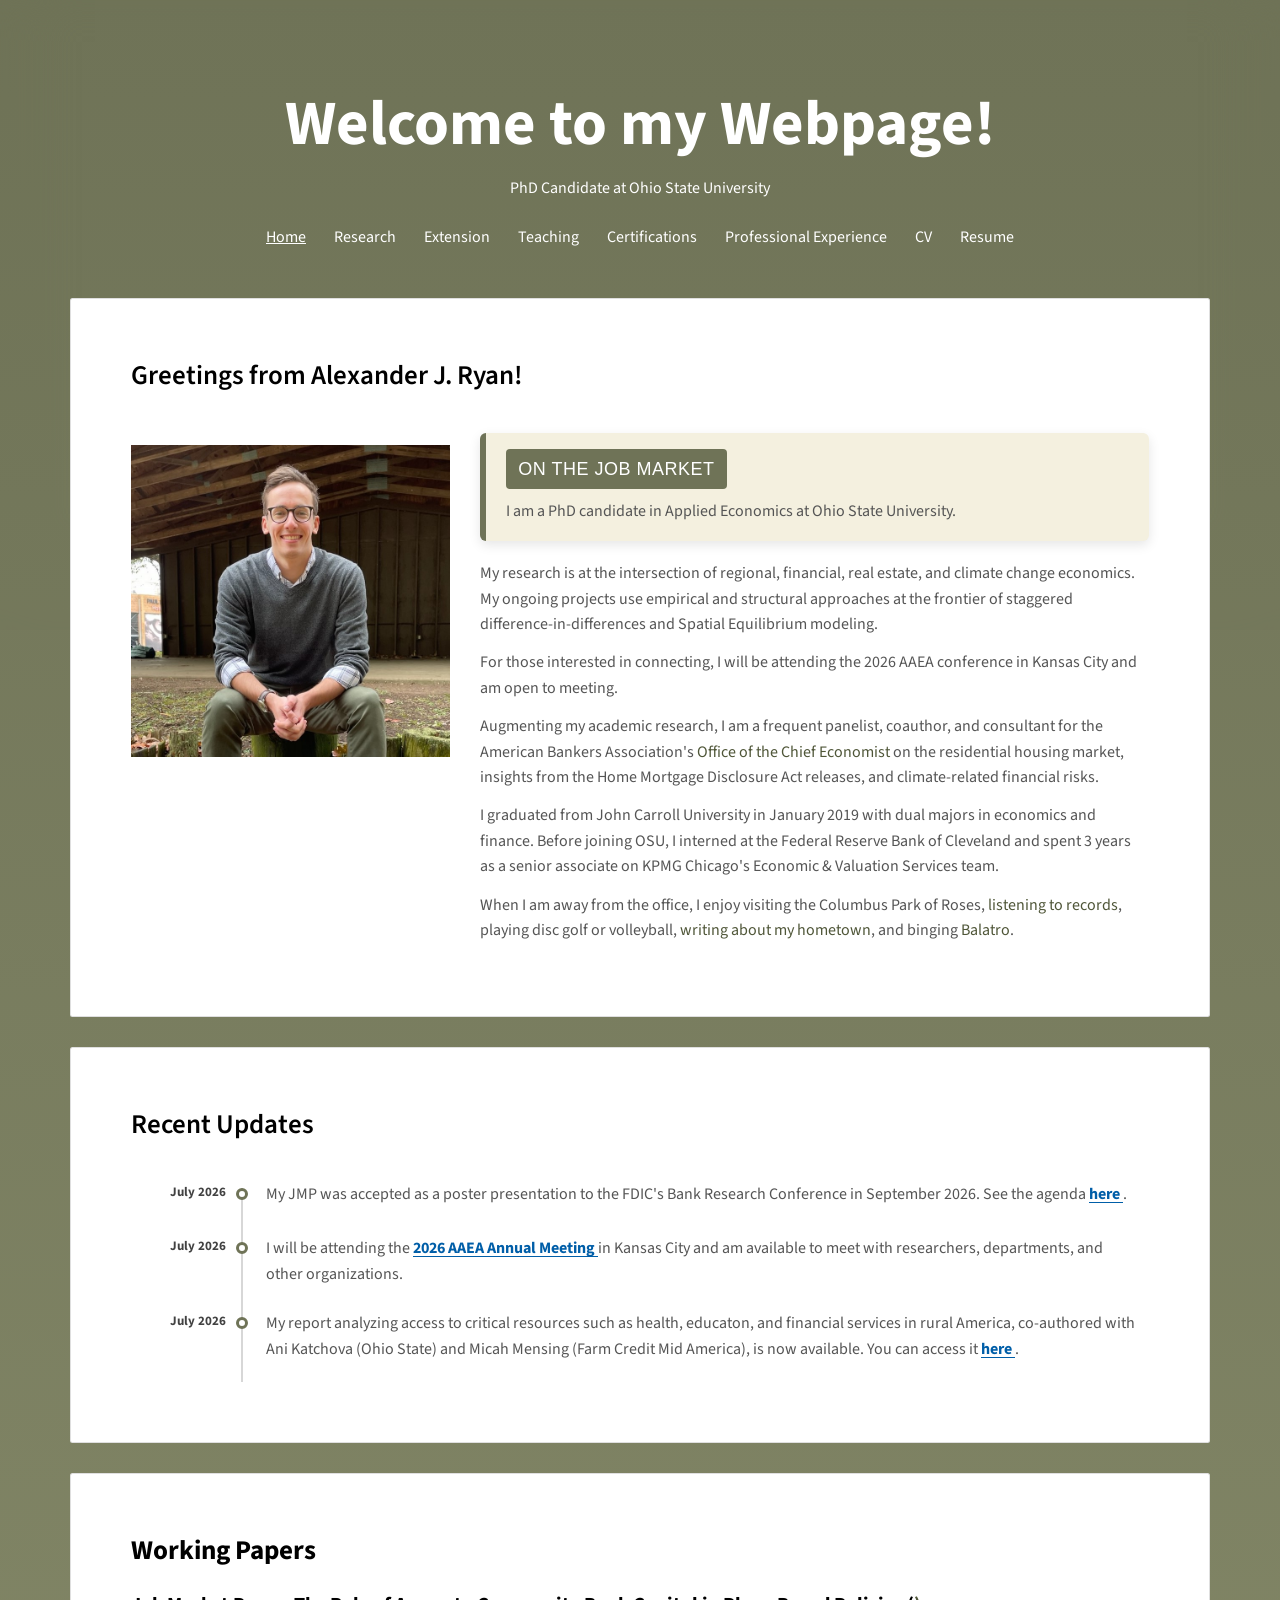
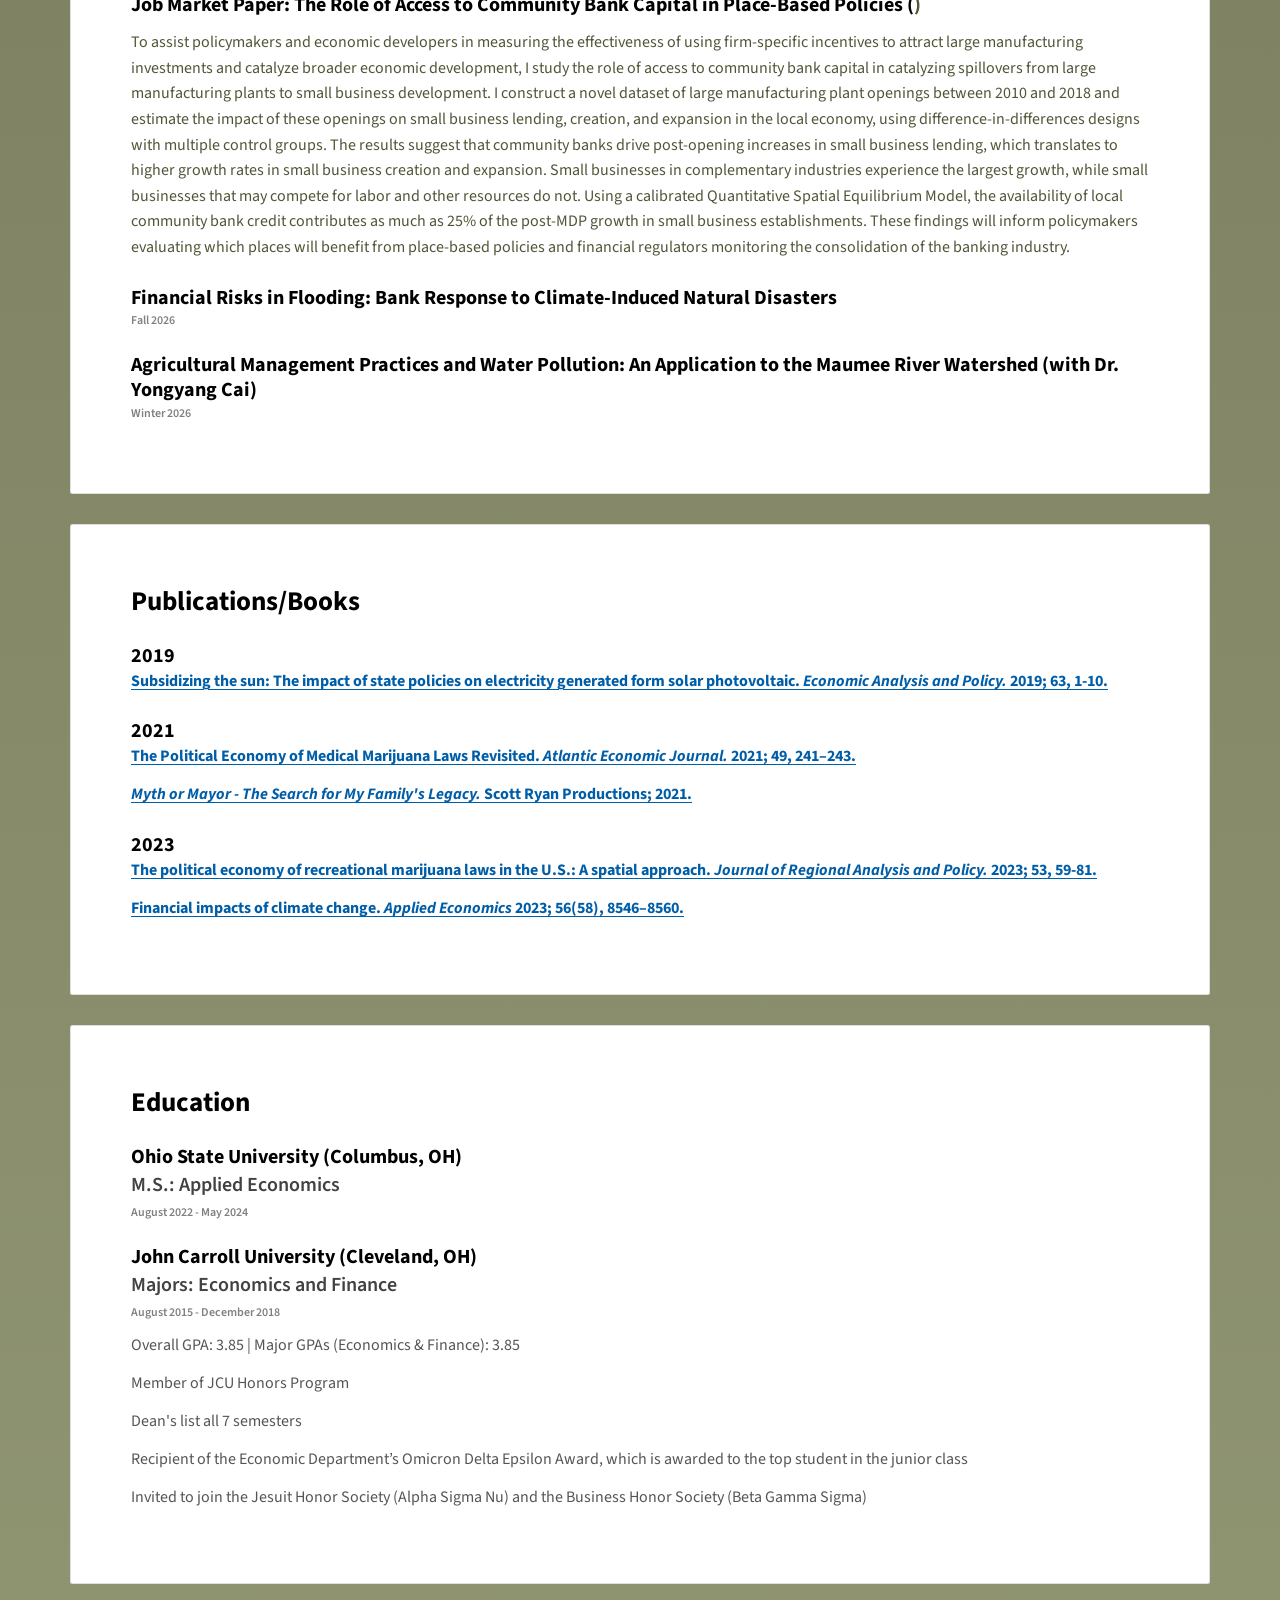
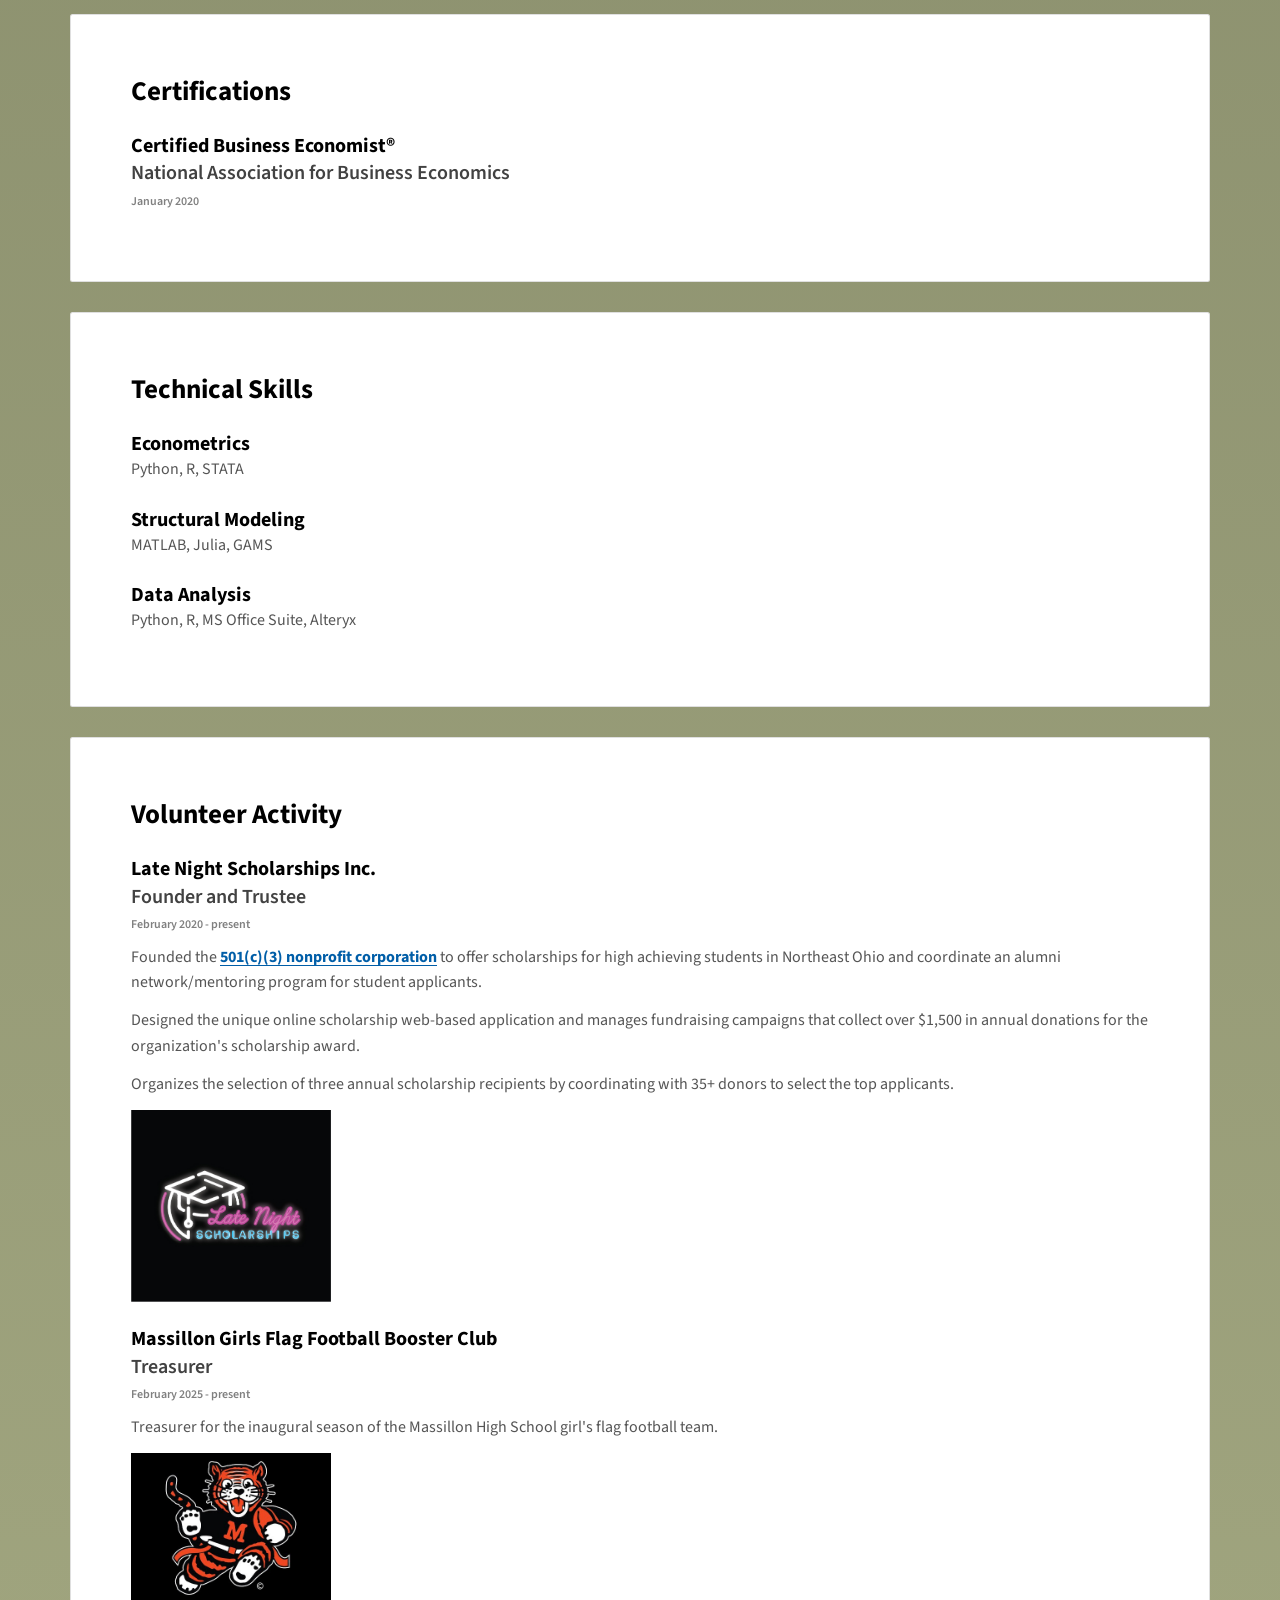
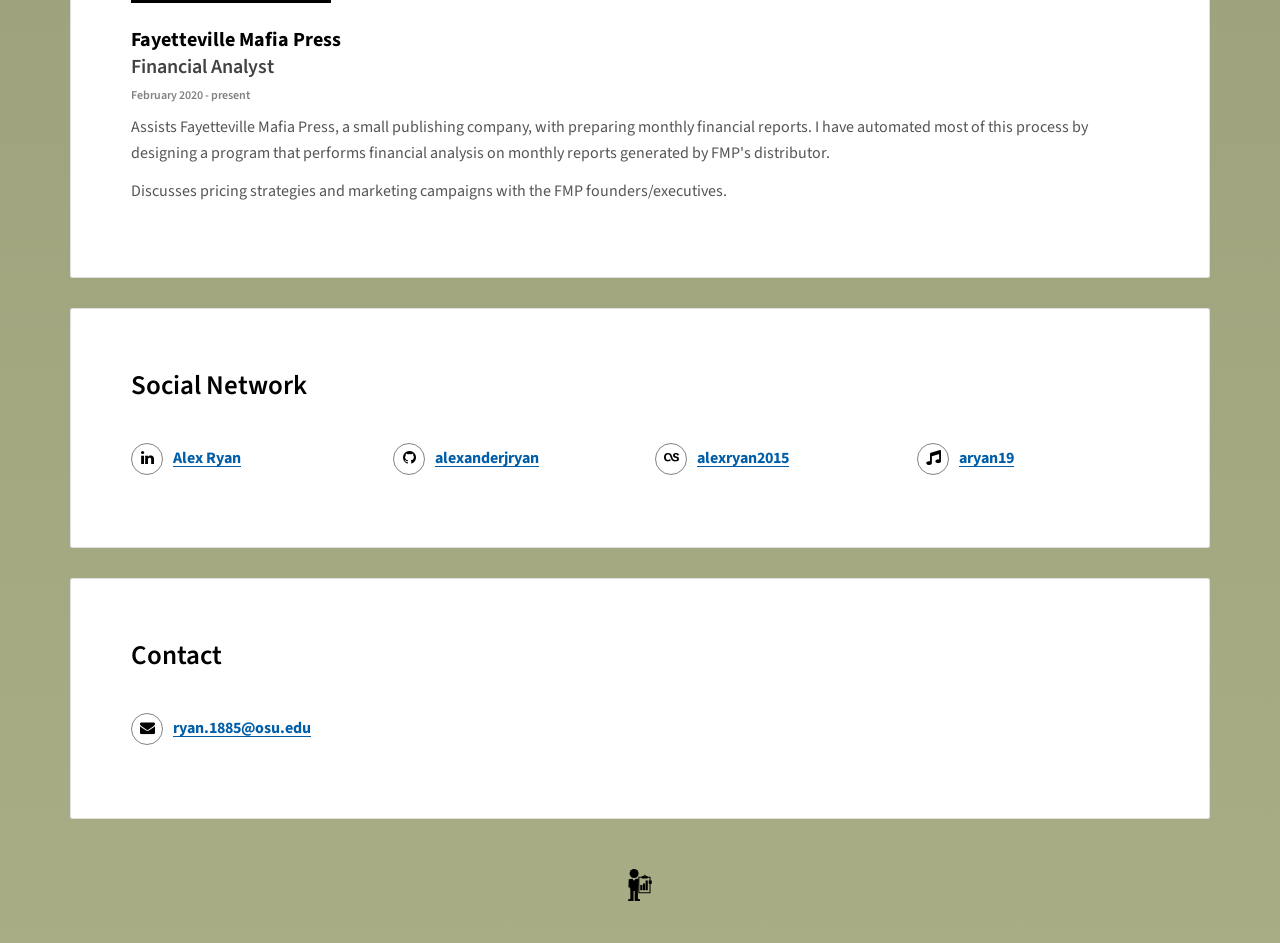
==== index.html @ 2cd75204 "Update index.html add html to JMP" ====
<!DOCTYPE html>
<html lang="en">

<head>
  <meta charset="UTF-8">
  <meta content="IE=edge" http-equiv="X-UA-Compatible">
  <meta content="width=device-width,initial-scale=1" name="viewport">

  <meta name="google" content="notranslate" />
  <meta property="og:title" content="Alexander J. Ryan Website - Homepage"/>
  <meta property="og:type" content="website" />
  <meta property="og:url" content="https://alexanderryan.site/index.html/" />
  <meta property="og:description" content="Learn more about Alexander Ryan's education and professional history, current research projects, and past publications/certifications."/>
  <meta property="og:image" content="https://latenightscholarships.com/assets/images/alexryan.jpg"/>
  <meta property="og:image:secure_url" content="https://latenightscholarships.com/assets/images/alexryan.jpg" />
  <meta property="og:image:type" content="image/jpg"/>
  <meta property="og:image:width" content="900"/>
  <meta property="og:image:height" content="1277"/>
  
  <!-- Disable tap highlight on IE -->
  <meta name="msapplication-tap-highlight" content="no">
  
  <link rel="me-icon" sizes="180x180" href="./assets/images/me_icon.svg">
  <link href="./assets/favicon.ico" rel="icon">
  <link href="https://cdnjs.cloudflare.com/ajax/libs/font-awesome/5.15.4/css/all.min.css" rel="stylesheet">

  <title>Alexander Ryan's Webpage</title>  

  <link href="./main.d8e0d294.css" rel="stylesheet">

  <style>
    /* Responsive site navigation */
    .site-navbar {
      position: relative;
      margin-top: 15px;
    }

    .navbar-menu {
      display: block;
    }

    .navbar-center {
      display: flex;
      justify-content: center;
      flex-wrap: wrap;
      float: none;
      margin: 0;
      padding: 0;
      list-style: none;
    }

    .navbar-center > li {
      float: none;
      margin: 0 10px;
    }

    .navbar-center > li > a {
      display: block;
      padding: 8px 4px;
      color: #ffffff;
    }

    .navbar-center > li > a:hover,
    .navbar-center > li > a:focus,
    .navbar-center > li > a.active {
      color: #ffffff;
      background: transparent;
      text-decoration: underline;
    }

    .site-menu-toggle {
      display: none;
      width: 48px;
      min-height: 42px;
      margin: 12px auto 0;
      padding: 9px 11px;
      color: #ffffff;
      background: transparent;
      border: 1px solid rgba(255, 255, 255, 0.8);
      border-radius: 4px;
      cursor: pointer;
    }

    .site-menu-toggle:focus {
      outline: 2px solid #ffffff;
      outline-offset: 3px;
    }

    .site-menu-toggle .icon-bar {
      display: block;
      width: 24px;
      height: 2px;
      margin: 4px auto;
      background-color: #ffffff;
      border-radius: 1px;
    }

    @media (max-width: 767px) {
      .site-menu-toggle {
        display: block;
      }

      .navbar-menu {
        display: none;
        width: 100%;
        margin-top: 10px;
      }

      .navbar-menu.is-open {
        display: block;
      }

      .navbar-center {
        flex-direction: column;
        align-items: stretch;
        width: 100%;
      }

      .navbar-center > li {
        width: 100%;
        margin: 0;
      }

      .navbar-center > li > a {
        width: 100%;
        padding: 11px 12px;
        border-top: 1px solid rgba(255, 255, 255, 0.25);
        text-align: center;
      }

      .navbar-center > li:last-child > a {
        border-bottom: 1px solid rgba(255, 255, 255, 0.25);
      }
    }
  </style>

</head>
<body class="">
  <!-- Add your content of header -->
  <div class="background-color-layer"></div>

  <main class="content-wrapper">
    <header class="white-text-container section-container">
      <div class="text-center">
        <h1>Welcome to my Webpage!</h1>
        <p>PhD Candidate at Ohio State University</p>

        <nav class="site-navbar" aria-label="Main navigation">
          <button
            class="site-menu-toggle"
            type="button"
            aria-expanded="false"
            aria-controls="navbar-collapse-uarr"
            aria-label="Open navigation menu"
          >
            <span class="sr-only">Toggle navigation</span>
            <span class="icon-bar" aria-hidden="true"></span>
            <span class="icon-bar" aria-hidden="true"></span>
            <span class="icon-bar" aria-hidden="true"></span>
          </button>

          <div class="navbar-menu" id="navbar-collapse-uarr">
            <ul class="nav navbar-nav navbar-center">
              <li>
                <a href="./index.html" class="active" aria-current="page">Home</a>
              </li>
              <li><a href="./Research.html">Research</a></li>
              <li><a href="./Extension.html" title=""> Extension</a></li>
              <li><a href="./Teaching.html">Teaching</a></li>
              <li><a href="./Certifications.html">Certifications</a></li>
              <li><a href="./Work.html">Professional Experience</a></li>
              <li>
                <a
                  href="./Alexander_Ryan_CV_(07_21_26).pdf"
                  target="_blank"
                  rel="noopener"
                >CV</a>
              </li>
              <li>
                <a
                  href="./Resume_Alexander_Ryan_063026.pdf"
                  target="_blank"
                  rel="noopener"
                >Resume</a>
              </li>
            </ul>
          </div>
        </nav>
      </div>
    </header>

    <!-- Add your site or app content here -->
    <div class="container">
      <div class="row">
        <div class="col-xs-12">
          <div class="card">
            <div class="card-block">
              <h2>Greetings from Alexander J. Ryan!</h2>

              <div class="row">
                <div class="col-md-4">
                  </p>
                    <img src="assets/images/Alex_Ryan_Profile_Picture.jpg" class="img-responsive" alt="">
                  </p>
                </div>

                <div class="col-md-8">

                  <div class="job-market-callout">
                    <span class="job-market-label">On the Job Market</span>
                    </p>
                      I am a PhD candidate in Applied Economics at Ohio State University.
                    </p>
                  </div>

                  </p>
                    My research is at the intersection of regional, financial, real estate, and climate change economics. My ongoing projects use empirical and structural approaches at the frontier of staggered difference-in-differences and Spatial Equilibrium modeling.
                  </p>

                  </p>
                    For those interested in connecting, I will be attending the 2026 AAEA conference in Kansas City and am open to meeting.
                  </p>

                  </p>
                    Augmenting my academic research, I am a frequent panelist, coauthor, and consultant for the American Bankers Association's
                    <a href="https://www.aba.com/news-research/economic-insights/chief-economist">Office of the Chief Economist</a>
                    on the residential housing market, insights from the Home Mortgage Disclosure Act releases, and climate-related financial risks.
                  </p>

                  </p>
                    I graduated from John Carroll University in January 2019 with dual majors in economics and finance. Before joining OSU, I interned at the Federal Reserve Bank of Cleveland and spent 3 years as a senior associate on KPMG Chicago's Economic & Valuation Services team.
                  </p>

                  </p>
                    When I am away from the office, I enjoy visiting the Columbus Park of Roses,
                    <a href="https://www.discogs.com/user/alexjesse1997/collection">listening to records</a>,
                    playing disc golf or volleyball,
                    <a href="https://www.amazon.com/dp/B09LHTZ1PY?lv=shuf&channelId=500&plpRedirect=mhFallback">writing about my hometown</a>,
                    and binging <a href="https://www.playbalatro.com/">Balatro</a>.
                  </p>

                </div>
              </div>
            </div>
          </div>

          <!-- Recent Updates -->
<div class="card">
  <div class="card-block">
    <h2>Recent Updates</h2>

    <div class="timeline-scroll">
      <ul class="timeline">

        <li>
          <span class="tl-date">July 2026</span>
          <p>
            My JMP was accepted as a poster presentation to the FDIC's Bank Research Conference in September 2026. See the agenda <a href="https://www.fdic.gov/center-financial-research/conference-agenda-25th-annual-brc">
              here
            </a>.
          </p>
        </li>

        <li>
          <span class="tl-date">July 2026</span>
          <p>
            I will be attending the
            <a href="https://www.aaea.org/meetings/2026-aaea-annual-meeting">
              2026 AAEA Annual Meeting
            </a>
            in Kansas City and am available to meet with researchers,
            departments, and other organizations.
          </p>
        </li>

          <li>
          <span class="tl-date">July 2026</span>
          <p>
            My report analyzing access to critical resources such as health, educaton, and financial services in rural America, co-authored with Ani Katchova (Ohio State) and Micah Mensing (Farm Credit Mid America), is now available. You can access it <a href="https://u.osu.edu/aede/2026/07/07/rural-lending-and-the-need-for-expanded-access-to-credit-evaluating-an-expanded-threshold-for-defining-rurality/"> here </a>. 
          </p>
        </li>
        
        <li>
          <span class="tl-date">July 2026</span>
          <p>
            My substack series with Gabriel Lade covering Ohio's state and local taxes is live, with the first three posts covering the various taxing jurisdictions, the types of taxes charged, and the taxing authority of each jurisdiction. View the posts on my substack <a href="https://substack.com/@alexanderjryan"> here </a>.
          </p>
        </li>



      </ul>
    </div>
  </div>
</div>
          
<div class="card">
            <div class="card-block">
              <h2 style="font-weight: bold;margin-bottom: 0px;font-weight: bold;">Working Papers</h2>
              <div class="Vol">
                <h3 class="h3 date-title" style="margin-bottom: 0px;font-weight: bold;">Job Market Paper: The Role of Access to Community Bank Capital in Place-Based Policies (<a href="./Ryan_JMP_Draft_072426.pdf" title="current draft">)</h3>
                </p>
                  To assist policymakers and economic developers in measuring the effectiveness of using firm-specific
incentives to attract large manufacturing investments and catalyze broader economic development, I
study the role of access to community bank capital in catalyzing spillovers from large manufacturing
plants to small business development. I construct a novel dataset of large manufacturing plant openings
between 2010 and 2018 and estimate the impact of these openings on small business lending, creation,
and expansion in the local economy, using difference-in-differences designs with multiple control groups.
The results suggest that community banks drive post-opening increases in small business lending, which
translates to higher growth rates in small business creation and expansion. Small businesses in complementary industries experience the largest growth, while small businesses that may compete for labor and
other resources do not. Using a calibrated Quantitative Spatial Equilibrium Model, the availability of local community bank credit contributes as much as 25% of the post-MDP growth in small business establishments. These findings will inform policymakers evaluating which places will benefit from
place-based policies and financial regulators monitoring the consolidation of the banking industry.
      </p>             
                <h3 class="h3 date-title" style="margin-bottom: 0px;font-weight: bold;">Financial Risks in Flooding: Bank Response to Climate-Induced Natural Disasters</h3>
                <h4 class="h3 date-title" style="margin-top: 2.5px;color: grey;font-size:12px">Fall 2026</h4>
                <h3 class="h3 date-title" style="margin-bottom: 0px;font-weight: bold;">Agricultural Management Practices and Water Pollution: An Application to the Maumee River Watershed (with Dr. Yongyang Cai)</h3>
                <h4 class="h3 date-title" style="margin-top: 2.5px;color: grey;font-size:12px">Winter 2026</h4>
              </div>
            </div>
          </div>

                  <div class="card">
            <div class="card-block">
              <h2 style="font-weight: bold;margin-bottom: 0px;font-weight: bold;">Publications/Books</h2>
              <div class="Vol">
                <h3 class="h3 date-title" style="margin-bottom: 0px;font-weight: bold;">2019</h3>
                <p><a href="https://www.sciencedirect.com/science/article/abs/pii/S0313592619300529" title="Link to article - Subsidizing the sun">Subsidizing the sun: The impact of state policies on electricity generated form solar photovoltaic. <em>Economic Analysis and Policy.</em> 2019; 63, 1-10.</a></p>
              </div>
              <div class="Vol">
                <h3 class="h3 date-title" style="margin-bottom: 0px;font-weight: bold;">2021</h3>
                <p><a href="https://link.springer.com/article/10.1007/s11293-021-09716-3" title="Link to article - Medical Marijuana">The Political Economy of Medical Marijuana Laws Revisited. <em>Atlantic Economic Journal.</em> 2021; 49, 241–243.</a></p>
                <p><a href="https://www.scottryanproductions.com/product/myth-or-mayor/" title="Link to book - Myth or Mayor"> <em>Myth or Mayor - The Search for My Family's Legacy.</em> Scott Ryan Productions; 2021.</a></p>
              </div>
              <div class="Vol">
                <h3 class="h3 date-title" style="margin-bottom: 0px;font-weight: bold;">2023</h3>
                <p><a href="https://jrap.scholasticahq.com/article/75437-the-political-economy-of-recreational-marijuana-laws-in-the-u-s-a-spatial-approach" title="Link to article - Recreational Marijuana"> The political economy of recreational marijuana laws in the U.S.: A spatial approach. <em>Journal of Regional Analysis and Policy.</em> 2023; 53, 59-81.</a></p>
                <p><a href="https://www.tandfonline.com/doi/full/10.1080/00036846.2023.2291097" title="Link to article - Financial impacts of climate change"> Financial impacts of climate change. <em>Applied Economics</em> 2023; 56(58), 8546–8560.</a></p> 
              </div>
            </div>
          </div>

                <div class="card">
            <div class="card-block">
              <h2 style="font-weight: bold;margin-bottom: 0px;">Education</h2>
              <div class="education-experience">
                <h3 class="h3 date-title" style="margin-bottom: 0px;font-weight: bold">Ohio State University (Columbus, OH)</h3>
                <h4 class="h3 date-title" style="margin-top: 2.5px;color:#424242">M.S.: Applied Economics</h4>
                <h5 style="color:grey;font-size:12px;margin-top: -5px">August 2022 - May 2024</h5>
                <h3 class="h3 date-title" style="margin-bottom: 0px;font-weight: bold">John Carroll University (Cleveland, OH)</h3>
                <h4 class="h3 date-title" style="margin-top: 2.5px;color:#424242">Majors: Economics and Finance</h4>
                <h5 style="color:grey;font-size:12px;margin-top: -5px">August 2015 - December 2018</h5>
                  <p>Overall GPA: 3.85 | Major GPAs (Economics & Finance): 3.85</p>
                  <p> Member of JCU Honors Program</p>
                  <p> Dean's list all 7 semesters</p>
                  <p> Recipient of the Economic Department’s Omicron Delta Epsilon Award, which is awarded to the top student in the junior class</p>
                  <p>Invited to join the Jesuit Honor Society (Alpha Sigma Nu) and the Business Honor Society (Beta Gamma Sigma)</p>
              </div>
            </div>
          </div>
          <div class="card">
            <div class="card-block">
              <h2 style="font-weight: bold;margin-bottom: 0px;">Certifications</h2>
                <div class="Certifications">
                  <h3 class="h3 date-title" style="margin-bottom: 0px;font-weight: bold;">Certified Business Economist®</h3>
                  <h4 class="h3 date-title" style="margin-top: 2.5px;color:#424242;">National Association for Business Economics</h4>
                  <h5 style="color:grey;font-size:12px;margin-top: -5px">January 2020</h5>
                </div>
              </div>
            </div>
        
          <div class="card">
            <div class="card-block">
              <h2 style="font-weight: bold;margin-bottom: 0px;font-weight: bold;">Technical Skills</h2>
              <div class="Skillz">
                <h3 class="h3 date-title" style="margin-bottom: 0px;font-weight: bold;">Econometrics</h3>
                <p>Python, R, STATA</p>
                <h3 class="h3 date-title" style="margin-bottom: 0px;font-weight: bold;">Structural Modeling</h3>
                <p>MATLAB, Julia, GAMS</p>
                <h3 class="h3 date-title" style="margin-bottom: 0px;font-weight: bold;">Data Analysis</h3>
                <p>Python, R, MS Office Suite, Alteryx</p>
              </div>
            </div>
          </div>
        

            <div class="card">
              <div class="card-block">
                <h2 style="font-weight: bold;margin-bottom: 0px;font-weight: bold;">Volunteer Activity</h2>
                <div class="Vol">
                  <h3 class="h3 date-title" style="margin-bottom: 0px;font-weight: bold;">Late Night Scholarships Inc.</h3>
                  <h4 class="h3 date-title" style="margin-top: 2.5px;color: #424242;">Founder and Trustee</h3>
                  <h5 style="color:grey;font-size:12px;margin-top: -5px">February 2020 - present</h5>
                    <p>Founded the <a href="https://latenightscholarships.com/" title="Link to Late Night Scholarships website">501(c)(3) nonprofit corporation</a> to offer scholarships for high achieving students in Northeast Ohio and coordinate an alumni network/mentoring program for student applicants.</p>
                    <p>Designed the unique online scholarship web-based application and manages fundraising campaigns that collect over $1,500 in annual donations for the organization's scholarship award.</p>
                    <p>Organizes the selection of three annual scholarship recipients by coordinating with 35+ donors to select the top applicants.</p>
                    <!--<p><img src="./assets/images/Late_Night_FB_Profile.jpg" width="200" height="40" alt=""></p>-->
                    <p><img src="./assets/images/Late_Night_FB_Profile.jpg" class="volunteer-logo" alt="Late Night Scholarships logo"></p>
                  <h3 class="h3 date-title" style="margin-bottom: 0px;font-weight: bold;">Massillon Girls Flag Football Booster Club</h3>
                  <h4 class="h3 date-title" style="margin-top: 2.5px;color: #424242;">Treasurer</h3>
                  <h5 style="color:grey;font-size:12px;margin-top: -5px">February 2025 - present</h5>
                    <p>Treasurer for the inaugural season of the Massillon High School girl's flag football team.</p>
                    <!--<p><img src="./assets/images/ff_obie.jpg" width="200" height="40" alt=""></p>-->
                    <p><img src="./assets/images/ff_obie.jpg" class="volunteer-logo" alt="Massillon Tigers logo"></p>
                  <h3 class="h3 date-title" style="margin-bottom: 0px;font-weight: bold;">Fayetteville Mafia Press</h3>
                  <h4 class="h3 date-title" style="margin-top: 2.5px;color: #424242;">Financial Analyst</h3>
                  <h5 style="color:grey;font-size:12px;margin-top: -5px">February 2020 - present</h5>
                  <p>Assists Fayetteville Mafia Press, a small publishing company, with preparing monthly financial reports. I have automated most of this process by designing a program that performs financial analysis on monthly reports generated by FMP's distributor.</p>
                  <p>Discusses pricing strategies and marketing campaigns with the FMP founders/executives.</p>
              </div>
            </div>
          </div>

          
        
        
          <div class="card">
            <div class="card-block">
              <h2>Social Network</h2>
              <div class="row">
                <div class="col-md-3">
                  <p class="social-buttons"><a href="https://www.linkedin.com/in/alex-ryan-384aa7104/" title=""><span class="social-round-icon fa-icon"><i class="fa fa-linkedin"></i></span>Alex Ryan</a></p>
                </div>
                <div class="col-md-3">
                  <p class="social-buttons"><a href="https://github.com/alexanderjryan" title=""><span class="social-round-icon fa-icon"><i class="fa fa-github"></i></span>alexanderjryan</a></p>
                </div>
                <div class="col-md-3">
                  <p class="social-buttons"><a href="https://www.last.fm/user/alexryan2015" title=""><span class="social-round-icon fa-icon"><i class="fab fa-lastfm"></i></span>alexryan2015</a></p>
                </div>
                <div class="col-md-3">
                  <p class="social-buttons"><a href="https://rateyourmusic.com/~aryan19" title=""><span class="social-round-icon fa-icon"><i class="fas fa-music"></i></span>aryan19</a></p>
                </div>

                
              </div>
            </div>
          </div>
          <div class="card">
            <div class="card-block">
              <h2>Contact</h2>
              <div class="row">
                <div class="col-md-3">
                  <p class="social-buttons"><a href="mailto:ryan.1885@osu.edu" title=""><span class="social-round-icon fa-icon"><i class="fa fa-envelope"></i></span>ryan.1885@osu.edu</a></p>
                </div>
              </div>
            </div>
          </div>
        </div>
     </div>
   </div>
 </div>

</main>
<footer class="footer-container white-text-container text-center">
  <div class="container">
    <div class="row">
      <div class="col-xs-12">
        <p><img src="./assets/images/me_icon.svg" alt=""></p>
        
       
      </div>
    </div>
  </div>
</footer>

<script type="text/javascript" src="./main.bc58148c.js"></script>

<script>
  document.addEventListener("DOMContentLoaded", function () {
    if (typeof scrollRevelation === "function") {
      scrollRevelation(".card");
    }

    const menuButton = document.querySelector(".site-menu-toggle");
    const menu = document.getElementById("navbar-collapse-uarr");

    if (!menuButton || !menu) {
      return;
    }

    function closeMenu() {
      menu.classList.remove("is-open");
      menuButton.setAttribute("aria-expanded", "false");
      menuButton.setAttribute("aria-label", "Open navigation menu");
    }

    menuButton.addEventListener("click", function () {
      const isOpen = menu.classList.toggle("is-open");

      menuButton.setAttribute("aria-expanded", String(isOpen));
      menuButton.setAttribute(
        "aria-label",
        isOpen ? "Close navigation menu" : "Open navigation menu"
      );
    });

    menu.querySelectorAll("a").forEach(function (link) {
      link.addEventListener("click", closeMenu);
    });

    window.addEventListener("resize", function () {
      if (window.innerWidth >= 768) {
        closeMenu();
      }
    });
  });
</script>

<!--
  Google Analytics placeholder removed.
  Add your current analytics script here only if you use one.
-->

</body>
</html>
---- main.d8e0d294.css ----
@import url("https://fonts.googleapis.com/css2?family=Source+Sans+3:wght@400;500;600;700&display=swap");@import url(https://maxcdn.bootstrapcdn.com/font-awesome/4.7.0/css/font-awesome.min.css);/*!
 * Bootstrap v3.3.7 (http://getbootstrap.com)
 * Copyright 2011-2016 Twitter, Inc.
 * Licensed under MIT (https://github.com/twbs/bootstrap/blob/master/LICENSE)
 */
/*! normalize.css v3.0.3 | MIT License | github.com/necolas/normalize.css */html{font-family:sans-serif;-ms-text-size-adjust:100%;-webkit-text-size-adjust:100%}body{margin:0}article,aside,details,figcaption,figure,footer,header,hgroup,main,menu,nav,section,summary{display:block}audio,canvas,progress,video{display:inline-block;vertical-align:baseline}audio:not([controls]){display:none;height:0}[hidden],template{display:none}a{background-color:transparent}a:active,a:hover{outline:0}abbr[title]{border-bottom:1px dotted}b,strong{font-weight:700}dfn{font-style:italic}h1{font-size:2em;margin:.67em 0}mark{background:#ff0;color:#000}small{font-size:80%}sub,sup{font-size:75%;line-height:0;position:relative;vertical-align:baseline}sup{top:-.5em}sub{bottom:-.25em}img{border:0}svg:not(:root){overflow:hidden}figure{margin:1em 40px}hr{box-sizing:content-box;height:0}pre{overflow:auto}code,kbd,pre,samp{font-family:monospace,monospace;font-size:1em}button,input,optgroup,select,textarea{color:inherit;font:inherit;margin:0}button{overflow:visible}button,select{text-transform:none}button,html input[type=button],input[type=reset],input[type=submit]{-webkit-appearance:button;cursor:pointer}button[disabled],html input[disabled]{cursor:default}button::-moz-focus-inner,input::-moz-focus-inner{border:0;padding:0}input{line-height:normal}input[type=checkbox],input[type=radio]{box-sizing:border-box;padding:0}input[type=number]::-webkit-inner-spin-button,input[type=number]::-webkit-outer-spin-button{height:auto}input[type=search]{-webkit-appearance:textfield;box-sizing:content-box}input[type=search]::-webkit-search-cancel-button,input[type=search]::-webkit-search-decoration{-webkit-appearance:none}fieldset{border:1px solid silver;margin:0 2px;padding:.35em .625em .75em}textarea{overflow:auto}optgroup{font-weight:700}table{border-collapse:collapse;border-spacing:0}td,th{padding:0}

/*! Source: https://github.com/h5bp/html5-boilerplate/blob/master/src/css/main.css */@media print{*,:after,:before{background:transparent!important;color:#000!important;box-shadow:none!important;text-shadow:none!important}a,a:visited{text-decoration:underline}a[href]:after{content:" (" attr(href) ")"}abbr[title]:after{content:" (" attr(title) ")"}a[href^="#"]:after,a[href^="javascript:"]:after{content:""}blockquote,pre{border:1px solid #999;page-break-inside:avoid}thead{display:table-header-group}img,tr{page-break-inside:avoid}img{max-width:100%!important}h2,h3,p{orphans:3;widows:3}h2,h3{page-break-after:avoid}.navbar{display:none}.btn>.caret,.dropup>.btn>.caret{border-top-color:#000!important}.label{border:1px solid #000}.table{border-collapse:collapse!important}.table td,.table th{background-color:#fff!important}.table-bordered td,.table-bordered th{border:1px solid #ddd!important}}*,:after,:before{-webkit-box-sizing:border-box;-moz-box-sizing:border-box;box-sizing:border-box}html{font-size:10px;-webkit-tap-highlight-color:transparent}body{font-family:Lato,Helvetica,Arial,sans-serif;font-size:16px;line-height:1.58;color:#555;background-color:#fff}button,input,select,textarea{font-family:inherit;font-size:inherit;line-height:inherit}a{color:#4f5638;text-decoration:none}a:focus,a:hover{color:#343923;text-decoration:underline}a:focus{outline:5px auto -webkit-focus-ring-color;outline-offset:-2px}figure{margin:0}img{vertical-align:middle}.img-responsive{display:block;max-width:100%;height:auto}.img-rounded{border-radius:6px}.img-thumbnail{padding:4px;line-height:1.58;background-color:#fff;border:1px solid #ddd;border-radius:4px;-webkit-transition:all .2s ease-in-out;-o-transition:all .2s ease-in-out;transition:all .2s ease-in-out;display:inline-block;max-width:100%;height:auto}.img-circle{border-radius:50%}hr{margin-top:25px;margin-bottom:25px;border:0;border-top:1px solid #eee}.sr-only{position:absolute;width:1px;height:1px;margin:-1px;padding:0;overflow:hidden;clip:rect(0,0,0,0);border:0}.sr-only-focusable:active,.sr-only-focusable:focus{position:static;width:auto;height:auto;margin:0;overflow:visible;clip:auto}[role=button]{cursor:pointer}.h1,.h2,.h3,.h4,.h5,.h6,h1,h2,h3,h4,h5,h6{font-family:Oswald,Helvetica,Arial,sans-serif;font-weight:400;line-height:1.1;color:#000}.h1 .small,.h1 small,.h2 .small,.h2 small,.h3 .small,.h3 small,.h4 .small,.h4 small,.h5 .small,.h5 small,.h6 .small,.h6 small,h1 .small,h1 small,h2 .small,h2 small,h3 .small,h3 small,h4 .small,h4 small,h5 .small,h5 small,h6 .small,h6 small{font-weight:400;line-height:1;color:#777}.h1,.h2,.h3,h1,h2,h3{margin-top:25px;margin-bottom:12.5px}.h1 .small,.h1 small,.h2 .small,.h2 small,.h3 .small,.h3 small,h1 .small,h1 small,h2 .small,h2 small,h3 .small,h3 small{font-size:65%}.h4,.h5,.h6,h4,h5,h6{margin-top:12.5px;margin-bottom:12.5px}.h4 .small,.h4 small,.h5 .small,.h5 small,.h6 .small,.h6 small,h4 .small,h4 small,h5 .small,h5 small,h6 .small,h6 small{font-size:75%}.h1,h1{font-size:63px}.h2,h2{font-size:27px}.h3,.h4,h3,h4{font-size:20px}.h5,h5{font-size:18px}.h6,h6{font-size:14px}p{margin:0 0 12.5px}.lead{margin-bottom:25px;font-size:18px;font-weight:300;line-height:1.4}@media (min-width:768px){.lead{font-size:24px}}.small,small{font-size:87%}.mark,mark{background-color:#fcf8e3;padding:.2em}.text-left{text-align:left}.text-right{text-align:right}.text-center{text-align:center}.text-justify{text-align:justify}.text-nowrap{white-space:nowrap}.text-lowercase{text-transform:lowercase}.initialism,.text-uppercase{text-transform:uppercase}.text-capitalize{text-transform:capitalize}.text-muted{color:#777}.text-primary{color:#4f5638}a.text-primary:focus,a.text-primary:hover{color:#cc004d}.text-success{color:#fff}a.text-success:focus,a.text-success:hover{color:#e6e6e6}.text-info{color:#31708f}a.text-info:focus,a.text-info:hover{color:#245269}.text-warning{color:#8a6d3b}a.text-warning:focus,a.text-warning:hover{color:#66512c}.text-danger{color:#fff}a.text-danger:focus,a.text-danger:hover{color:#e6e6e6}.bg-primary{color:#fff;background-color:#4f5638}a.bg-primary:focus,a.bg-primary:hover{background-color:#cc004d}.bg-success{background-color:#87e329}a.bg-success:focus,a.bg-success:hover{background-color:#6dc019}.bg-info{background-color:#d9edf7}a.bg-info:focus,a.bg-info:hover{background-color:#afd9ee}.bg-warning{background-color:#fcf8e3}a.bg-warning:focus,a.bg-warning:hover{background-color:#f7ecb5}.bg-danger{background-color:#ff2c74}a.bg-danger:focus,a.bg-danger:hover{background-color:#f80055}.page-header{padding-bottom:11.5px;margin:50px 0 25px;border-bottom:1px solid #eee}ol,ul{margin-top:0;margin-bottom:12.5px}ol ol,ol ul,ul ol,ul ul{margin-bottom:0}.list-inline,.list-unstyled{padding-left:0;list-style:none}.list-inline{margin-left:-5px}.list-inline>li{display:inline-block;padding-left:5px;padding-right:5px}dl{margin-top:0;margin-bottom:25px}dd,dt{line-height:1.58}dt{font-weight:700}dd{margin-left:0}.dl-horizontal dd:after,.dl-horizontal dd:before{content:" ";display:table}.dl-horizontal dd:after{clear:both}@media (min-width:768px){.dl-horizontal dt{float:left;width:160px;clear:left;text-align:right;overflow:hidden;text-overflow:ellipsis;white-space:nowrap}.dl-horizontal dd{margin-left:180px}}abbr[data-original-title],abbr[title]{cursor:help;border-bottom:1px dotted #777}.initialism{font-size:90%}blockquote{padding:12.5px 25px;margin:0 0 25px;font-size:20px;border-left:5px solid #eee}blockquote ol:last-child,blockquote p:last-child,blockquote ul:last-child{margin-bottom:0}blockquote .small,blockquote footer,blockquote small{display:block;font-size:80%;line-height:1.58;color:#777}blockquote .small:before,blockquote footer:before,blockquote small:before{content:"\2014   \A0"}.blockquote-reverse,blockquote.pull-right{padding-right:15px;padding-left:0;border-right:5px solid #eee;border-left:0;text-align:right}.blockquote-reverse .small:before,.blockquote-reverse footer:before,.blockquote-reverse small:before,blockquote.pull-right .small:before,blockquote.pull-right footer:before,blockquote.pull-right small:before{content:""}.blockquote-reverse .small:after,.blockquote-reverse footer:after,.blockquote-reverse small:after,blockquote.pull-right .small:after,blockquote.pull-right footer:after,blockquote.pull-right small:after{content:"\A0   \2014"}address{margin-bottom:25px;font-style:normal;line-height:1.58}code,kbd,pre,samp{font-family:Menlo,Monaco,Consolas,Courier New,monospace}code{color:#c7254e;background-color:#f9f2f4;border-radius:4px}code,kbd{padding:2px 4px;font-size:90%}kbd{color:#fff;background-color:#333;border-radius:3px;box-shadow:inset 0 -1px 0 rgba(0,0,0,.25)}kbd kbd{padding:0;font-size:100%;font-weight:700;box-shadow:none}pre{display:block;padding:12px;margin:0 0 12.5px;font-size:15px;line-height:1.58;word-break:break-all;word-wrap:break-word;color:#333;background-color:#f5f5f5;border:1px solid #ccc;border-radius:4px}pre code{padding:0;font-size:inherit;color:inherit;white-space:pre-wrap;background-color:transparent;border-radius:0}.pre-scrollable{max-height:340px;overflow-y:scroll}.container{margin-right:auto;margin-left:auto;padding-left:15px;padding-right:15px}.container:after,.container:before{content:" ";display:table}.container:after{clear:both}@media (min-width:768px){.container{width:750px}}@media (min-width:992px){.container{width:970px}}@media (min-width:1200px){.container{width:1170px}}.container-fluid{margin-right:auto;margin-left:auto;padding-left:15px;padding-right:15px}.container-fluid:after,.container-fluid:before{content:" ";display:table}.container-fluid:after{clear:both}.row{margin-left:-15px;margin-right:-15px}.row:after,.row:before{content:" ";display:table}.row:after{clear:both}.col-lg-1,.col-lg-2,.col-lg-3,.col-lg-4,.col-lg-5,.col-lg-6,.col-lg-7,.col-lg-8,.col-lg-9,.col-lg-10,.col-lg-11,.col-lg-12,.col-md-1,.col-md-2,.col-md-3,.col-md-4,.col-md-5,.col-md-6,.col-md-7,.col-md-8,.col-md-9,.col-md-10,.col-md-11,.col-md-12,.col-sm-1,.col-sm-2,.col-sm-3,.col-sm-4,.col-sm-5,.col-sm-6,.col-sm-7,.col-sm-8,.col-sm-9,.col-sm-10,.col-sm-11,.col-sm-12,.col-xs-1,.col-xs-2,.col-xs-3,.col-xs-4,.col-xs-5,.col-xs-6,.col-xs-7,.col-xs-8,.col-xs-9,.col-xs-10,.col-xs-11,.col-xs-12{position:relative;min-height:1px;padding-left:15px;padding-right:15px}.col-xs-1,.col-xs-2,.col-xs-3,.col-xs-4,.col-xs-5,.col-xs-6,.col-xs-7,.col-xs-8,.col-xs-9,.col-xs-10,.col-xs-11,.col-xs-12{float:left}.col-xs-1{width:8.33333%}.col-xs-2{width:16.66667%}.col-xs-3{width:25%}.col-xs-4{width:33.33333%}.col-xs-5{width:41.66667%}.col-xs-6{width:50%}.col-xs-7{width:58.33333%}.col-xs-8{width:66.66667%}.col-xs-9{width:75%}.col-xs-10{width:83.33333%}.col-xs-11{width:91.66667%}.col-xs-12{width:100%}.col-xs-pull-0{right:auto}.col-xs-pull-1{right:8.33333%}.col-xs-pull-2{right:16.66667%}.col-xs-pull-3{right:25%}.col-xs-pull-4{right:33.33333%}.col-xs-pull-5{right:41.66667%}.col-xs-pull-6{right:50%}.col-xs-pull-7{right:58.33333%}.col-xs-pull-8{right:66.66667%}.col-xs-pull-9{right:75%}.col-xs-pull-10{right:83.33333%}.col-xs-pull-11{right:91.66667%}.col-xs-pull-12{right:100%}.col-xs-push-0{left:auto}.col-xs-push-1{left:8.33333%}.col-xs-push-2{left:16.66667%}.col-xs-push-3{left:25%}.col-xs-push-4{left:33.33333%}.col-xs-push-5{left:41.66667%}.col-xs-push-6{left:50%}.col-xs-push-7{left:58.33333%}.col-xs-push-8{left:66.66667%}.col-xs-push-9{left:75%}.col-xs-push-10{left:83.33333%}.col-xs-push-11{left:91.66667%}.col-xs-push-12{left:100%}.col-xs-offset-0{margin-left:0}.col-xs-offset-1{margin-left:8.33333%}.col-xs-offset-2{margin-left:16.66667%}.col-xs-offset-3{margin-left:25%}.col-xs-offset-4{margin-left:33.33333%}.col-xs-offset-5{margin-left:41.66667%}.col-xs-offset-6{margin-left:50%}.col-xs-offset-7{margin-left:58.33333%}.col-xs-offset-8{margin-left:66.66667%}.col-xs-offset-9{margin-left:75%}.col-xs-offset-10{margin-left:83.33333%}.col-xs-offset-11{margin-left:91.66667%}.col-xs-offset-12{margin-left:100%}@media (min-width:768px){.col-sm-1,.col-sm-2,.col-sm-3,.col-sm-4,.col-sm-5,.col-sm-6,.col-sm-7,.col-sm-8,.col-sm-9,.col-sm-10,.col-sm-11,.col-sm-12{float:left}.col-sm-1{width:8.33333%}.col-sm-2{width:16.66667%}.col-sm-3{width:25%}.col-sm-4{width:33.33333%}.col-sm-5{width:41.66667%}.col-sm-6{width:50%}.col-sm-7{width:58.33333%}.col-sm-8{width:66.66667%}.col-sm-9{width:75%}.col-sm-10{width:83.33333%}.col-sm-11{width:91.66667%}.col-sm-12{width:100%}.col-sm-pull-0{right:auto}.col-sm-pull-1{right:8.33333%}.col-sm-pull-2{right:16.66667%}.col-sm-pull-3{right:25%}.col-sm-pull-4{right:33.33333%}.col-sm-pull-5{right:41.66667%}.col-sm-pull-6{right:50%}.col-sm-pull-7{right:58.33333%}.col-sm-pull-8{right:66.66667%}.col-sm-pull-9{right:75%}.col-sm-pull-10{right:83.33333%}.col-sm-pull-11{right:91.66667%}.col-sm-pull-12{right:100%}.col-sm-push-0{left:auto}.col-sm-push-1{left:8.33333%}.col-sm-push-2{left:16.66667%}.col-sm-push-3{left:25%}.col-sm-push-4{left:33.33333%}.col-sm-push-5{left:41.66667%}.col-sm-push-6{left:50%}.col-sm-push-7{left:58.33333%}.col-sm-push-8{left:66.66667%}.col-sm-push-9{left:75%}.col-sm-push-10{left:83.33333%}.col-sm-push-11{left:91.66667%}.col-sm-push-12{left:100%}.col-sm-offset-0{margin-left:0}.col-sm-offset-1{margin-left:8.33333%}.col-sm-offset-2{margin-left:16.66667%}.col-sm-offset-3{margin-left:25%}.col-sm-offset-4{margin-left:33.33333%}.col-sm-offset-5{margin-left:41.66667%}.col-sm-offset-6{margin-left:50%}.col-sm-offset-7{margin-left:58.33333%}.col-sm-offset-8{margin-left:66.66667%}.col-sm-offset-9{margin-left:75%}.col-sm-offset-10{margin-left:83.33333%}.col-sm-offset-11{margin-left:91.66667%}.col-sm-offset-12{margin-left:100%}}@media (min-width:992px){.col-md-1,.col-md-2,.col-md-3,.col-md-4,.col-md-5,.col-md-6,.col-md-7,.col-md-8,.col-md-9,.col-md-10,.col-md-11,.col-md-12{float:left}.col-md-1{width:8.33333%}.col-md-2{width:16.66667%}.col-md-3{width:25%}.col-md-4{width:33.33333%}.col-md-5{width:41.66667%}.col-md-6{width:50%}.col-md-7{width:58.33333%}.col-md-8{width:66.66667%}.col-md-9{width:75%}.col-md-10{width:83.33333%}.col-md-11{width:91.66667%}.col-md-12{width:100%}.col-md-pull-0{right:auto}.col-md-pull-1{right:8.33333%}.col-md-pull-2{right:16.66667%}.col-md-pull-3{right:25%}.col-md-pull-4{right:33.33333%}.col-md-pull-5{right:41.66667%}.col-md-pull-6{right:50%}.col-md-pull-7{right:58.33333%}.col-md-pull-8{right:66.66667%}.col-md-pull-9{right:75%}.col-md-pull-10{right:83.33333%}.col-md-pull-11{right:91.66667%}.col-md-pull-12{right:100%}.col-md-push-0{left:auto}.col-md-push-1{left:8.33333%}.col-md-push-2{left:16.66667%}.col-md-push-3{left:25%}.col-md-push-4{left:33.33333%}.col-md-push-5{left:41.66667%}.col-md-push-6{left:50%}.col-md-push-7{left:58.33333%}.col-md-push-8{left:66.66667%}.col-md-push-9{left:75%}.col-md-push-10{left:83.33333%}.col-md-push-11{left:91.66667%}.col-md-push-12{left:100%}.col-md-offset-0{margin-left:0}.col-md-offset-1{margin-left:8.33333%}.col-md-offset-2{margin-left:16.66667%}.col-md-offset-3{margin-left:25%}.col-md-offset-4{margin-left:33.33333%}.col-md-offset-5{margin-left:41.66667%}.col-md-offset-6{margin-left:50%}.col-md-offset-7{margin-left:58.33333%}.col-md-offset-8{margin-left:66.66667%}.col-md-offset-9{margin-left:75%}.col-md-offset-10{margin-left:83.33333%}.col-md-offset-11{margin-left:91.66667%}.col-md-offset-12{margin-left:100%}}@media (min-width:1200px){.col-lg-1,.col-lg-2,.col-lg-3,.col-lg-4,.col-lg-5,.col-lg-6,.col-lg-7,.col-lg-8,.col-lg-9,.col-lg-10,.col-lg-11,.col-lg-12{float:left}.col-lg-1{width:8.33333%}.col-lg-2{width:16.66667%}.col-lg-3{width:25%}.col-lg-4{width:33.33333%}.col-lg-5{width:41.66667%}.col-lg-6{width:50%}.col-lg-7{width:58.33333%}.col-lg-8{width:66.66667%}.col-lg-9{width:75%}.col-lg-10{width:83.33333%}.col-lg-11{width:91.66667%}.col-lg-12{width:100%}.col-lg-pull-0{right:auto}.col-lg-pull-1{right:8.33333%}.col-lg-pull-2{right:16.66667%}.col-lg-pull-3{right:25%}.col-lg-pull-4{right:33.33333%}.col-lg-pull-5{right:41.66667%}.col-lg-pull-6{right:50%}.col-lg-pull-7{right:58.33333%}.col-lg-pull-8{right:66.66667%}.col-lg-pull-9{right:75%}.col-lg-pull-10{right:83.33333%}.col-lg-pull-11{right:91.66667%}.col-lg-pull-12{right:100%}.col-lg-push-0{left:auto}.col-lg-push-1{left:8.33333%}.col-lg-push-2{left:16.66667%}.col-lg-push-3{left:25%}.col-lg-push-4{left:33.33333%}.col-lg-push-5{left:41.66667%}.col-lg-push-6{left:50%}.col-lg-push-7{left:58.33333%}.col-lg-push-8{left:66.66667%}.col-lg-push-9{left:75%}.col-lg-push-10{left:83.33333%}.col-lg-push-11{left:91.66667%}.col-lg-push-12{left:100%}.col-lg-offset-0{margin-left:0}.col-lg-offset-1{margin-left:8.33333%}.col-lg-offset-2{margin-left:16.66667%}.col-lg-offset-3{margin-left:25%}.col-lg-offset-4{margin-left:33.33333%}.col-lg-offset-5{margin-left:41.66667%}.col-lg-offset-6{margin-left:50%}.col-lg-offset-7{margin-left:58.33333%}.col-lg-offset-8{margin-left:66.66667%}.col-lg-offset-9{margin-left:75%}.col-lg-offset-10{margin-left:83.33333%}.col-lg-offset-11{margin-left:91.66667%}.col-lg-offset-12{margin-left:100%}}table{background-color:transparent}caption{padding-top:8px;padding-bottom:8px;color:#777}caption,th{text-align:left}.table{width:100%;max-width:100%;margin-bottom:25px}.table>tbody>tr>td,.table>tbody>tr>th,.table>tfoot>tr>td,.table>tfoot>tr>th,.table>thead>tr>td,.table>thead>tr>th{padding:8px;line-height:1.58;vertical-align:top;border-top:1px solid #ddd}.table>thead>tr>th{vertical-align:bottom;border-bottom:2px solid #ddd}.table>caption+thead>tr:first-child>td,.table>caption+thead>tr:first-child>th,.table>colgroup+thead>tr:first-child>td,.table>colgroup+thead>tr:first-child>th,.table>thead:first-child>tr:first-child>td,.table>thead:first-child>tr:first-child>th{border-top:0}.table>tbody+tbody{border-top:2px solid #ddd}.table .table{background-color:#fff}.table-condensed>tbody>tr>td,.table-condensed>tbody>tr>th,.table-condensed>tfoot>tr>td,.table-condensed>tfoot>tr>th,.table-condensed>thead>tr>td,.table-condensed>thead>tr>th{padding:5px}.table-bordered,.table-bordered>tbody>tr>td,.table-bordered>tbody>tr>th,.table-bordered>tfoot>tr>td,.table-bordered>tfoot>tr>th,.table-bordered>thead>tr>td,.table-bordered>thead>tr>th{border:1px solid #ddd}.table-bordered>thead>tr>td,.table-bordered>thead>tr>th{border-bottom-width:2px}.table-striped>tbody>tr:nth-of-type(odd){background-color:#f9f9f9}.table-hover>tbody>tr:hover{background-color:#f5f5f5}table col[class*=col-]{position:static;float:none;display:table-column}table td[class*=col-],table th[class*=col-]{position:static;float:none;display:table-cell}.table>tbody>tr.active>td,.table>tbody>tr.active>th,.table>tbody>tr>td.active,.table>tbody>tr>th.active,.table>tfoot>tr.active>td,.table>tfoot>tr.active>th,.table>tfoot>tr>td.active,.table>tfoot>tr>th.active,.table>thead>tr.active>td,.table>thead>tr.active>th,.table>thead>tr>td.active,.table>thead>tr>th.active{background-color:#f5f5f5}.table-hover>tbody>tr.active:hover>td,.table-hover>tbody>tr.active:hover>th,.table-hover>tbody>tr:hover>.active,.table-hover>tbody>tr>td.active:hover,.table-hover>tbody>tr>th.active:hover{background-color:#e8e8e8}.table>tbody>tr.success>td,.table>tbody>tr.success>th,.table>tbody>tr>td.success,.table>tbody>tr>th.success,.table>tfoot>tr.success>td,.table>tfoot>tr.success>th,.table>tfoot>tr>td.success,.table>tfoot>tr>th.success,.table>thead>tr.success>td,.table>thead>tr.success>th,.table>thead>tr>td.success,.table>thead>tr>th.success{background-color:#87e329}.table-hover>tbody>tr.success:hover>td,.table-hover>tbody>tr.success:hover>th,.table-hover>tbody>tr:hover>.success,.table-hover>tbody>tr>td.success:hover,.table-hover>tbody>tr>th.success:hover{background-color:#7ad61c}.table>tbody>tr.info>td,.table>tbody>tr.info>th,.table>tbody>tr>td.info,.table>tbody>tr>th.info,.table>tfoot>tr.info>td,.table>tfoot>tr.info>th,.table>tfoot>tr>td.info,.table>tfoot>tr>th.info,.table>thead>tr.info>td,.table>thead>tr.info>th,.table>thead>tr>td.info,.table>thead>tr>th.info{background-color:#d9edf7}.table-hover>tbody>tr.info:hover>td,.table-hover>tbody>tr.info:hover>th,.table-hover>tbody>tr:hover>.info,.table-hover>tbody>tr>td.info:hover,.table-hover>tbody>tr>th.info:hover{background-color:#c4e3f3}.table>tbody>tr.warning>td,.table>tbody>tr.warning>th,.table>tbody>tr>td.warning,.table>tbody>tr>th.warning,.table>tfoot>tr.warning>td,.table>tfoot>tr.warning>th,.table>tfoot>tr>td.warning,.table>tfoot>tr>th.warning,.table>thead>tr.warning>td,.table>thead>tr.warning>th,.table>thead>tr>td.warning,.table>thead>tr>th.warning{background-color:#fcf8e3}.table-hover>tbody>tr.warning:hover>td,.table-hover>tbody>tr.warning:hover>th,.table-hover>tbody>tr:hover>.warning,.table-hover>tbody>tr>td.warning:hover,.table-hover>tbody>tr>th.warning:hover{background-color:#faf2cc}.table>tbody>tr.danger>td,.table>tbody>tr.danger>th,.table>tbody>tr>td.danger,.table>tbody>tr>th.danger,.table>tfoot>tr.danger>td,.table>tfoot>tr.danger>th,.table>tfoot>tr>td.danger,.table>tfoot>tr>th.danger,.table>thead>tr.danger>td,.table>thead>tr.danger>th,.table>thead>tr>td.danger,.table>thead>tr>th.danger{background-color:#ff2c74}.table-hover>tbody>tr.danger:hover>td,.table-hover>tbody>tr.danger:hover>th,.table-hover>tbody>tr:hover>.danger,.table-hover>tbody>tr>td.danger:hover,.table-hover>tbody>tr>th.danger:hover{background-color:#ff1363}.table-responsive{overflow-x:auto;min-height:.01%}@media screen and (max-width:767px){.table-responsive{width:100%;margin-bottom:18.75px;overflow-y:hidden;-ms-overflow-style:-ms-autohiding-scrollbar;border:1px solid #ddd}.table-responsive>.table{margin-bottom:0}.table-responsive>.table>tbody>tr>td,.table-responsive>.table>tbody>tr>th,.table-responsive>.table>tfoot>tr>td,.table-responsive>.table>tfoot>tr>th,.table-responsive>.table>thead>tr>td,.table-responsive>.table>thead>tr>th{white-space:nowrap}.table-responsive>.table-bordered{border:0}.table-responsive>.table-bordered>tbody>tr>td:first-child,.table-responsive>.table-bordered>tbody>tr>th:first-child,.table-responsive>.table-bordered>tfoot>tr>td:first-child,.table-responsive>.table-bordered>tfoot>tr>th:first-child,.table-responsive>.table-bordered>thead>tr>td:first-child,.table-responsive>.table-bordered>thead>tr>th:first-child{border-left:0}.table-responsive>.table-bordered>tbody>tr>td:last-child,.table-responsive>.table-bordered>tbody>tr>th:last-child,.table-responsive>.table-bordered>tfoot>tr>td:last-child,.table-responsive>.table-bordered>tfoot>tr>th:last-child,.table-responsive>.table-bordered>thead>tr>td:last-child,.table-responsive>.table-bordered>thead>tr>th:last-child{border-right:0}.table-responsive>.table-bordered>tbody>tr:last-child>td,.table-responsive>.table-bordered>tbody>tr:last-child>th,.table-responsive>.table-bordered>tfoot>tr:last-child>td,.table-responsive>.table-bordered>tfoot>tr:last-child>th{border-bottom:0}}fieldset{margin:0;min-width:0}fieldset,legend{padding:0;border:0}legend{display:block;width:100%;margin-bottom:25px;font-size:24px;line-height:inherit;color:#333;border-bottom:1px solid #e5e5e5}label{display:inline-block;max-width:100%;margin-bottom:5px;font-weight:700}input[type=search]{-webkit-box-sizing:border-box;-moz-box-sizing:border-box;box-sizing:border-box}input[type=checkbox],input[type=radio]{margin:4px 0 0;margin-top:1px\9;line-height:normal}input[type=file]{display:block}input[type=range]{display:block;width:100%}select[multiple],select[size]{height:auto}input[type=checkbox]:focus,input[type=file]:focus,input[type=radio]:focus{outline:5px auto -webkit-focus-ring-color;outline-offset:-2px}output{padding-top:9px}.form-control,output{display:block;font-size:16px;line-height:1.58;color:#555}.form-control{width:100%;height:43px;padding:8px 16px;background-color:#eee;background-image:none;border:1px solid transparent;border-radius:4px;-webkit-box-shadow:inset 0 1px 1px rgba(0,0,0,.075);box-shadow:inset 0 1px 1px rgba(0,0,0,.075);-webkit-transition:border-color .15s ease-in-out,box-shadow .15s ease-in-out;-o-transition:border-color ease-in-out .15s,box-shadow ease-in-out .15s;transition:border-color .15s ease-in-out,box-shadow .15s ease-in-out}.form-control:focus{border-color:#66afe9;-webkit-box-shadow:inset 0 1px 1px rgba(0,0,0,.075),0 0 8px rgba(102,175,233,.6);box-shadow:inset 0 1px 1px rgba(0,0,0,.075),0 0 8px rgba(102,175,233,.6)}.form-control::-moz-placeholder{color:#999;opacity:1}.form-control:-ms-input-placeholder{color:#999}.form-control::-webkit-input-placeholder{color:#999}.form-control::-ms-expand{border:0;background-color:transparent}.form-control[disabled],.form-control[readonly],fieldset[disabled] .form-control{background-color:#eee;opacity:1}.form-control[disabled],fieldset[disabled] .form-control{cursor:not-allowed}textarea.form-control{height:auto}input[type=search]{-webkit-appearance:none}@media screen and (-webkit-min-device-pixel-ratio:0){input[type=date].form-control,input[type=datetime-local].form-control,input[type=month].form-control,input[type=time].form-control{line-height:43px}.input-group-sm>.input-group-btn>input[type=date].btn,.input-group-sm>.input-group-btn>input[type=datetime-local].btn,.input-group-sm>.input-group-btn>input[type=month].btn,.input-group-sm>.input-group-btn>input[type=time].btn,.input-group-sm>input[type=date].form-control,.input-group-sm>input[type=date].input-group-addon,.input-group-sm>input[type=datetime-local].form-control,.input-group-sm>input[type=datetime-local].input-group-addon,.input-group-sm>input[type=month].form-control,.input-group-sm>input[type=month].input-group-addon,.input-group-sm>input[type=time].form-control,.input-group-sm>input[type=time].input-group-addon,.input-group-sm input[type=date],.input-group-sm input[type=datetime-local],.input-group-sm input[type=month],.input-group-sm input[type=time],input[type=date].input-sm,input[type=datetime-local].input-sm,input[type=month].input-sm,input[type=time].input-sm{line-height:35px}.input-group-lg>.input-group-btn>input[type=date].btn,.input-group-lg>.input-group-btn>input[type=datetime-local].btn,.input-group-lg>.input-group-btn>input[type=month].btn,.input-group-lg>.input-group-btn>input[type=time].btn,.input-group-lg>input[type=date].form-control,.input-group-lg>input[type=date].input-group-addon,.input-group-lg>input[type=datetime-local].form-control,.input-group-lg>input[type=datetime-local].input-group-addon,.input-group-lg>input[type=month].form-control,.input-group-lg>input[type=month].input-group-addon,.input-group-lg>input[type=time].form-control,.input-group-lg>input[type=time].input-group-addon,.input-group-lg input[type=date],.input-group-lg input[type=datetime-local],.input-group-lg input[type=month],.input-group-lg input[type=time],input[type=date].input-lg,input[type=datetime-local].input-lg,input[type=month].input-lg,input[type=time].input-lg{line-height:53px}}.form-group{margin-bottom:15px}.checkbox,.radio{position:relative;display:block;margin-top:10px;margin-bottom:10px}.checkbox label,.radio label{min-height:25px;padding-left:20px;margin-bottom:0;font-weight:400;cursor:pointer}.checkbox-inline input[type=checkbox],.checkbox input[type=checkbox],.radio-inline input[type=radio],.radio input[type=radio]{position:absolute;margin-left:-20px;margin-top:4px\9}.checkbox+.checkbox,.radio+.radio{margin-top:-5px}.checkbox-inline,.radio-inline{position:relative;display:inline-block;padding-left:20px;margin-bottom:0;vertical-align:middle;font-weight:400;cursor:pointer}.checkbox-inline+.checkbox-inline,.radio-inline+.radio-inline{margin-top:0;margin-left:10px}.checkbox-inline.disabled,.checkbox.disabled label,.radio-inline.disabled,.radio.disabled label,fieldset[disabled] .checkbox-inline,fieldset[disabled] .checkbox label,fieldset[disabled] .radio-inline,fieldset[disabled] .radio label,fieldset[disabled] input[type=checkbox],fieldset[disabled] input[type=radio],input[type=checkbox].disabled,input[type=checkbox][disabled],input[type=radio].disabled,input[type=radio][disabled]{cursor:not-allowed}.form-control-static{padding-top:9px;padding-bottom:9px;margin-bottom:0;min-height:41px}.form-control-static.input-lg,.form-control-static.input-sm,.input-group-lg>.form-control-static.form-control,.input-group-lg>.form-control-static.input-group-addon,.input-group-lg>.input-group-btn>.form-control-static.btn,.input-group-sm>.form-control-static.form-control,.input-group-sm>.form-control-static.input-group-addon,.input-group-sm>.input-group-btn>.form-control-static.btn{padding-left:0;padding-right:0}.input-group-sm>.form-control,.input-group-sm>.input-group-addon,.input-group-sm>.input-group-btn>.btn,.input-sm{height:35px;padding:6px 12px;font-size:14px;line-height:1.5;border-radius:3px}.input-group-sm>.input-group-btn>select.btn,.input-group-sm>select.form-control,.input-group-sm>select.input-group-addon,select.input-sm{height:35px;line-height:35px}.input-group-sm>.input-group-btn>select[multiple].btn,.input-group-sm>.input-group-btn>textarea.btn,.input-group-sm>select[multiple].form-control,.input-group-sm>select[multiple].input-group-addon,.input-group-sm>textarea.form-control,.input-group-sm>textarea.input-group-addon,select[multiple].input-sm,textarea.input-sm{height:auto}.form-group-sm .form-control{height:35px;padding:6px 12px;font-size:14px;line-height:1.5;border-radius:3px}.form-group-sm select.form-control{height:35px;line-height:35px}.form-group-sm select[multiple].form-control,.form-group-sm textarea.form-control{height:auto}.form-group-sm .form-control-static{height:35px;min-height:39px;padding:7px 12px;font-size:14px;line-height:1.5}.input-group-lg>.form-control,.input-group-lg>.input-group-addon,.input-group-lg>.input-group-btn>.btn,.input-lg{height:53px;padding:12px 20px;font-size:20px;line-height:1.33333;border-radius:6px}.input-group-lg>.input-group-btn>select.btn,.input-group-lg>select.form-control,.input-group-lg>select.input-group-addon,select.input-lg{height:53px;line-height:53px}.input-group-lg>.input-group-btn>select[multiple].btn,.input-group-lg>.input-group-btn>textarea.btn,.input-group-lg>select[multiple].form-control,.input-group-lg>select[multiple].input-group-addon,.input-group-lg>textarea.form-control,.input-group-lg>textarea.input-group-addon,select[multiple].input-lg,textarea.input-lg{height:auto}.form-group-lg .form-control{height:53px;padding:12px 20px;font-size:20px;line-height:1.33333;border-radius:6px}.form-group-lg select.form-control{height:53px;line-height:53px}.form-group-lg select[multiple].form-control,.form-group-lg textarea.form-control{height:auto}.form-group-lg .form-control-static{height:53px;min-height:45px;padding:13px 20px;font-size:20px;line-height:1.33333}.has-feedback{position:relative}.has-feedback .form-control{padding-right:53.75px}.form-control-feedback{position:absolute;top:0;right:0;z-index:2;display:block;width:43px;height:43px;line-height:43px;text-align:center;pointer-events:none}.form-group-lg .form-control+.form-control-feedback,.input-group-lg+.form-control-feedback,.input-group-lg>.form-control+.form-control-feedback,.input-group-lg>.input-group-addon+.form-control-feedback,.input-group-lg>.input-group-btn>.btn+.form-control-feedback,.input-lg+.form-control-feedback{width:53px;height:53px;line-height:53px}.form-group-sm .form-control+.form-control-feedback,.input-group-sm+.form-control-feedback,.input-group-sm>.form-control+.form-control-feedback,.input-group-sm>.input-group-addon+.form-control-feedback,.input-group-sm>.input-group-btn>.btn+.form-control-feedback,.input-sm+.form-control-feedback{width:35px;height:35px;line-height:35px}.has-success .checkbox,.has-success .checkbox-inline,.has-success.checkbox-inline label,.has-success.checkbox label,.has-success .control-label,.has-success .help-block,.has-success .radio,.has-success .radio-inline,.has-success.radio-inline label,.has-success.radio label{color:#fff}.has-success .form-control{border-color:#fff;-webkit-box-shadow:inset 0 1px 1px rgba(0,0,0,.075);box-shadow:inset 0 1px 1px rgba(0,0,0,.075)}.has-success .form-control:focus{border-color:#e6e6e6;-webkit-box-shadow:inset 0 1px 1px rgba(0,0,0,.075),0 0 6px #fff;box-shadow:inset 0 1px 1px rgba(0,0,0,.075),0 0 6px #fff}.has-success .input-group-addon{color:#fff;border-color:#fff;background-color:#87e329}.has-success .form-control-feedback{color:#fff}.has-warning .checkbox,.has-warning .checkbox-inline,.has-warning.checkbox-inline label,.has-warning.checkbox label,.has-warning .control-label,.has-warning .help-block,.has-warning .radio,.has-warning .radio-inline,.has-warning.radio-inline label,.has-warning.radio label{color:#8a6d3b}.has-warning .form-control{border-color:#8a6d3b;-webkit-box-shadow:inset 0 1px 1px rgba(0,0,0,.075);box-shadow:inset 0 1px 1px rgba(0,0,0,.075)}.has-warning .form-control:focus{border-color:#66512c;-webkit-box-shadow:inset 0 1px 1px rgba(0,0,0,.075),0 0 6px #c0a16b;box-shadow:inset 0 1px 1px rgba(0,0,0,.075),0 0 6px #c0a16b}.has-warning .input-group-addon{color:#8a6d3b;border-color:#8a6d3b;background-color:#fcf8e3}.has-warning .form-control-feedback{color:#8a6d3b}.has-error .checkbox,.has-error .checkbox-inline,.has-error.checkbox-inline label,.has-error.checkbox label,.has-error .control-label,.has-error .help-block,.has-error .radio,.has-error .radio-inline,.has-error.radio-inline label,.has-error.radio label{color:#fff}.has-error .form-control{border-color:#fff;-webkit-box-shadow:inset 0 1px 1px rgba(0,0,0,.075);box-shadow:inset 0 1px 1px rgba(0,0,0,.075)}.has-error .form-control:focus{border-color:#e6e6e6;-webkit-box-shadow:inset 0 1px 1px rgba(0,0,0,.075),0 0 6px #fff;box-shadow:inset 0 1px 1px rgba(0,0,0,.075),0 0 6px #fff}.has-error .input-group-addon{color:#fff;border-color:#fff;background-color:#ff2c74}.has-error .form-control-feedback{color:#fff}.has-feedback label~.form-control-feedback{top:30px}.has-feedback label.sr-only~.form-control-feedback{top:0}.help-block{display:block;margin-top:5px;margin-bottom:10px;color:#959595}@media (min-width:768px){.form-inline .form-group{display:inline-block;margin-bottom:0;vertical-align:middle}.form-inline .form-control{display:inline-block;width:auto;vertical-align:middle}.form-inline .form-control-static{display:inline-block}.form-inline .input-group{display:inline-table;vertical-align:middle}.form-inline .input-group .form-control,.form-inline .input-group .input-group-addon,.form-inline .input-group .input-group-btn{width:auto}.form-inline .input-group>.form-control{width:100%}.form-inline .control-label{margin-bottom:0;vertical-align:middle}.form-inline .checkbox,.form-inline .radio{display:inline-block;margin-top:0;margin-bottom:0;vertical-align:middle}.form-inline .checkbox label,.form-inline .radio label{padding-left:0}.form-inline .checkbox input[type=checkbox],.form-inline .radio input[type=radio]{position:relative;margin-left:0}.form-inline .has-feedback .form-control-feedback{top:0}}.form-horizontal .checkbox,.form-horizontal .checkbox-inline,.form-horizontal .radio,.form-horizontal .radio-inline{margin-top:0;margin-bottom:0;padding-top:9px}.form-horizontal .checkbox,.form-horizontal .radio{min-height:34px}.form-horizontal .form-group{margin-left:-15px;margin-right:-15px}.form-horizontal .form-group:after,.form-horizontal .form-group:before{content:" ";display:table}.form-horizontal .form-group:after{clear:both}@media (min-width:768px){.form-horizontal .control-label{text-align:right;margin-bottom:0;padding-top:9px}}.form-horizontal .has-feedback .form-control-feedback{right:15px}@media (min-width:768px){.form-horizontal .form-group-lg .control-label{padding-top:13px;font-size:20px}}@media (min-width:768px){.form-horizontal .form-group-sm .control-label{padding-top:7px;font-size:14px}}.btn{display:inline-block;margin-bottom:0;font-weight:400;text-align:center;vertical-align:middle;touch-action:manipulation;cursor:pointer;background-image:none;border:1px solid transparent;white-space:nowrap;padding:8px 16px;font-size:16px;line-height:1.58;border-radius:50px;-webkit-user-select:none;-moz-user-select:none;-ms-user-select:none;user-select:none}.btn.active.focus,.btn.active:focus,.btn.focus,.btn:active.focus,.btn:active:focus,.btn:focus{outline:5px auto -webkit-focus-ring-color;outline-offset:-2px}.btn.focus,.btn:focus,.btn:hover{color:#555;text-decoration:none}.btn.active,.btn:active{outline:0;background-image:none;-webkit-box-shadow:inset 0 3px 5px rgba(0,0,0,.125);box-shadow:inset 0 3px 5px rgba(0,0,0,.125)}.btn.disabled,.btn[disabled],fieldset[disabled] .btn{cursor:not-allowed;opacity:.65;filter:alpha(opacity=65);-webkit-box-shadow:none;box-shadow:none}a.btn.disabled,fieldset[disabled] a.btn{pointer-events:none}.btn-default{color:#555;background-color:#fff;border-color:#ccc}.btn-default.focus,.btn-default:focus{color:#555;background-color:#e6e6e6;border-color:#8c8c8c}.btn-default.active,.btn-default:active,.btn-default:hover,.open>.btn-default.dropdown-toggle{color:#555;background-color:#e6e6e6;border-color:#adadad}.btn-default.active.focus,.btn-default.active:focus,.btn-default.active:hover,.btn-default:active.focus,.btn-default:active:focus,.btn-default:active:hover,.open>.btn-default.dropdown-toggle.focus,.open>.btn-default.dropdown-toggle:focus,.open>.btn-default.dropdown-toggle:hover{color:#555;background-color:#d4d4d4;border-color:#8c8c8c}.btn-default.active,.btn-default:active,.open>.btn-default.dropdown-toggle{background-image:none}.btn-default.disabled.focus,.btn-default.disabled:focus,.btn-default.disabled:hover,.btn-default[disabled].focus,.btn-default[disabled]:focus,.btn-default[disabled]:hover,fieldset[disabled] .btn-default.focus,fieldset[disabled] .btn-default:focus,fieldset[disabled] .btn-default:hover{background-color:#fff;border-color:#ccc}.btn-default .badge{color:#fff;background-color:#555}.btn-primary{color:#fff;background-color:#4f5638;border-color:#4f5638}.btn-primary.focus,.btn-primary:focus{color:#fff;background-color:#cc004d;border-color:#800030}.btn-primary.active,.btn-primary:active,.btn-primary:hover,.open>.btn-primary.dropdown-toggle{color:#fff;background-color:#cc004d;border-color:#c20049}.btn-primary.active.focus,.btn-primary.active:focus,.btn-primary.active:hover,.btn-primary:active.focus,.btn-primary:active:focus,.btn-primary:active:hover,.open>.btn-primary.dropdown-toggle.focus,.open>.btn-primary.dropdown-toggle:focus,.open>.btn-primary.dropdown-toggle:hover{color:#fff;background-color:#a8003f;border-color:#800030}.btn-primary.active,.btn-primary:active,.open>.btn-primary.dropdown-toggle{background-image:none}.btn-primary.disabled.focus,.btn-primary.disabled:focus,.btn-primary.disabled:hover,.btn-primary[disabled].focus,.btn-primary[disabled]:focus,.btn-primary[disabled]:hover,fieldset[disabled] .btn-primary.focus,fieldset[disabled] .btn-primary:focus,fieldset[disabled] .btn-primary:hover{background-color:#4f5638;border-color:#4f5638}.btn-primary .badge{color:#4f5638;background-color:#fff}.btn-success{color:#fff;background-color:#5cb85c;border-color:#5cb85c}.btn-success.focus,.btn-success:focus{color:#fff;background-color:#449d44;border-color:#2d672d}.btn-success.active,.btn-success:active,.btn-success:hover,.open>.btn-success.dropdown-toggle{color:#fff;background-color:#449d44;border-color:#419641}.btn-success.active.focus,.btn-success.active:focus,.btn-success.active:hover,.btn-success:active.focus,.btn-success:active:focus,.btn-success:active:hover,.open>.btn-success.dropdown-toggle.focus,.open>.btn-success.dropdown-toggle:focus,.open>.btn-success.dropdown-toggle:hover{color:#fff;background-color:#398439;border-color:#2d672d}.btn-success.active,.btn-success:active,.open>.btn-success.dropdown-toggle{background-image:none}.btn-success.disabled.focus,.btn-success.disabled:focus,.btn-success.disabled:hover,.btn-success[disabled].focus,.btn-success[disabled]:focus,.btn-success[disabled]:hover,fieldset[disabled] .btn-success.focus,fieldset[disabled] .btn-success:focus,fieldset[disabled] .btn-success:hover{background-color:#5cb85c;border-color:#5cb85c}.btn-success .badge{color:#5cb85c;background-color:#fff}.btn-info{color:#fff;background-color:#f7981c;border-color:#f7981c}.btn-info.focus,.btn-info:focus{color:#fff;background-color:#d87e08;border-color:#8e5305}.btn-info.active,.btn-info:active,.btn-info:hover,.open>.btn-info.dropdown-toggle{color:#fff;background-color:#d87e08;border-color:#cf7807}.btn-info.active.focus,.btn-info.active:focus,.btn-info.active:hover,.btn-info:active.focus,.btn-info:active:focus,.btn-info:active:hover,.open>.btn-info.dropdown-toggle.focus,.open>.btn-info.dropdown-toggle:focus,.open>.btn-info.dropdown-toggle:hover{color:#fff;background-color:#b66a06;border-color:#8e5305}.btn-info.active,.btn-info:active,.open>.btn-info.dropdown-toggle{background-image:none}.btn-info.disabled.focus,.btn-info.disabled:focus,.btn-info.disabled:hover,.btn-info[disabled].focus,.btn-info[disabled]:focus,.btn-info[disabled]:hover,fieldset[disabled] .btn-info.focus,fieldset[disabled] .btn-info:focus,fieldset[disabled] .btn-info:hover{background-color:#f7981c;border-color:#f7981c}.btn-info .badge{color:#f7981c;background-color:#fff}.btn-warning{color:#fff;background-color:#f0ad4e;border-color:#f0ad4e}.btn-warning.focus,.btn-warning:focus{color:#fff;background-color:#ec971f;border-color:#b06d0f}.btn-warning.active,.btn-warning:active,.btn-warning:hover,.open>.btn-warning.dropdown-toggle{color:#fff;background-color:#ec971f;border-color:#eb9316}.btn-warning.active.focus,.btn-warning.active:focus,.btn-warning.active:hover,.btn-warning:active.focus,.btn-warning:active:focus,.btn-warning:active:hover,.open>.btn-warning.dropdown-toggle.focus,.open>.btn-warning.dropdown-toggle:focus,.open>.btn-warning.dropdown-toggle:hover{color:#fff;background-color:#d58512;border-color:#b06d0f}.btn-warning.active,.btn-warning:active,.open>.btn-warning.dropdown-toggle{background-image:none}.btn-warning.disabled.focus,.btn-warning.disabled:focus,.btn-warning.disabled:hover,.btn-warning[disabled].focus,.btn-warning[disabled]:focus,.btn-warning[disabled]:hover,fieldset[disabled] .btn-warning.focus,fieldset[disabled] .btn-warning:focus,fieldset[disabled] .btn-warning:hover{background-color:#f0ad4e;border-color:#f0ad4e}.btn-warning .badge{color:#f0ad4e;background-color:#fff}.btn-danger{color:#fff;background-color:#d9534f;border-color:#d9534f}.btn-danger.focus,.btn-danger:focus{color:#fff;background-color:#c9302c;border-color:#8b211e}.btn-danger.active,.btn-danger:active,.btn-danger:hover,.open>.btn-danger.dropdown-toggle{color:#fff;background-color:#c9302c;border-color:#c12e2a}.btn-danger.active.focus,.btn-danger.active:focus,.btn-danger.active:hover,.btn-danger:active.focus,.btn-danger:active:focus,.btn-danger:active:hover,.open>.btn-danger.dropdown-toggle.focus,.open>.btn-danger.dropdown-toggle:focus,.open>.btn-danger.dropdown-toggle:hover{color:#fff;background-color:#ac2925;border-color:#8b211e}.btn-danger.active,.btn-danger:active,.open>.btn-danger.dropdown-toggle{background-image:none}.btn-danger.disabled.focus,.btn-danger.disabled:focus,.btn-danger.disabled:hover,.btn-danger[disabled].focus,.btn-danger[disabled]:focus,.btn-danger[disabled]:hover,fieldset[disabled] .btn-danger.focus,fieldset[disabled] .btn-danger:focus,fieldset[disabled] .btn-danger:hover{background-color:#d9534f;border-color:#d9534f}.btn-danger .badge{color:#d9534f;background-color:#fff}.btn-link{color:#4f5638;font-weight:400;border-radius:0}.btn-link,.btn-link.active,.btn-link:active,.btn-link[disabled],fieldset[disabled] .btn-link{background-color:transparent;-webkit-box-shadow:none;box-shadow:none}.btn-link,.btn-link:active,.btn-link:focus,.btn-link:hover{border-color:transparent}.btn-link:focus,.btn-link:hover{color:#343923;text-decoration:underline;background-color:transparent}.btn-link[disabled]:focus,.btn-link[disabled]:hover,fieldset[disabled] .btn-link:focus,fieldset[disabled] .btn-link:hover{color:#777;text-decoration:none}.btn-group-lg>.btn,.btn-lg{padding:12px 20px;font-size:20px;line-height:1.33333;border-radius:50px}.btn-group-sm>.btn,.btn-sm{padding:6px 12px;font-size:14px;line-height:1.5;border-radius:50px}.btn-group-xs>.btn,.btn-xs{padding:1px 5px;font-size:14px;line-height:1.5;border-radius:50px}.btn-block{display:block;width:100%}.btn-block+.btn-block{margin-top:5px}input[type=button].btn-block,input[type=reset].btn-block,input[type=submit].btn-block{width:100%}.fade{opacity:0;-webkit-transition:opacity .15s linear;-o-transition:opacity .15s linear;transition:opacity .15s linear}.fade.in{opacity:1}.collapse{display:none}.collapse.in{display:block}tr.collapse.in{display:table-row}tbody.collapse.in{display:table-row-group}.collapsing{position:relative;height:0;overflow:hidden;-webkit-transition-property:height,visibility;transition-property:height,visibility;-webkit-transition-duration:.35s;transition-duration:.35s;-webkit-transition-timing-function:ease;transition-timing-function:ease}.caret{display:inline-block;width:0;height:0;margin-left:2px;vertical-align:middle;border-top:4px dashed;border-top:4px solid\9;border-right:4px solid transparent;border-left:4px solid transparent}.dropdown,.dropup{position:relative}.dropdown-toggle:focus{outline:0}.dropdown-menu{position:absolute;top:100%;left:0;z-index:1000;display:none;float:left;min-width:160px;padding:5px 0;margin:2px 0 0;list-style:none;font-size:16px;text-align:left;background-color:#fff;border:1px solid #ccc;border:1px solid rgba(0,0,0,.15);border-radius:4px;-webkit-box-shadow:0 6px 12px rgba(0,0,0,.175);box-shadow:0 6px 12px rgba(0,0,0,.175);background-clip:padding-box}.dropdown-menu.pull-right{right:0;left:auto}.dropdown-menu .divider{height:1px;margin:11.5px 0;overflow:hidden;background-color:#e5e5e5}.dropdown-menu>li>a{display:block;padding:3px 20px;clear:both;font-weight:400;line-height:1.58;color:#333;white-space:nowrap}.dropdown-menu>li>a:focus,.dropdown-menu>li>a:hover{text-decoration:none;color:#262626;background-color:#f5f5f5}.dropdown-menu>.active>a,.dropdown-menu>.active>a:focus,.dropdown-menu>.active>a:hover{color:#fff;text-decoration:none;outline:0;background-color:#4f5638}.dropdown-menu>.disabled>a,.dropdown-menu>.disabled>a:focus,.dropdown-menu>.disabled>a:hover{color:#777}.dropdown-menu>.disabled>a:focus,.dropdown-menu>.disabled>a:hover{text-decoration:none;background-color:transparent;background-image:none;filter:progid:DXImageTransform.Microsoft.gradient(enabled = false);cursor:not-allowed}.open>.dropdown-menu{display:block}.open>a{outline:0}.dropdown-menu-right{left:auto;right:0}.dropdown-menu-left{left:0;right:auto}.dropdown-header{display:block;padding:3px 20px;font-size:14px;line-height:1.58;color:#777;white-space:nowrap}.dropdown-backdrop{position:fixed;left:0;right:0;bottom:0;top:0;z-index:990}.pull-right>.dropdown-menu{right:0;left:auto}.dropup .caret,.navbar-fixed-bottom .dropdown .caret{border-top:0;border-bottom:4px dashed;border-bottom:4px solid\9;content:""}.dropup .dropdown-menu,.navbar-fixed-bottom .dropdown .dropdown-menu{top:auto;bottom:100%;margin-bottom:2px}@media (min-width:768px){.navbar-right .dropdown-menu{right:0;left:auto}.navbar-right .dropdown-menu-left{left:0;right:auto}}.btn-group,.btn-group-vertical{position:relative;display:inline-block;vertical-align:middle}.btn-group-vertical>.btn,.btn-group>.btn{position:relative;float:left}.btn-group-vertical>.btn.active,.btn-group-vertical>.btn:active,.btn-group-vertical>.btn:focus,.btn-group-vertical>.btn:hover,.btn-group>.btn.active,.btn-group>.btn:active,.btn-group>.btn:focus,.btn-group>.btn:hover{z-index:2}.btn-group .btn+.btn,.btn-group .btn+.btn-group,.btn-group .btn-group+.btn,.btn-group .btn-group+.btn-group{margin-left:-1px}.btn-toolbar{margin-left:-5px}.btn-toolbar:after,.btn-toolbar:before{content:" ";display:table}.btn-toolbar:after{clear:both}.btn-toolbar .btn,.btn-toolbar .btn-group,.btn-toolbar .input-group{float:left}.btn-toolbar>.btn,.btn-toolbar>.btn-group,.btn-toolbar>.input-group{margin-left:5px}.btn-group>.btn:not(:first-child):not(:last-child):not(.dropdown-toggle){border-radius:0}.btn-group>.btn:first-child{margin-left:0}.btn-group>.btn:first-child:not(:last-child):not(.dropdown-toggle){border-bottom-right-radius:0;border-top-right-radius:0}.btn-group>.btn:last-child:not(:first-child),.btn-group>.dropdown-toggle:not(:first-child){border-bottom-left-radius:0;border-top-left-radius:0}.btn-group>.btn-group{float:left}.btn-group>.btn-group:not(:first-child):not(:last-child)>.btn{border-radius:0}.btn-group>.btn-group:first-child:not(:last-child)>.btn:last-child,.btn-group>.btn-group:first-child:not(:last-child)>.dropdown-toggle{border-bottom-right-radius:0;border-top-right-radius:0}.btn-group>.btn-group:last-child:not(:first-child)>.btn:first-child{border-bottom-left-radius:0;border-top-left-radius:0}.btn-group .dropdown-toggle:active,.btn-group.open .dropdown-toggle{outline:0}.btn-group>.btn+.dropdown-toggle{padding-left:8px;padding-right:8px}.btn-group-lg.btn-group>.btn+.dropdown-toggle,.btn-group>.btn-lg+.dropdown-toggle{padding-left:12px;padding-right:12px}.btn-group.open .dropdown-toggle{-webkit-box-shadow:inset 0 3px 5px rgba(0,0,0,.125);box-shadow:inset 0 3px 5px rgba(0,0,0,.125)}.btn-group.open .dropdown-toggle.btn-link{-webkit-box-shadow:none;box-shadow:none}.btn .caret{margin-left:0}.btn-group-lg>.btn .caret,.btn-lg .caret{border-width:5px 5px 0;border-bottom-width:0}.dropup .btn-group-lg>.btn .caret,.dropup .btn-lg .caret{border-width:0 5px 5px}.btn-group-vertical>.btn,.btn-group-vertical>.btn-group,.btn-group-vertical>.btn-group>.btn{display:block;float:none;width:100%;max-width:100%}.btn-group-vertical>.btn-group:after,.btn-group-vertical>.btn-group:before{content:" ";display:table}.btn-group-vertical>.btn-group:after{clear:both}.btn-group-vertical>.btn-group>.btn{float:none}.btn-group-vertical>.btn+.btn,.btn-group-vertical>.btn+.btn-group,.btn-group-vertical>.btn-group+.btn,.btn-group-vertical>.btn-group+.btn-group{margin-top:-1px;margin-left:0}.btn-group-vertical>.btn:not(:first-child):not(:last-child){border-radius:0}.btn-group-vertical>.btn:first-child:not(:last-child){border-top-right-radius:50px;border-top-left-radius:50px;border-bottom-right-radius:0;border-bottom-left-radius:0}.btn-group-vertical>.btn:last-child:not(:first-child){border-top-right-radius:0;border-top-left-radius:0;border-bottom-right-radius:50px;border-bottom-left-radius:50px}.btn-group-vertical>.btn-group:not(:first-child):not(:last-child)>.btn{border-radius:0}.btn-group-vertical>.btn-group:first-child:not(:last-child)>.btn:last-child,.btn-group-vertical>.btn-group:first-child:not(:last-child)>.dropdown-toggle{border-bottom-right-radius:0;border-bottom-left-radius:0}.btn-group-vertical>.btn-group:last-child:not(:first-child)>.btn:first-child{border-top-right-radius:0;border-top-left-radius:0}.btn-group-justified{display:table;width:100%;table-layout:fixed;border-collapse:separate}.btn-group-justified>.btn,.btn-group-justified>.btn-group{float:none;display:table-cell;width:1%}.btn-group-justified>.btn-group .btn{width:100%}.btn-group-justified>.btn-group .dropdown-menu{left:auto}[data-toggle=buttons]>.btn-group>.btn input[type=checkbox],[data-toggle=buttons]>.btn-group>.btn input[type=radio],[data-toggle=buttons]>.btn input[type=checkbox],[data-toggle=buttons]>.btn input[type=radio]{position:absolute;clip:rect(0,0,0,0);pointer-events:none}.input-group{position:relative;display:table;border-collapse:separate}.input-group[class*=col-]{float:none;padding-left:0;padding-right:0}.input-group .form-control{position:relative;z-index:2;float:left;width:100%;margin-bottom:0}.input-group .form-control:focus{z-index:3}.input-group-addon,.input-group-btn,.input-group .form-control{display:table-cell}.input-group-addon:not(:first-child):not(:last-child),.input-group-btn:not(:first-child):not(:last-child),.input-group .form-control:not(:first-child):not(:last-child){border-radius:0}.input-group-addon,.input-group-btn{width:1%;white-space:nowrap;vertical-align:middle}.input-group-addon{padding:8px 16px;font-size:16px;font-weight:400;line-height:1;color:#555;text-align:center;background-color:#eee;border:1px solid transparent;border-radius:4px}.input-group-addon.input-sm,.input-group-sm>.input-group-addon,.input-group-sm>.input-group-btn>.input-group-addon.btn{padding:6px 12px;font-size:14px;border-radius:3px}.input-group-addon.input-lg,.input-group-lg>.input-group-addon,.input-group-lg>.input-group-btn>.input-group-addon.btn{padding:12px 20px;font-size:20px;border-radius:6px}.input-group-addon input[type=checkbox],.input-group-addon input[type=radio]{margin-top:0}.input-group-addon:first-child,.input-group-btn:first-child>.btn,.input-group-btn:first-child>.btn-group>.btn,.input-group-btn:first-child>.dropdown-toggle,.input-group-btn:last-child>.btn-group:not(:last-child)>.btn,.input-group-btn:last-child>.btn:not(:last-child):not(.dropdown-toggle),.input-group .form-control:first-child{border-bottom-right-radius:0;border-top-right-radius:0}.input-group-addon:first-child{border-right:0}.input-group-addon:last-child,.input-group-btn:first-child>.btn-group:not(:first-child)>.btn,.input-group-btn:first-child>.btn:not(:first-child),.input-group-btn:last-child>.btn,.input-group-btn:last-child>.btn-group>.btn,.input-group-btn:last-child>.dropdown-toggle,.input-group .form-control:last-child{border-bottom-left-radius:0;border-top-left-radius:0}.input-group-addon:last-child{border-left:0}.input-group-btn{font-size:0;white-space:nowrap}.input-group-btn,.input-group-btn>.btn{position:relative}.input-group-btn>.btn+.btn{margin-left:-1px}.input-group-btn>.btn:active,.input-group-btn>.btn:focus,.input-group-btn>.btn:hover{z-index:2}.input-group-btn:first-child>.btn,.input-group-btn:first-child>.btn-group{margin-right:-1px}.input-group-btn:last-child>.btn,.input-group-btn:last-child>.btn-group{z-index:2;margin-left:-1px}.nav{margin-bottom:0;padding-left:0;list-style:none}.nav:after,.nav:before{content:" ";display:table}.nav:after{clear:both}.nav>li,.nav>li>a{position:relative;display:block}.nav>li>a{padding:10px 15px}.nav>li>a:focus,.nav>li>a:hover{text-decoration:none;background-color:#eee}.nav>li.disabled>a{color:#777}.nav>li.disabled>a:focus,.nav>li.disabled>a:hover{color:#777;text-decoration:none;background-color:transparent;cursor:not-allowed}.nav .open>a,.nav .open>a:focus,.nav .open>a:hover{background-color:#eee;border-color:#4f5638}.nav .nav-divider{height:1px;margin:11.5px 0;overflow:hidden;background-color:#e5e5e5}.nav>li>a>img{max-width:none}.nav-tabs{border-bottom:1px solid #ddd}.nav-tabs>li{float:left;margin-bottom:-1px}.nav-tabs>li>a{margin-right:2px;line-height:1.58;border:1px solid transparent;border-radius:4px 4px 0 0}.nav-tabs>li>a:hover{border-color:#eee #eee #ddd}.nav-tabs>li.active>a,.nav-tabs>li.active>a:focus,.nav-tabs>li.active>a:hover{color:#555;background-color:#fff;border:1px solid #ddd;border-bottom-color:transparent;cursor:default}.nav-pills>li{float:left}.nav-pills>li>a{border-radius:4px}.nav-pills>li+li{margin-left:2px}.nav-pills>li.active>a,.nav-pills>li.active>a:focus,.nav-pills>li.active>a:hover{color:#fff;background-color:#4f5638}.nav-stacked>li{float:none}.nav-stacked>li+li{margin-top:2px;margin-left:0}.nav-justified,.nav-tabs.nav-justified{width:100%}.nav-justified>li,.nav-tabs.nav-justified>li{float:none}.nav-justified>li>a,.nav-tabs.nav-justified>li>a{text-align:center;margin-bottom:5px}.nav-justified>.dropdown .dropdown-menu{top:auto;left:auto}@media (min-width:768px){.nav-justified>li,.nav-tabs.nav-justified>li{display:table-cell;width:1%}.nav-justified>li>a,.nav-tabs.nav-justified>li>a{margin-bottom:0}}.nav-tabs-justified,.nav-tabs.nav-justified{border-bottom:0}.nav-tabs-justified>li>a,.nav-tabs.nav-justified>li>a{margin-right:0;border-radius:4px}.nav-tabs-justified>.active>a,.nav-tabs-justified>.active>a:focus,.nav-tabs-justified>.active>a:hover,.nav-tabs.nav-justified>.active>a,.nav-tabs.nav-justified>.active>a:focus,.nav-tabs.nav-justified>.active>a:hover{border:1px solid #ddd}@media (min-width:768px){.nav-tabs-justified>li>a,.nav-tabs.nav-justified>li>a{border-bottom:1px solid #ddd;border-radius:4px 4px 0 0}.nav-tabs-justified>.active>a,.nav-tabs-justified>.active>a:focus,.nav-tabs-justified>.active>a:hover,.nav-tabs.nav-justified>.active>a,.nav-tabs.nav-justified>.active>a:focus,.nav-tabs.nav-justified>.active>a:hover{border-bottom-color:#fff}}.tab-content>.tab-pane{display:none}.tab-content>.active{display:block}.nav-tabs .dropdown-menu{margin-top:-1px;border-top-right-radius:0;border-top-left-radius:0}.navbar{position:relative;min-height:50px;margin-bottom:25px;border:1px solid transparent}.navbar:after,.navbar:before{content:" ";display:table}.navbar:after{clear:both}@media (min-width:768px){.navbar{border-radius:4px}}.navbar-header:after,.navbar-header:before{content:" ";display:table}.navbar-header:after{clear:both}@media (min-width:768px){.navbar-header{float:left}}.navbar-collapse{overflow-x:visible;padding-right:15px;padding-left:15px;border-top:1px solid transparent;box-shadow:inset 0 1px 0 hsla(0,0%,100%,.1);-webkit-overflow-scrolling:touch}.navbar-collapse:after,.navbar-collapse:before{content:" ";display:table}.navbar-collapse:after{clear:both}.navbar-collapse.in{overflow-y:auto}@media (min-width:768px){.navbar-collapse{width:auto;border-top:0;box-shadow:none}.navbar-collapse.collapse{display:block!important;height:auto!important;padding-bottom:0;overflow:visible!important}.navbar-collapse.in{overflow-y:visible}.navbar-fixed-bottom .navbar-collapse,.navbar-fixed-top .navbar-collapse,.navbar-static-top .navbar-collapse{padding-left:0;padding-right:0}}.navbar-fixed-bottom .navbar-collapse,.navbar-fixed-top .navbar-collapse{max-height:340px}@media (max-device-width:480px) and (orientation:landscape){.navbar-fixed-bottom .navbar-collapse,.navbar-fixed-top .navbar-collapse{max-height:200px}}.container-fluid>.navbar-collapse,.container-fluid>.navbar-header,.container>.navbar-collapse,.container>.navbar-header{margin-right:-15px;margin-left:-15px}@media (min-width:768px){.container-fluid>.navbar-collapse,.container-fluid>.navbar-header,.container>.navbar-collapse,.container>.navbar-header{margin-right:0;margin-left:0}}.navbar-static-top{z-index:1000;border-width:0 0 1px}@media (min-width:768px){.navbar-static-top{border-radius:0}}.navbar-fixed-bottom,.navbar-fixed-top{position:fixed;right:0;left:0;z-index:1030}@media (min-width:768px){.navbar-fixed-bottom,.navbar-fixed-top{border-radius:0}}.navbar-fixed-top{top:0;border-width:0 0 1px}.navbar-fixed-bottom{bottom:0;margin-bottom:0;border-width:1px 0 0}.navbar-brand{float:left;padding:12.5px 15px;font-size:20px;line-height:25px;height:50px}.navbar-brand:focus,.navbar-brand:hover{text-decoration:none}.navbar-brand>img{display:block}@media (min-width:768px){.navbar>.container-fluid .navbar-brand,.navbar>.container .navbar-brand{margin-left:-15px}}.navbar-toggle{position:relative;float:right;margin-right:15px;padding:9px 10px;margin-top:8px;margin-bottom:8px;background-color:transparent;background-image:none;border:1px solid transparent;border-radius:4px}.navbar-toggle:focus{outline:0}.navbar-toggle .icon-bar{display:block;width:22px;height:2px;border-radius:1px}.navbar-toggle .icon-bar+.icon-bar{margin-top:4px}@media (min-width:768px){.navbar-toggle{display:none}}.navbar-nav{margin:6.25px -15px}.navbar-nav>li>a{padding-top:10px;padding-bottom:10px;line-height:25px}@media (max-width:767px){.navbar-nav .open .dropdown-menu{position:static;float:none;width:auto;margin-top:0;background-color:transparent;border:0;box-shadow:none}.navbar-nav .open .dropdown-menu .dropdown-header,.navbar-nav .open .dropdown-menu>li>a{padding:5px 15px 5px 25px}.navbar-nav .open .dropdown-menu>li>a{line-height:25px}.navbar-nav .open .dropdown-menu>li>a:focus,.navbar-nav .open .dropdown-menu>li>a:hover{background-image:none}}@media (min-width:768px){.navbar-nav{float:left;margin:0}.navbar-nav>li{float:left}.navbar-nav>li>a{padding-top:12.5px;padding-bottom:12.5px}}.navbar-form{margin:3.5px -15px;padding:10px 15px;border-top:1px solid transparent;border-bottom:1px solid transparent;-webkit-box-shadow:inset 0 1px 0 hsla(0,0%,100%,.1),0 1px 0 hsla(0,0%,100%,.1);box-shadow:inset 0 1px 0 hsla(0,0%,100%,.1),0 1px 0 hsla(0,0%,100%,.1)}@media (min-width:768px){.navbar-form .form-group{display:inline-block;margin-bottom:0;vertical-align:middle}.navbar-form .form-control{display:inline-block;width:auto;vertical-align:middle}.navbar-form .form-control-static{display:inline-block}.navbar-form .input-group{display:inline-table;vertical-align:middle}.navbar-form .input-group .form-control,.navbar-form .input-group .input-group-addon,.navbar-form .input-group .input-group-btn{width:auto}.navbar-form .input-group>.form-control{width:100%}.navbar-form .control-label{margin-bottom:0;vertical-align:middle}.navbar-form .checkbox,.navbar-form .radio{display:inline-block;margin-top:0;margin-bottom:0;vertical-align:middle}.navbar-form .checkbox label,.navbar-form .radio label{padding-left:0}.navbar-form .checkbox input[type=checkbox],.navbar-form .radio input[type=radio]{position:relative;margin-left:0}.navbar-form .has-feedback .form-control-feedback{top:0}}@media (max-width:767px){.navbar-form .form-group{margin-bottom:5px}.navbar-form .form-group:last-child{margin-bottom:0}}@media (min-width:768px){.navbar-form{width:auto;border:0;margin-left:0;margin-right:0;padding-top:0;padding-bottom:0;-webkit-box-shadow:none;box-shadow:none}}.navbar-nav>li>.dropdown-menu{margin-top:0;border-top-right-radius:0;border-top-left-radius:0}.navbar-fixed-bottom .navbar-nav>li>.dropdown-menu{margin-bottom:0;border-top-right-radius:4px;border-top-left-radius:4px;border-bottom-right-radius:0;border-bottom-left-radius:0}.navbar-btn{margin-top:3.5px;margin-bottom:3.5px}.btn-group-sm>.navbar-btn.btn,.navbar-btn.btn-sm{margin-top:7.5px;margin-bottom:7.5px}.btn-group-xs>.navbar-btn.btn,.navbar-btn.btn-xs{margin-top:14px;margin-bottom:14px}.navbar-text{margin-top:12.5px;margin-bottom:12.5px}@media (min-width:768px){.navbar-text{float:left;margin-left:15px;margin-right:15px}}@media (min-width:768px){.navbar-left{float:left!important}.navbar-right{float:right!important;margin-right:-15px}.navbar-right~.navbar-right{margin-right:0}}.navbar-default{background-color:#f8f8f8;border-color:#e7e7e7}.navbar-default .navbar-brand{color:#777}.navbar-default .navbar-brand:focus,.navbar-default .navbar-brand:hover{color:#5e5e5e;background-color:transparent}.navbar-default .navbar-nav>li>a,.navbar-default .navbar-text{color:#777}.navbar-default .navbar-nav>li>a:focus,.navbar-default .navbar-nav>li>a:hover{color:#333;background-color:transparent}.navbar-default .navbar-nav>.active>a,.navbar-default .navbar-nav>.active>a:focus,.navbar-default .navbar-nav>.active>a:hover{color:#555;background-color:#e7e7e7}.navbar-default .navbar-nav>.disabled>a,.navbar-default .navbar-nav>.disabled>a:focus,.navbar-default .navbar-nav>.disabled>a:hover{color:#ccc;background-color:transparent}.navbar-default .navbar-toggle{border-color:#ddd}.navbar-default .navbar-toggle:focus,.navbar-default .navbar-toggle:hover{background-color:#ddd}.navbar-default .navbar-toggle .icon-bar{background-color:#888}.navbar-default .navbar-collapse,.navbar-default .navbar-form{border-color:#e7e7e7}.navbar-default .navbar-nav>.open>a,.navbar-default .navbar-nav>.open>a:focus,.navbar-default .navbar-nav>.open>a:hover{background-color:#e7e7e7;color:#555}@media (max-width:767px){.navbar-default .navbar-nav .open .dropdown-menu>li>a{color:#777}.navbar-default .navbar-nav .open .dropdown-menu>li>a:focus,.navbar-default .navbar-nav .open .dropdown-menu>li>a:hover{color:#333;background-color:transparent}.navbar-default .navbar-nav .open .dropdown-menu>.active>a,.navbar-default .navbar-nav .open .dropdown-menu>.active>a:focus,.navbar-default .navbar-nav .open .dropdown-menu>.active>a:hover{color:#555;background-color:#e7e7e7}.navbar-default .navbar-nav .open .dropdown-menu>.disabled>a,.navbar-default .navbar-nav .open .dropdown-menu>.disabled>a:focus,.navbar-default .navbar-nav .open .dropdown-menu>.disabled>a:hover{color:#ccc;background-color:transparent}}.navbar-default .navbar-link{color:#777}.navbar-default .navbar-link:hover{color:#333}.navbar-default .btn-link{color:#777}.navbar-default .btn-link:focus,.navbar-default .btn-link:hover{color:#333}.navbar-default .btn-link[disabled]:focus,.navbar-default .btn-link[disabled]:hover,fieldset[disabled] .navbar-default .btn-link:focus,fieldset[disabled] .navbar-default .btn-link:hover{color:#ccc}.navbar-inverse{background-color:#222;border-color:#090909}.navbar-inverse .navbar-brand{color:#9d9d9d}.navbar-inverse .navbar-brand:focus,.navbar-inverse .navbar-brand:hover{color:#fff;background-color:transparent}.navbar-inverse .navbar-nav>li>a,.navbar-inverse .navbar-text{color:#9d9d9d}.navbar-inverse .navbar-nav>li>a:focus,.navbar-inverse .navbar-nav>li>a:hover{color:#fff;background-color:transparent}.navbar-inverse .navbar-nav>.active>a,.navbar-inverse .navbar-nav>.active>a:focus,.navbar-inverse .navbar-nav>.active>a:hover{color:#fff;background-color:#090909}.navbar-inverse .navbar-nav>.disabled>a,.navbar-inverse .navbar-nav>.disabled>a:focus,.navbar-inverse .navbar-nav>.disabled>a:hover{color:#444;background-color:transparent}.navbar-inverse .navbar-toggle{border-color:#333}.navbar-inverse .navbar-toggle:focus,.navbar-inverse .navbar-toggle:hover{background-color:#333}.navbar-inverse .navbar-toggle .icon-bar{background-color:#fff}.navbar-inverse .navbar-collapse,.navbar-inverse .navbar-form{border-color:#101010}.navbar-inverse .navbar-nav>.open>a,.navbar-inverse .navbar-nav>.open>a:focus,.navbar-inverse .navbar-nav>.open>a:hover{background-color:#090909;color:#fff}@media (max-width:767px){.navbar-inverse .navbar-nav .open .dropdown-menu>.dropdown-header{border-color:#090909}.navbar-inverse .navbar-nav .open .dropdown-menu .divider{background-color:#090909}.navbar-inverse .navbar-nav .open .dropdown-menu>li>a{color:#9d9d9d}.navbar-inverse .navbar-nav .open .dropdown-menu>li>a:focus,.navbar-inverse .navbar-nav .open .dropdown-menu>li>a:hover{color:#fff;background-color:transparent}.navbar-inverse .navbar-nav .open .dropdown-menu>.active>a,.navbar-inverse .navbar-nav .open .dropdown-menu>.active>a:focus,.navbar-inverse .navbar-nav .open .dropdown-menu>.active>a:hover{color:#fff;background-color:#090909}.navbar-inverse .navbar-nav .open .dropdown-menu>.disabled>a,.navbar-inverse .navbar-nav .open .dropdown-menu>.disabled>a:focus,.navbar-inverse .navbar-nav .open .dropdown-menu>.disabled>a:hover{color:#444;background-color:transparent}}.navbar-inverse .navbar-link{color:#9d9d9d}.navbar-inverse .navbar-link:hover{color:#fff}.navbar-inverse .btn-link{color:#9d9d9d}.navbar-inverse .btn-link:focus,.navbar-inverse .btn-link:hover{color:#fff}.navbar-inverse .btn-link[disabled]:focus,.navbar-inverse .btn-link[disabled]:hover,fieldset[disabled] .navbar-inverse .btn-link:focus,fieldset[disabled] .navbar-inverse .btn-link:hover{color:#444}.label{display:inline;padding:.2em .6em .3em;font-size:75%;font-weight:700;line-height:1;color:#fff;text-align:center;white-space:nowrap;vertical-align:baseline;border-radius:.25em}.label:empty{display:none}.btn .label{position:relative;top:-1px}a.label:focus,a.label:hover{color:#fff;text-decoration:none;cursor:pointer}.label-default{background-color:#777}.label-default[href]:focus,.label-default[href]:hover{background-color:#5e5e5e}.label-primary{background-color:#4f5638}.label-primary[href]:focus,.label-primary[href]:hover{background-color:#cc004d}.label-success{background-color:#5cb85c}.label-success[href]:focus,.label-success[href]:hover{background-color:#449d44}.label-info{background-color:#f7981c}.label-info[href]:focus,.label-info[href]:hover{background-color:#d87e08}.label-warning{background-color:#f0ad4e}.label-warning[href]:focus,.label-warning[href]:hover{background-color:#ec971f}.label-danger{background-color:#d9534f}.label-danger[href]:focus,.label-danger[href]:hover{background-color:#c9302c}.badge{display:inline-block;min-width:10px;padding:3px 7px;font-size:14px;font-weight:700;color:#fff;line-height:1;vertical-align:middle;white-space:nowrap;text-align:center;background-color:#777;border-radius:10px}.badge:empty{display:none}.btn .badge{position:relative;top:-1px}.btn-group-xs>.btn .badge,.btn-xs .badge{top:0;padding:1px 5px}.list-group-item.active>.badge,.nav-pills>.active>a>.badge{color:#4f5638;background-color:#fff}.list-group-item>.badge{float:right}.list-group-item>.badge+.badge{margin-right:5px}.nav-pills>li>a>.badge{margin-left:3px}a.badge:focus,a.badge:hover{color:#fff;text-decoration:none;cursor:pointer}.alert{padding:15px;margin-bottom:25px;border:1px solid transparent;border-radius:4px}.alert h4{margin-top:0;color:inherit}.alert .alert-link{font-weight:700}.alert>p,.alert>ul{margin-bottom:0}.alert>p+p{margin-top:5px}.alert-dismissable,.alert-dismissible{padding-right:35px}.alert-dismissable .close,.alert-dismissible .close{position:relative;top:-2px;right:-21px;color:inherit}.alert-success{background-color:#87e329;border-color:#87e329;color:#fff}.alert-success hr{border-top-color:#7ad61c}.alert-success .alert-link{color:#e6e6e6}.alert-info{background-color:#d9edf7;border-color:#bce8f1;color:#31708f}.alert-info hr{border-top-color:#a6e1ec}.alert-info .alert-link{color:#245269}.alert-warning{background-color:#fcf8e3;border-color:#faebcc;color:#8a6d3b}.alert-warning hr{border-top-color:#f7e1b5}.alert-warning .alert-link{color:#66512c}.alert-danger{background-color:#ff2c74;border-color:#ff2c74;color:#fff}.alert-danger hr{border-top-color:#ff1363}.alert-danger .alert-link{color:#e6e6e6}.embed-responsive{position:relative;display:block;height:0;padding:0;overflow:hidden}.embed-responsive .embed-responsive-item,.embed-responsive embed,.embed-responsive iframe,.embed-responsive object,.embed-responsive video{position:absolute;top:0;left:0;bottom:0;height:100%;width:100%;border:0}.embed-responsive-16by9{padding-bottom:56.25%}.embed-responsive-4by3{padding-bottom:75%}.close{float:right;font-size:24px;font-weight:700;line-height:1;color:#000;text-shadow:0 1px 0 #fff;opacity:.2;filter:alpha(opacity=20)}.close:focus,.close:hover{color:#000;text-decoration:none;cursor:pointer;opacity:.5;filter:alpha(opacity=50)}button.close{padding:0;cursor:pointer;background:transparent;border:0;-webkit-appearance:none}.carousel,.carousel-inner{position:relative}.carousel-inner{overflow:hidden;width:100%}.carousel-inner>.item{display:none;position:relative;-webkit-transition:left .6s ease-in-out;-o-transition:.6s ease-in-out left;transition:left .6s ease-in-out}.carousel-inner>.item>a>img,.carousel-inner>.item>img{display:block;max-width:100%;height:auto;line-height:1}@media (-webkit-transform-3d),(transform-3d){.carousel-inner>.item{-webkit-transition:-webkit-transform .6s ease-in-out;-moz-transition:-moz-transform .6s ease-in-out;-o-transition:-o-transform .6s ease-in-out;transition:transform .6s ease-in-out;-webkit-backface-visibility:hidden;-moz-backface-visibility:hidden;backface-visibility:hidden;-webkit-perspective:1000px;-moz-perspective:1000px;perspective:1000px}.carousel-inner>.item.active.right,.carousel-inner>.item.next{-webkit-transform:translate3d(100%,0,0);transform:translate3d(100%,0,0);left:0}.carousel-inner>.item.active.left,.carousel-inner>.item.prev{-webkit-transform:translate3d(-100%,0,0);transform:translate3d(-100%,0,0);left:0}.carousel-inner>.item.active,.carousel-inner>.item.next.left,.carousel-inner>.item.prev.right{-webkit-transform:translateZ(0);transform:translateZ(0);left:0}}.carousel-inner>.active,.carousel-inner>.next,.carousel-inner>.prev{display:block}.carousel-inner>.active{left:0}.carousel-inner>.next,.carousel-inner>.prev{position:absolute;top:0;width:100%}.carousel-inner>.next{left:100%}.carousel-inner>.prev{left:-100%}.carousel-inner>.next.left,.carousel-inner>.prev.right{left:0}.carousel-inner>.active.left{left:-100%}.carousel-inner>.active.right{left:100%}.carousel-control{position:absolute;top:0;left:0;bottom:0;width:15%;opacity:.5;filter:alpha(opacity=50);font-size:20px;color:#fff;text-align:center;text-shadow:0 1px 2px rgba(0,0,0,.6);background-color:transparent}.carousel-control.left{background-image:-webkit-linear-gradient(left,rgba(0,0,0,.5),rgba(0,0,0,.0001));background-image:-o-linear-gradient(left,rgba(0,0,0,.5) 0,rgba(0,0,0,.0001) 100%);background-image:linear-gradient(90deg,rgba(0,0,0,.5) 0,rgba(0,0,0,.0001));background-repeat:repeat-x;filter:progid:DXImageTransform.Microsoft.gradient(startColorstr="#80000000",endColorstr="#00000000",GradientType=1)}.carousel-control.right{left:auto;right:0;background-image:-webkit-linear-gradient(left,rgba(0,0,0,.0001),rgba(0,0,0,.5));background-image:-o-linear-gradient(left,rgba(0,0,0,.0001) 0,rgba(0,0,0,.5) 100%);background-image:linear-gradient(90deg,rgba(0,0,0,.0001) 0,rgba(0,0,0,.5));background-repeat:repeat-x;filter:progid:DXImageTransform.Microsoft.gradient(startColorstr="#00000000",endColorstr="#80000000",GradientType=1)}.carousel-control:focus,.carousel-control:hover{outline:0;color:#fff;text-decoration:none;opacity:.9;filter:alpha(opacity=90)}.carousel-control .glyphicon-chevron-left,.carousel-control .glyphicon-chevron-right,.carousel-control .icon-next,.carousel-control .icon-prev{position:absolute;top:50%;margin-top:-10px;z-index:5;display:inline-block}.carousel-control .glyphicon-chevron-left,.carousel-control .icon-prev{left:50%;margin-left:-10px}.carousel-control .glyphicon-chevron-right,.carousel-control .icon-next{right:50%;margin-right:-10px}.carousel-control .icon-next,.carousel-control .icon-prev{width:20px;height:20px;line-height:1;font-family:serif}.carousel-control .icon-prev:before{content:"\2039"}.carousel-control .icon-next:before{content:"\203A"}.carousel-indicators{position:absolute;bottom:10px;left:50%;z-index:15;width:60%;margin-left:-30%;padding-left:0;list-style:none;text-align:center}.carousel-indicators li{display:inline-block;width:10px;height:10px;margin:1px;text-indent:-999px;border:1px solid #fff;border-radius:10px;cursor:pointer;background-color:#000\9;background-color:transparent}.carousel-indicators .active{margin:0;width:12px;height:12px;background-color:#fff}.carousel-caption{position:absolute;left:15%;right:15%;bottom:20px;z-index:10;padding-top:20px;padding-bottom:20px;color:#fff;text-align:center;text-shadow:0 1px 2px rgba(0,0,0,.6)}.carousel-caption .btn{text-shadow:none}@media screen and (min-width:768px){.carousel-control .glyphicon-chevron-left,.carousel-control .glyphicon-chevron-right,.carousel-control .icon-next,.carousel-control .icon-prev{width:30px;height:30px;margin-top:-10px;font-size:30px}.carousel-control .glyphicon-chevron-left,.carousel-control .icon-prev{margin-left:-10px}.carousel-control .glyphicon-chevron-right,.carousel-control .icon-next{margin-right:-10px}.carousel-caption{left:20%;right:20%;padding-bottom:30px}.carousel-indicators{bottom:20px}}.clearfix:after,.clearfix:before{content:" ";display:table}.clearfix:after{clear:both}.center-block{display:block;margin-left:auto;margin-right:auto}.pull-right{float:right!important}.pull-left{float:left!important}.hide{display:none!important}.show{display:block!important}.invisible{visibility:hidden}.text-hide{font:0/0 a;color:transparent;text-shadow:none;background-color:transparent;border:0}.hidden{display:none!important}.affix{position:fixed}@-ms-viewport{width:device-width}.visible-lg,.visible-lg-block,.visible-lg-inline,.visible-lg-inline-block,.visible-md,.visible-md-block,.visible-md-inline,.visible-md-inline-block,.visible-sm,.visible-sm-block,.visible-sm-inline,.visible-sm-inline-block,.visible-xs,.visible-xs-block,.visible-xs-inline,.visible-xs-inline-block{display:none!important}@media (max-width:767px){.visible-xs{display:block!important}table.visible-xs{display:table!important}tr.visible-xs{display:table-row!important}td.visible-xs,th.visible-xs{display:table-cell!important}}@media (max-width:767px){.visible-xs-block{display:block!important}}@media (max-width:767px){.visible-xs-inline{display:inline!important}}@media (max-width:767px){.visible-xs-inline-block{display:inline-block!important}}@media (min-width:768px) and (max-width:991px){.visible-sm{display:block!important}table.visible-sm{display:table!important}tr.visible-sm{display:table-row!important}td.visible-sm,th.visible-sm{display:table-cell!important}}@media (min-width:768px) and (max-width:991px){.visible-sm-block{display:block!important}}@media (min-width:768px) and (max-width:991px){.visible-sm-inline{display:inline!important}}@media (min-width:768px) and (max-width:991px){.visible-sm-inline-block{display:inline-block!important}}@media (min-width:992px) and (max-width:1199px){.visible-md{display:block!important}table.visible-md{display:table!important}tr.visible-md{display:table-row!important}td.visible-md,th.visible-md{display:table-cell!important}}@media (min-width:992px) and (max-width:1199px){.visible-md-block{display:block!important}}@media (min-width:992px) and (max-width:1199px){.visible-md-inline{display:inline!important}}@media (min-width:992px) and (max-width:1199px){.visible-md-inline-block{display:inline-block!important}}@media (min-width:1200px){.visible-lg{display:block!important}table.visible-lg{display:table!important}tr.visible-lg{display:table-row!important}td.visible-lg,th.visible-lg{display:table-cell!important}}@media (min-width:1200px){.visible-lg-block{display:block!important}}@media (min-width:1200px){.visible-lg-inline{display:inline!important}}@media (min-width:1200px){.visible-lg-inline-block{display:inline-block!important}}@media (max-width:767px){.hidden-xs{display:none!important}}@media (min-width:768px) and (max-width:991px){.hidden-sm{display:none!important}}@media (min-width:992px) and (max-width:1199px){.hidden-md{display:none!important}}@media (min-width:1200px){.hidden-lg{display:none!important}}.visible-print{display:none!important}@media print{.visible-print{display:block!important}table.visible-print{display:table!important}tr.visible-print{display:table-row!important}td.visible-print,th.visible-print{display:table-cell!important}}.visible-print-block{display:none!important}@media print{.visible-print-block{display:block!important}}.visible-print-inline{display:none!important}@media print{.visible-print-inline{display:inline!important}}.visible-print-inline-block{display:none!important}@media print{.visible-print-inline-block{display:inline-block!important}}@media print{.hidden-print{display:none!important}}body{background-image:-webkit-linear-gradient(top,#4f5638,#ff6975);background-image:-o-linear-gradient(top,#4f5638 0,#ff6975 100%);background-image:linear-gradient(180deg,#4f5638 0,#ff6975);background-repeat:repeat-x;filter:progid:DXImageTransform.Microsoft.gradient(startColorstr="#FF4f5638",endColorstr="#FFFF6975",GradientType=0)}body.white{background-color:#fff;background-image:none}.white-text-container .fa-icon,.white-text-container a,.white-text-container h1,.white-text-container h2,.white-text-container h3,.white-text-container h4,.white-text-container h5,.white-text-container p{color:#fff}.content-wrapper{position:relative;z-index:1}.section-container{padding:60px 0 40px}.work-experience{margin-bottom:40px}.work-experience:last-of-type{margin-bottom:0}.footer-container{padding:20px 0 30px}.background-color-layer{background-size:cover;opacity:.15;background-repeat:no-repeat;position:absolute;z-index:-1;top:0;width:100%;left:0;right:0;bottom:30%;box-shadow:inset 0 -40px 60px 10px #4f5638}.card{border-radius:.25rem;background-color:#fff;border:1px solid rgba(0,0,0,.125);margin-bottom:3rem}.card .h2,.card h2{margin-top:0;margin-bottom:40px}.card .card-block{padding:4rem}@media (min-width:992px){.card .card-block{padding:6rem}}.btn{-webkit-transition:all .2s linear;-o-transition:all .2s linear;transition:all .2s linear;line-height:1.428571429;border:none;-webkit-transition:all .1s linear;-o-transition:all .1s linear;transition:all .1s linear}.btn-default{background-size:200% auto}.btn-default,.btn-default:hover{background-image:-webkit-linear-gradient(left,#f2f2f2,#e6e6e6);background-image:-o-linear-gradient(left,#f2f2f2 0,#e6e6e6 100%);background-image:linear-gradient(90deg,#f2f2f2 0,#e6e6e6);background-repeat:repeat-x;filter:progid:DXImageTransform.Microsoft.gradient(startColorstr="#FFF2F2F2",endColorstr="#FFE6E6E6",GradientType=1)}.btn-default:hover{background-position:50%}.btn-primary{background-size:200% auto}.btn-primary,.btn-primary:hover{background-image:-webkit-linear-gradient(left,#ff6975,#4f5638);background-image:-o-linear-gradient(left,#ff6975 0,#4f5638 100%);background-image:linear-gradient(90deg,#ff6975 0,#4f5638);background-repeat:repeat-x;filter:progid:DXImageTransform.Microsoft.gradient(startColorstr="#FFFF6975",endColorstr="#FF4f5638",GradientType=1)}.btn-primary:hover{background-position:50%}.btn-info{background-size:200% auto}.btn-info,.btn-info:hover{background-image:-webkit-linear-gradient(left,#f7981c,#f76b1c);background-image:-o-linear-gradient(left,#f7981c 0,#f76b1c 100%);background-image:linear-gradient(90deg,#f7981c 0,#f76b1c);background-repeat:repeat-x;filter:progid:DXImageTransform.Microsoft.gradient(startColorstr="#FFF7981C",endColorstr="#FFF76B1C",GradientType=1)}.btn-info:hover{background-position:50%}.btn-warning{background-size:200% auto}.btn-warning,.btn-warning:hover{background-image:-webkit-linear-gradient(left,#f0ad4e,#df8a13);background-image:-o-linear-gradient(left,#f0ad4e 0,#df8a13 100%);background-image:linear-gradient(90deg,#f0ad4e 0,#df8a13);background-repeat:repeat-x;filter:progid:DXImageTransform.Microsoft.gradient(startColorstr="#FFF0AD4E",endColorstr="#FFDF8A13",GradientType=1)}.btn-warning:hover{background-position:50%}.btn-danger{background-size:200% auto}.btn-danger,.btn-danger:hover{background-image:-webkit-linear-gradient(left,#d9534f,#b52b27);background-image:-o-linear-gradient(left,#d9534f 0,#b52b27 100%);background-image:linear-gradient(90deg,#d9534f 0,#b52b27);background-repeat:repeat-x;filter:progid:DXImageTransform.Microsoft.gradient(startColorstr="#FFD9534F",endColorstr="#FFB52B27",GradientType=1)}.btn-danger:hover{background-position:50%}.h5,h5{font-family:Lato,Helvetica,Arial,sans-serif;font-weight:700}.h5.date-title,h5.date-title{margin-top:3px;margin-bottom:20px}.h5 a,h5 a{color:#000}.h5 a:hover,h5 a:hover{color:#4f5638;text-decoration:none}.h5 small,h5 small{font-size:1em}.social-round-icon{border:1px solid #838383;border-radius:50px;-webkit-transition:all .2s linear;-o-transition:all .2s linear;transition:all .2s linear}.social-round-icon:hover{background-color:#4f5638;color:#fff;border-color:#4f5638}.social-round-icon.white-round-icon{border:1px solid #fff;color:#fff}.social-round-icon.white-round-icon:hover{background-color:#fff;color:#4f5638;border-color:#fff}.fa-icon{color:#000;width:32px;height:32px;display:inline-block;line-height:29px;font-size:15px;text-align:center}.fa-icon.fa-icon-2x{width:50px;height:50px;line-height:50px;font-size:24px}.social-buttons .social-round-icon{margin-right:10px}.social-buttons a{-webkit-transition:all .2s linear;-o-transition:all .2s linear;transition:all .2s linear;color:#000}.social-buttons a:hover{color:#4f5638;text-decoration:none}.social-buttons a:hover .social-round-icon{background-color:#4f5638;color:#fff;border-color:#4f5638}.carousel-caption{position:relative;padding:0;text-align:left;text-shadow:none;bottom:inherit;left:0;right:0;color:#555}.carousel-indicators{left:0;width:100%;margin-left:0;bottom:inherit;margin-top:-9px}.carousel-indicators li{border-color:#000;width:14px;height:14px}.carousel-indicators .active{width:14px;height:14px;margin:1px;background-color:#000}.form-control{box-shadow:none}.form-control:focus{border-color:transparent;outline:0;box-shadow:none}label{font-weight:400}.template-example{margin-bottom:30px}.template-example .template-title-example{font-family:Lato,Times,serif;font-weight:400;color:#34495e;padding:0}.template-example .template-title-example:after,.template-example .template-title-example:before{display:none}.template-example h2{font-size:32px}.template-example h3{font-size:20px}.template-example .table>tbody>tr>td,.template-example .table>tbody>tr>th,.template-example .table>tfoot>tr>td,.template-example .table>tfoot>tr>th,.template-example .table>thead>tr>td,.template-example .table>thead>tr>th{padding:0 15px}.list-icons{list-style:none;margin:0;padding:0;overflow:hidden}.list-icons li{float:left;margin-right:5px}
/*# sourceMappingURL=main.bc58148c.map*/

/* Sitewide background color override */
body {
  background-image: -webkit-linear-gradient(top, #6f7357, #a8ad85);
  background-image: -o-linear-gradient(top, #6f7357 0, #a8ad85 100%);
  background-image: linear-gradient(180deg, #6f7357 0, #a8ad85);
  background-repeat: repeat-x;
  filter: progid:DXImageTransform.Microsoft.gradient(startColorstr="#FF6F7357", endColorstr="#FFA8AD85", GradientType=0);
}

.background-color-layer {
  box-shadow: inset 0 -40px 60px 10px #6f7357;
}
/* Job market homepage callout */
.job-market-callout {
  background-color: #f4f0df;
  border-left: 6px solid #6f7357;
  padding: 16px 20px;
  margin-bottom: 20px;
  border-radius: 6px;
  box-shadow: 0 4px 12px rgba(0, 0, 0, 0.10);
}

.job-market-label {
  display: inline-block;
  background-color: #6f7357;
  color: #ffffff;
  font-family: Oswald, Helvetica, Arial, sans-serif;
  font-size: 18px;
  letter-spacing: 0.5px;
  text-transform: uppercase;
  padding: 6px 12px;
  border-radius: 4px;
  margin-bottom: 10px;
}

.job-market-callout p {
  margin-bottom: 0;
  font-size: 18px;
  color: #333333;
}
/* Volunteer organization logos */
.volunteer-logo {
  display: block;
  width: 200px;
  max-width: 100%;
  height: auto;
  object-fit: contain;
  margin-top: 12px;
}

/* Center the main navigation on desktop */
.navbar-center {
  display: flex;
  justify-content: center;
  flex-wrap: wrap;
  float: none;
  width: 100%;
  margin: 0;
  padding: 0;
  list-style: none;
}

.navbar-center > li {
  float: none;
  margin: 0 10px;
}

.navbar-center > li > a {
  display: block;
}
/* Center main navigation on desktop */
@media (min-width: 768px) {
  .navbar-nav.navbar-center {
    display: flex;
    justify-content: center;
    flex-wrap: wrap;
    float: none !important;
    width: 100%;
    margin: 0 auto;
    padding: 0;
  }

  .navbar-nav.navbar-center > li {
    float: none !important;
    margin: 0 10px;
  }
}

/* Clearly identifiable content links */
.card p a,
.card li a {
  color: #005ea8;
  font-weight: 700;
  text-decoration: underline;
  text-decoration-thickness: 1px;
  text-underline-offset: 3px;
}

.card p a:hover,
.card p a:focus,
.card li a:hover,
.card li a:focus {
  color: #003e73;
  text-decoration-thickness: 2px;
}

/* What's New timeline */
.timeline-scroll {
  max-height: 200px;
  overflow-y: auto;
  margin-top: 20px;
  padding-right: 12px;
}

.timeline {
  position: relative;
  margin: 0;
  padding: 0 0 0 135px;
  list-style: none;
}

.timeline::before {
  content: "";
  position: absolute;
  top: 6px;
  bottom: 6px;
  left: 110px;
  width: 2px;
  background-color: #d7d7d7;
}

.timeline li {
  position: relative;
  min-height: 30px;
  margin-bottom: 24px;
}

.timeline li:last-child {
  margin-bottom: 0;
}

.timeline li::before {
  content: "";
  position: absolute;
  top: 6px;
  left: -30px;
  width: 12px;
  height: 12px;
  box-sizing: border-box;
  background-color: #ffffff;
  border: 3px solid #6f7357;
  border-radius: 50%;
}

.tl-date {
  position: absolute;
  top: 0;
  left: -135px;
  width: 95px;
  color: #424242;
  font-size: 13px;
  font-weight: 700;
  text-align: right;
}

.timeline p {
  margin: 0;
  line-height: 1.6;
}

/* Use the same clearly visible link treatment */
.timeline a {
  color: #005ea8;
  font-weight: 700;
  text-decoration: underline;
  text-decoration-thickness: 1px;
  text-underline-offset: 3px;
}

.timeline a:hover,
.timeline a:focus {
  color: #003e73;
  text-decoration-thickness: 2px;
}

/* Timeline scrollbar */
.timeline-scroll::-webkit-scrollbar {
  width: 7px;
}

.timeline-scroll::-webkit-scrollbar-thumb {
  background-color: #a8ad85;
  border-radius: 8px;
}

.timeline-scroll::-webkit-scrollbar-track {
  background-color: #f3f3f3;
}

/* Mobile timeline */
@media (max-width: 600px) {
  .timeline-scroll {
    max-height: 240px;
    overflow-y: auto;
  }

  .timeline {
    padding-left: 25px;
  }

  .timeline::before {
    left: 5px;
  }

  .timeline li::before {
    left: -25px;
  }

  .tl-date {
    position: static;
    display: block;
    width: auto;
    margin-bottom: 5px;
    color: #6f7357;
    text-align: left;
  }
}

/* Professional typography override */
body {
  font-family: "Source Sans 3", "Helvetica Neue", Arial, sans-serif;
  font-size: 16px;
  line-height: 1.6;
  letter-spacing: 0;
  -webkit-font-smoothing: antialiased;
  -moz-osx-font-smoothing: grayscale;
}

h1,
h2,
h3,
h4,
h5,
h6,
.h1,
.h2,
.h3,
.h4,
.h5,
.h6 {
  font-family: "Source Sans 3", "Helvetica Neue", Arial, sans-serif;
  font-weight: 600;
  line-height: 1.25;
  letter-spacing: 0;
}

h1,
.h1 {
  font-weight: 700;
}

strong,
b {
  font-weight: 700;
}

/* Responsive main navigation */
.site-navbar,
.navbar-menu {
  width: 100%;
}

.site-menu-toggle {
  display: none;
  width: 44px;
  height: 40px;
  margin: 10px auto;
  padding: 8px 10px;
  background: transparent;
  border: 1px solid rgba(255, 255, 255, 0.85);
  border-radius: 4px;
  cursor: pointer;
}

.site-menu-toggle .icon-bar {
  display: block;
  width: 22px;
  height: 2px;
  margin: 4px auto;
  background-color: #ffffff;
}

.navbar-menu {
  display: block;
}

@media (min-width: 768px) {
  .navbar-nav.navbar-center {
    display: flex;
    justify-content: center;
    flex-wrap: wrap;
    float: none !important;
    width: 100%;
    margin: 0 auto;
    padding: 0;
  }

  .navbar-nav.navbar-center > li {
    float: none !important;
    margin: 0 10px;
  }
}

@media (max-width: 767px) {
  .site-menu-toggle {
    display: block;
  }

  .navbar-menu {
    display: none;
  }

  .navbar-menu.is-open {
    display: block;
  }

  .navbar-nav.navbar-center {
    display: flex;
    flex-direction: column;
    float: none;
    width: 100%;
    margin: 8px 0 0;
    padding: 0;
  }

  .navbar-nav.navbar-center > li {
    float: none;
    width: 100%;
    margin: 0;
  }

  .navbar-nav.navbar-center > li > a {
    display: block;
    width: 100%;
    padding: 11px 12px;
    border-top: 1px solid rgba(255, 255, 255, 0.25);
    text-align: center;
  }

  .navbar-nav.navbar-center > li:last-child > a {
    border-bottom: 1px solid rgba(255, 255, 255, 0.25);
  }
}
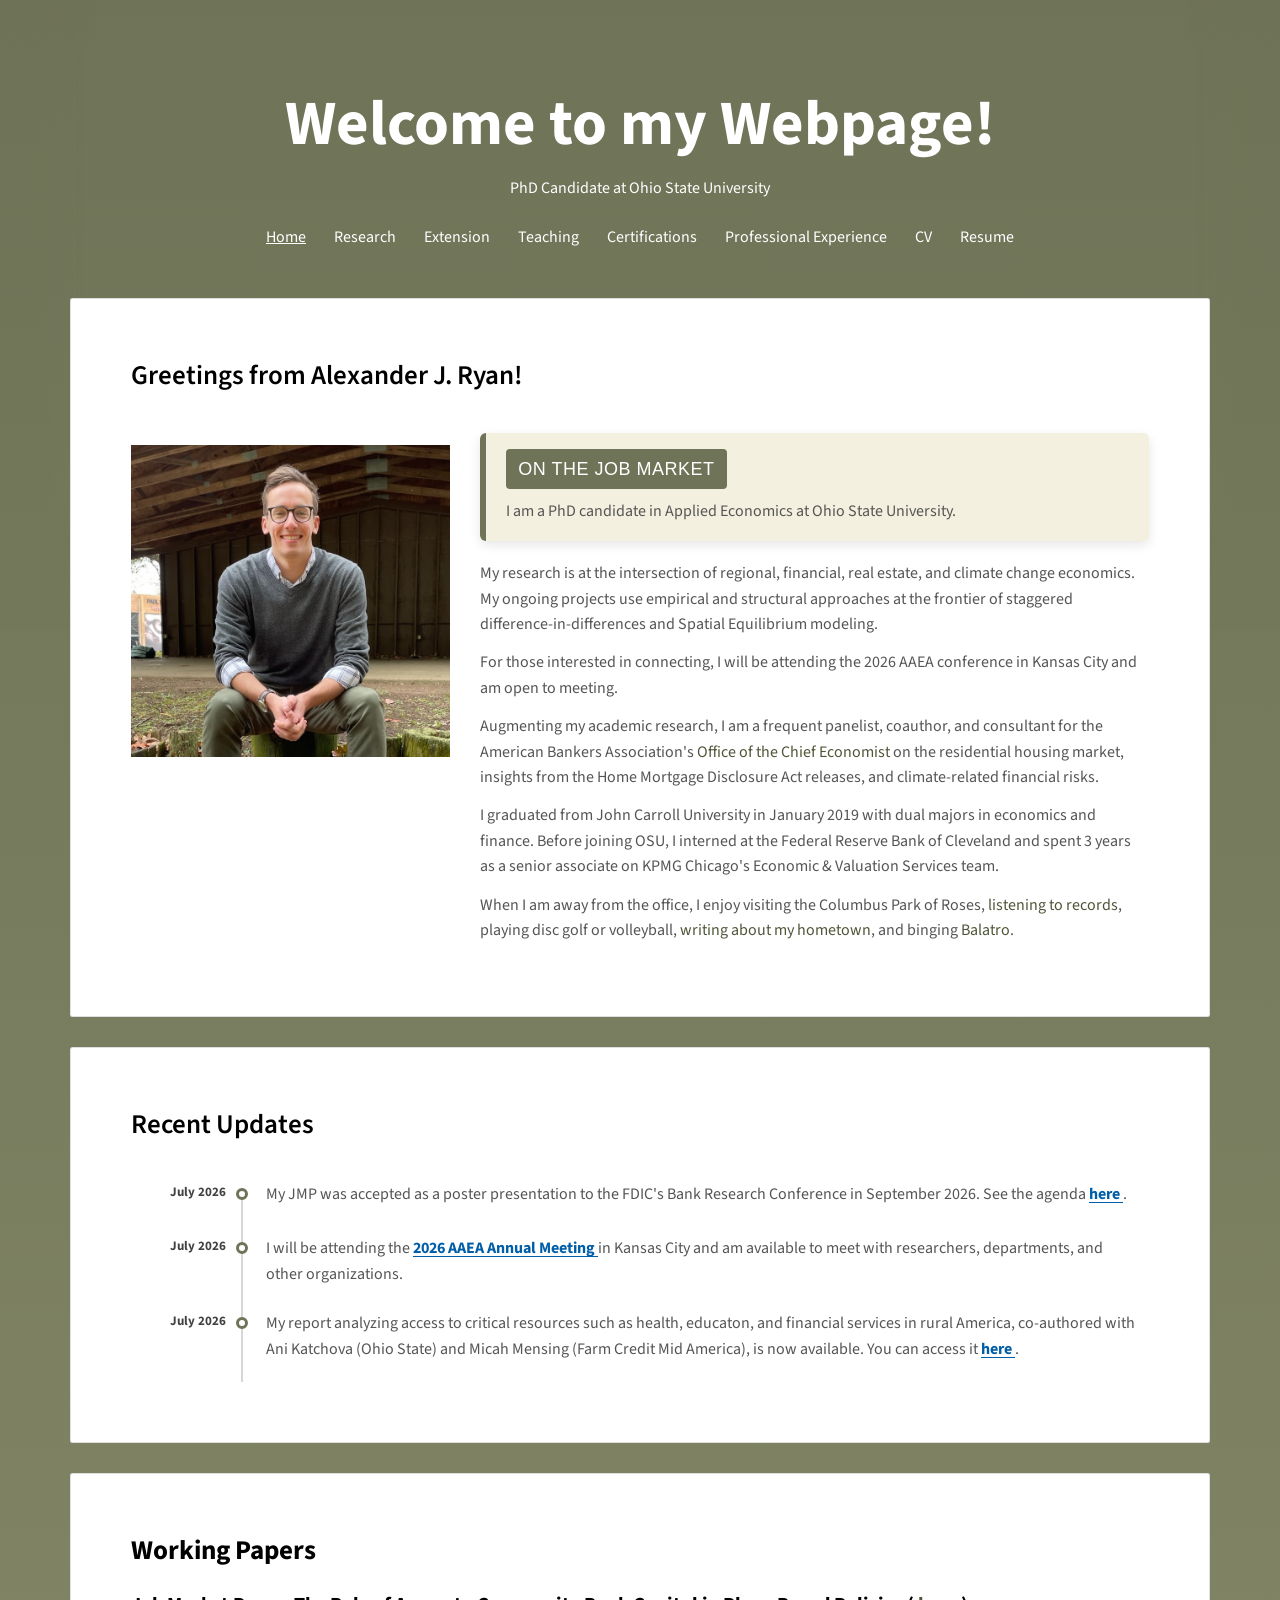
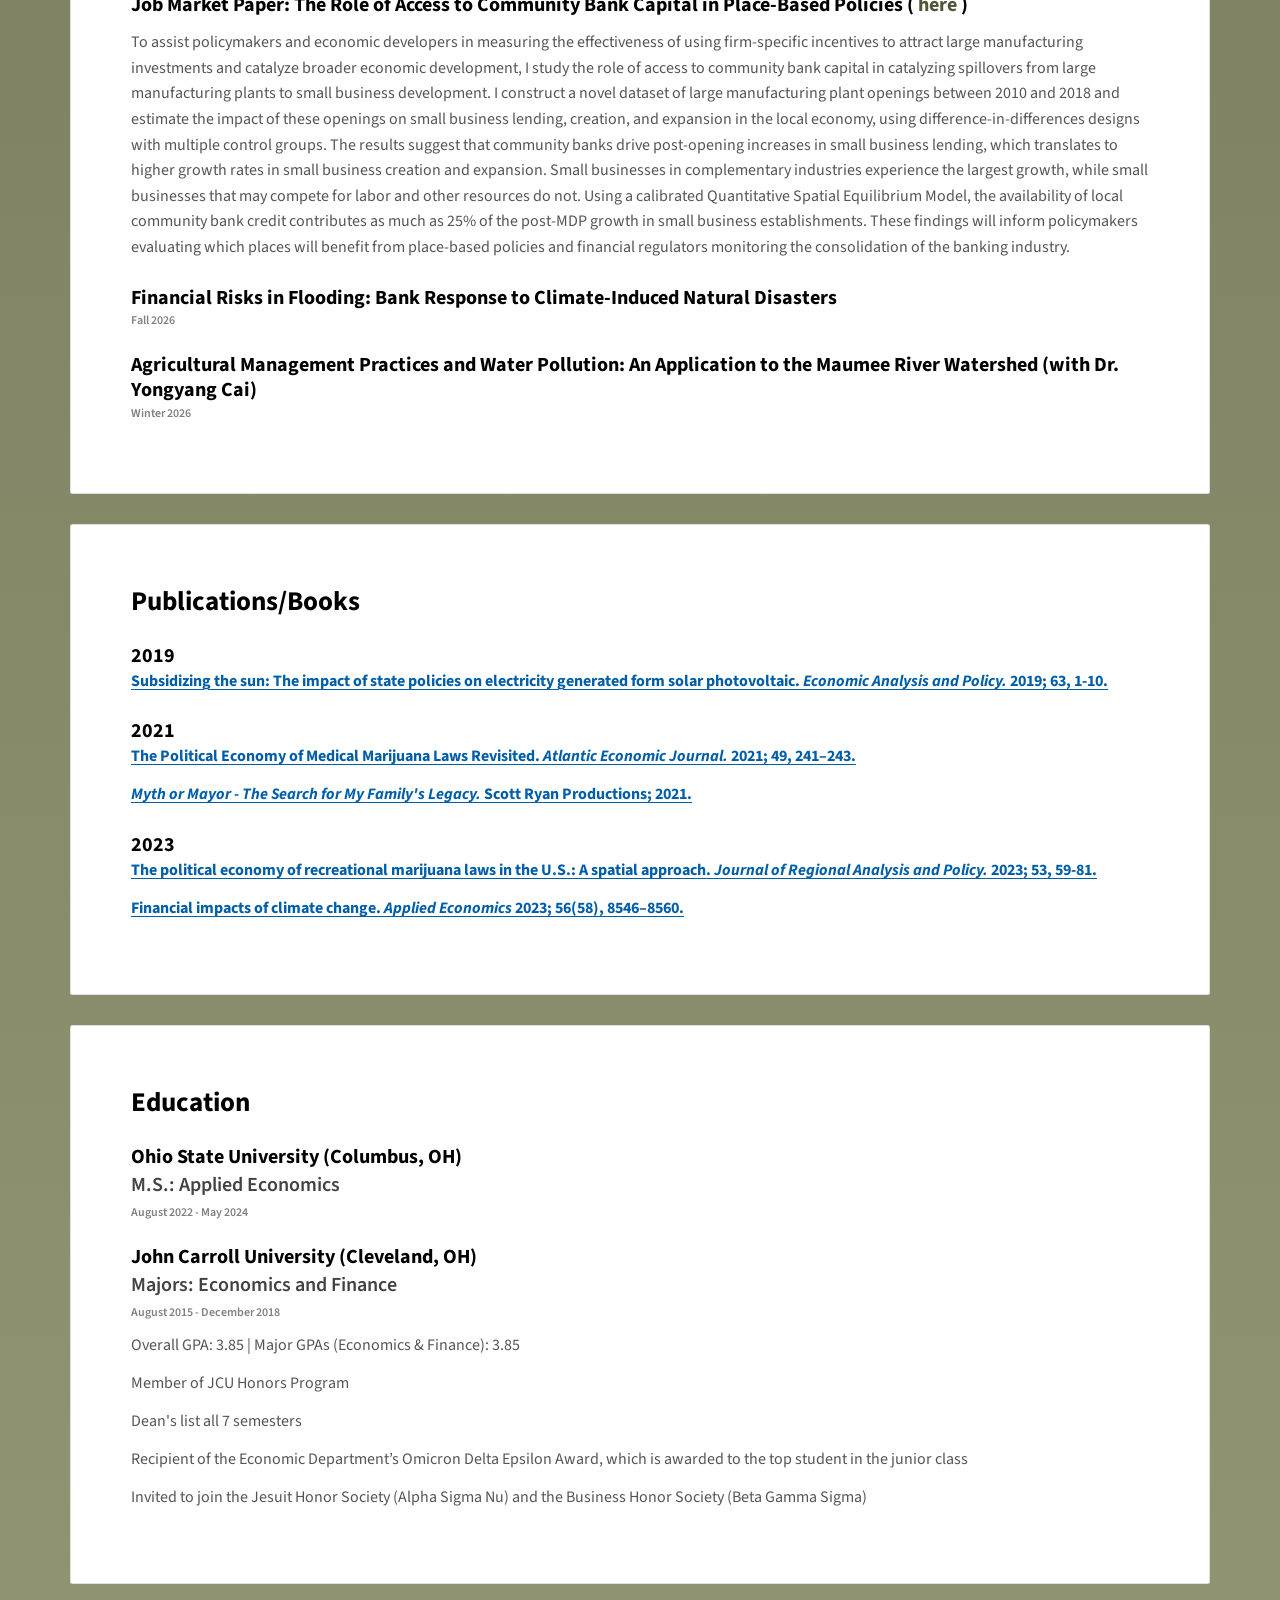
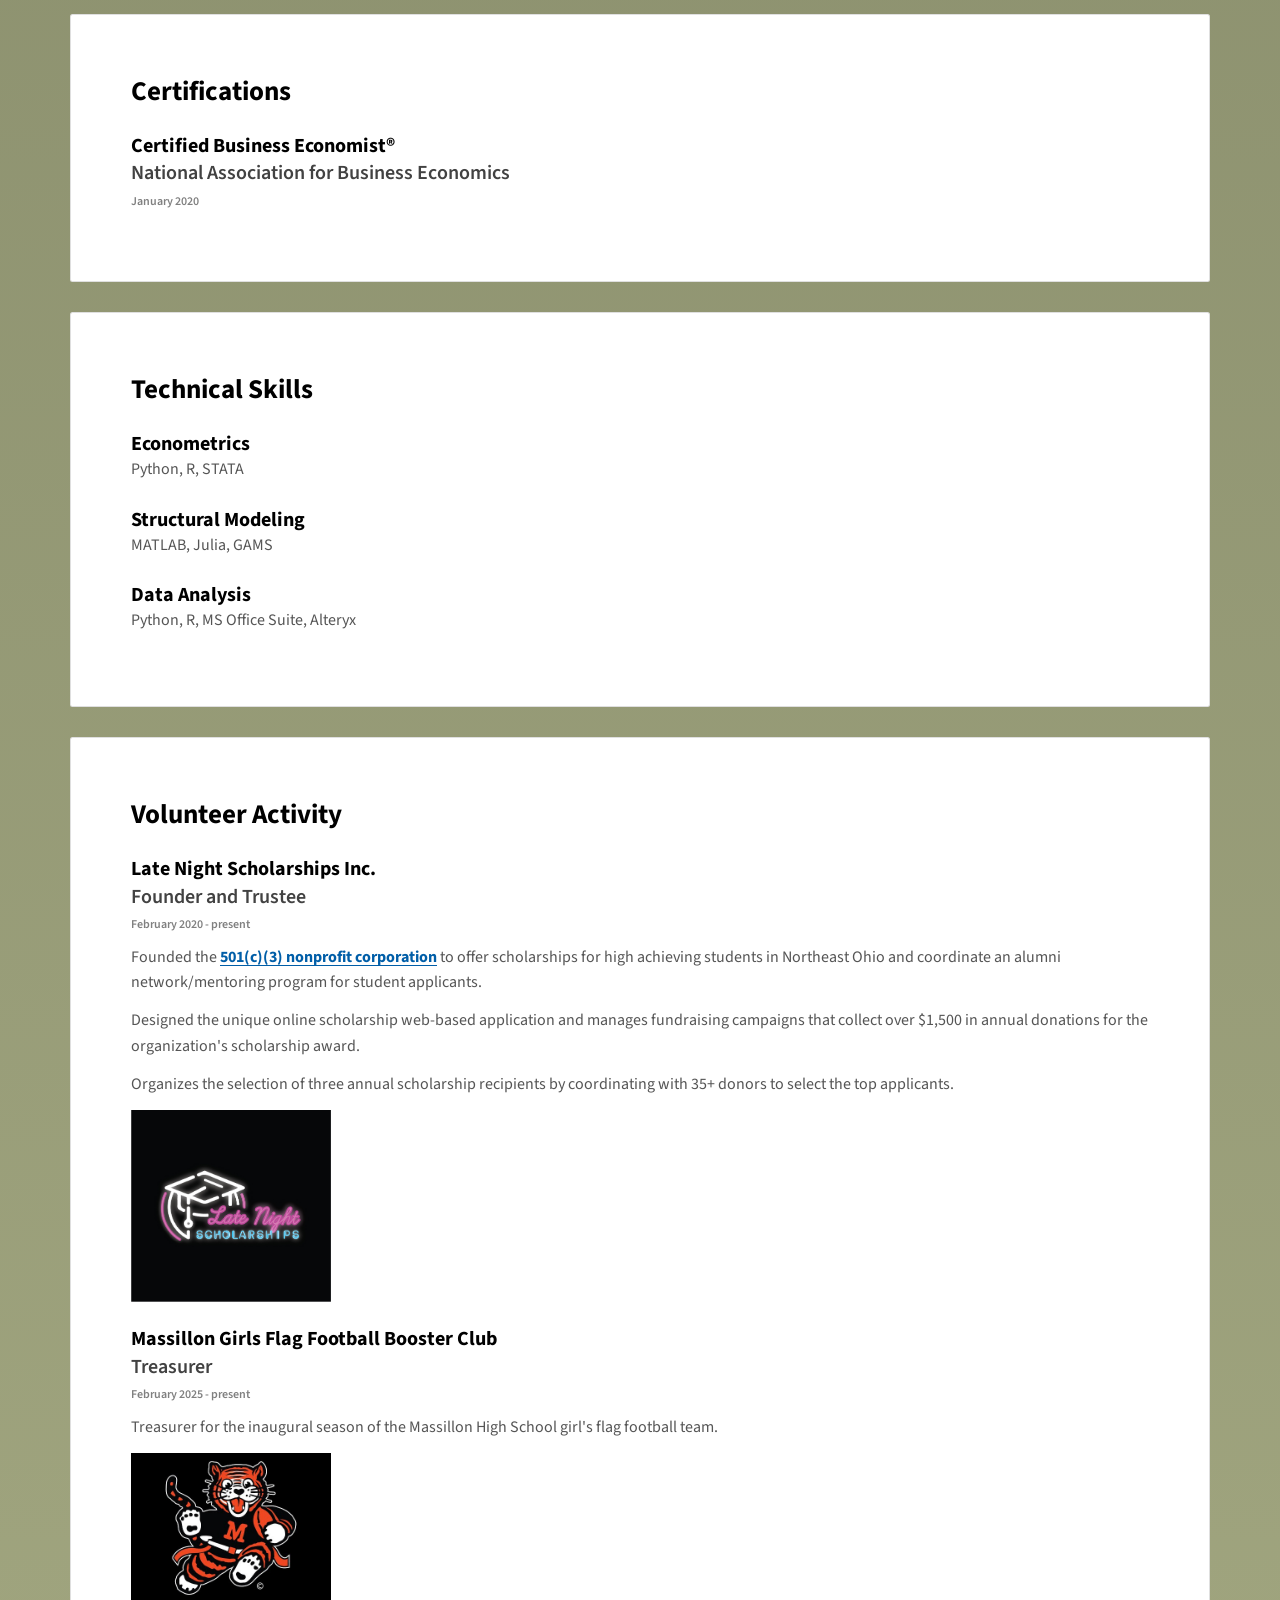
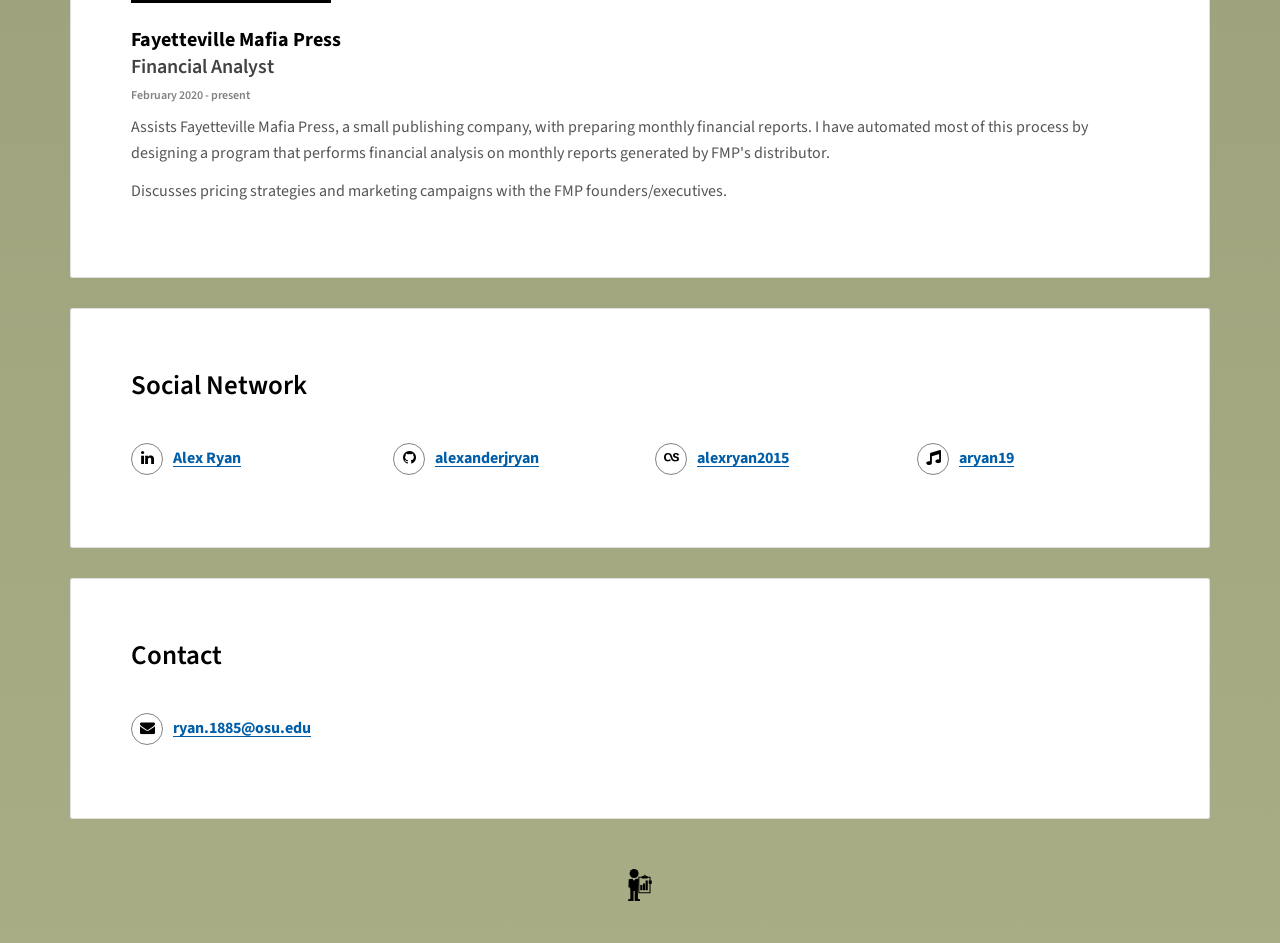
==== commit 0ed5b1a9: "Update index.html fix hyperlink" ====
--- a/index.html
+++ b/index.html
@@ -298,7 +298,7 @@
             <div class="card-block">
               <h2 style="font-weight: bold;margin-bottom: 0px;font-weight: bold;">Working Papers</h2>
               <div class="Vol">
-                <h3 class="h3 date-title" style="margin-bottom: 0px;font-weight: bold;">Job Market Paper: The Role of Access to Community Bank Capital in Place-Based Policies (<a href="./Ryan_JMP_Draft_072426.pdf" title="current draft">)</h3>
+                <h3 class="h3 date-title" style="margin-bottom: 0px;font-weight: bold;">Job Market Paper: The Role of Access to Community Bank Capital in Place-Based Policies (<a href="./Ryan_JMP_Draft_072426.pdf" title="current draft"> here </a>)</h3>
                 </p>
                   To assist policymakers and economic developers in measuring the effectiveness of using firm-specific
 incentives to attract large manufacturing investments and catalyze broader economic development, I
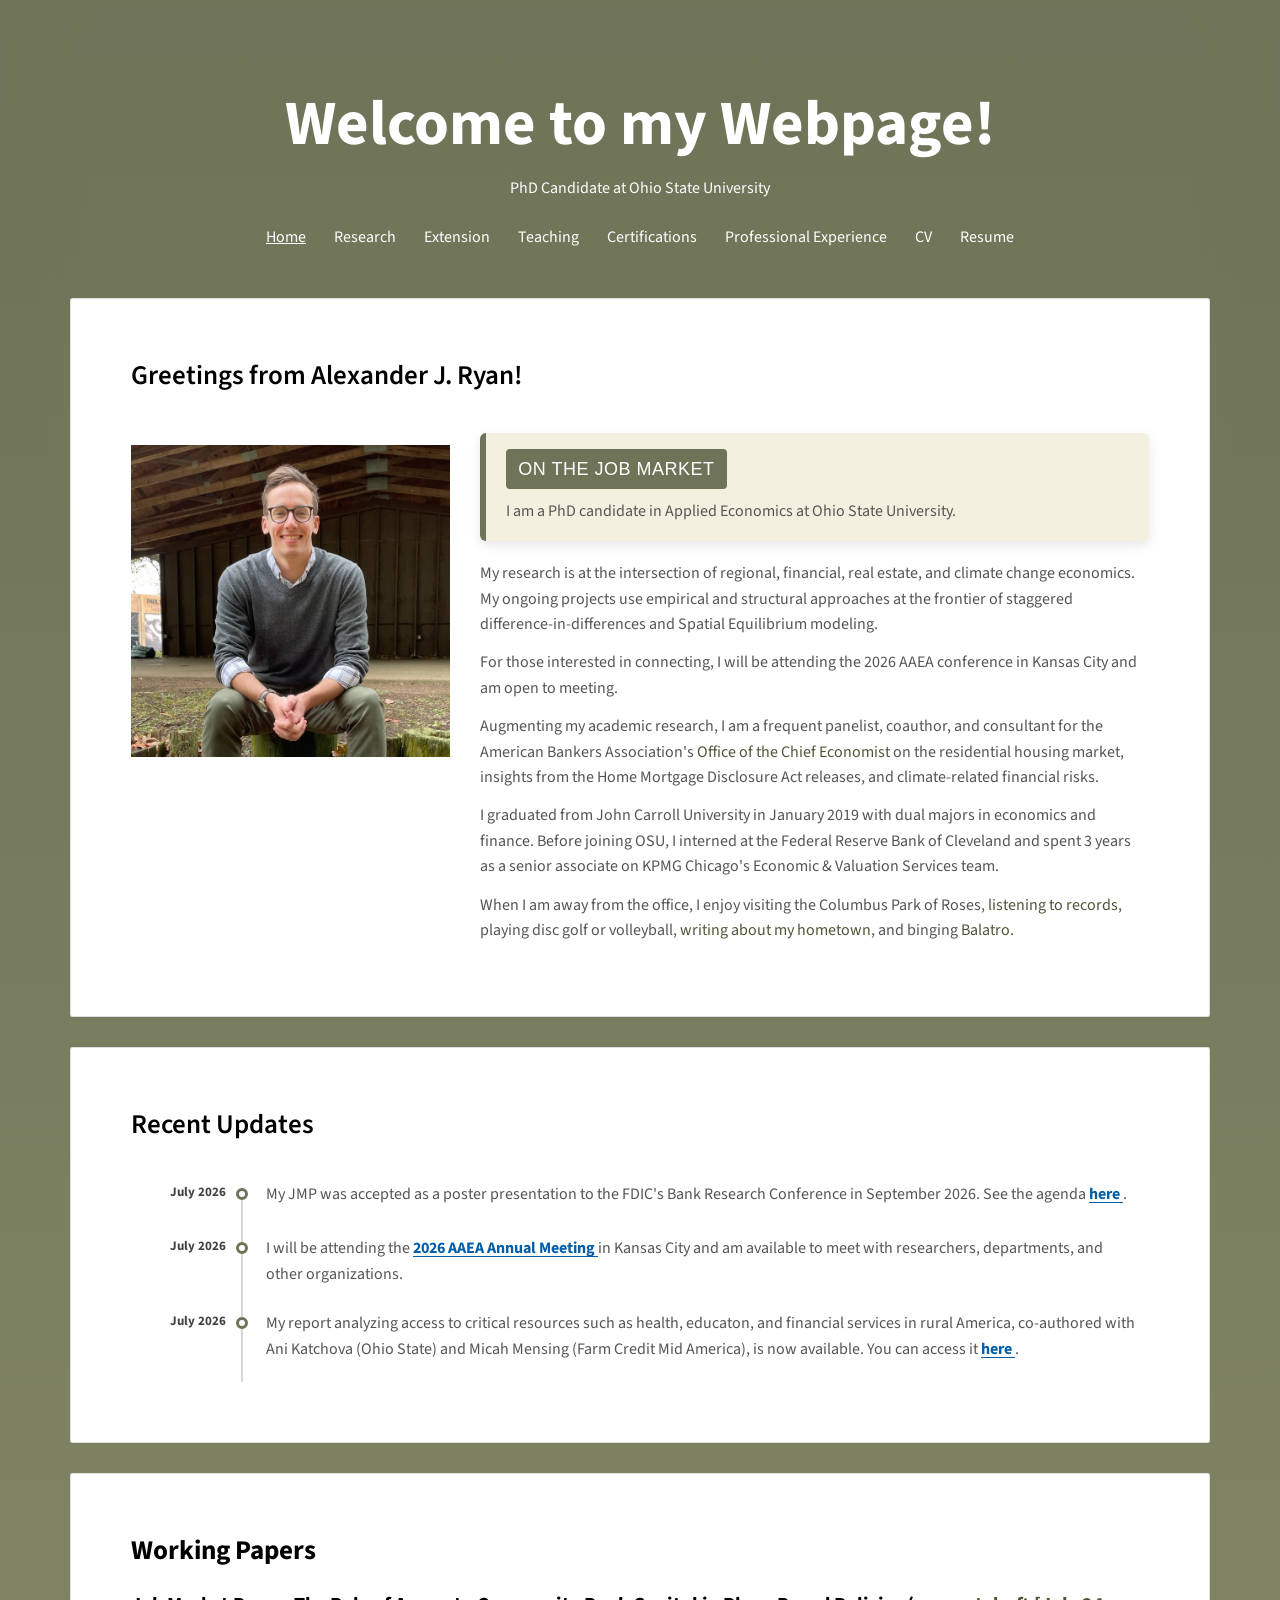
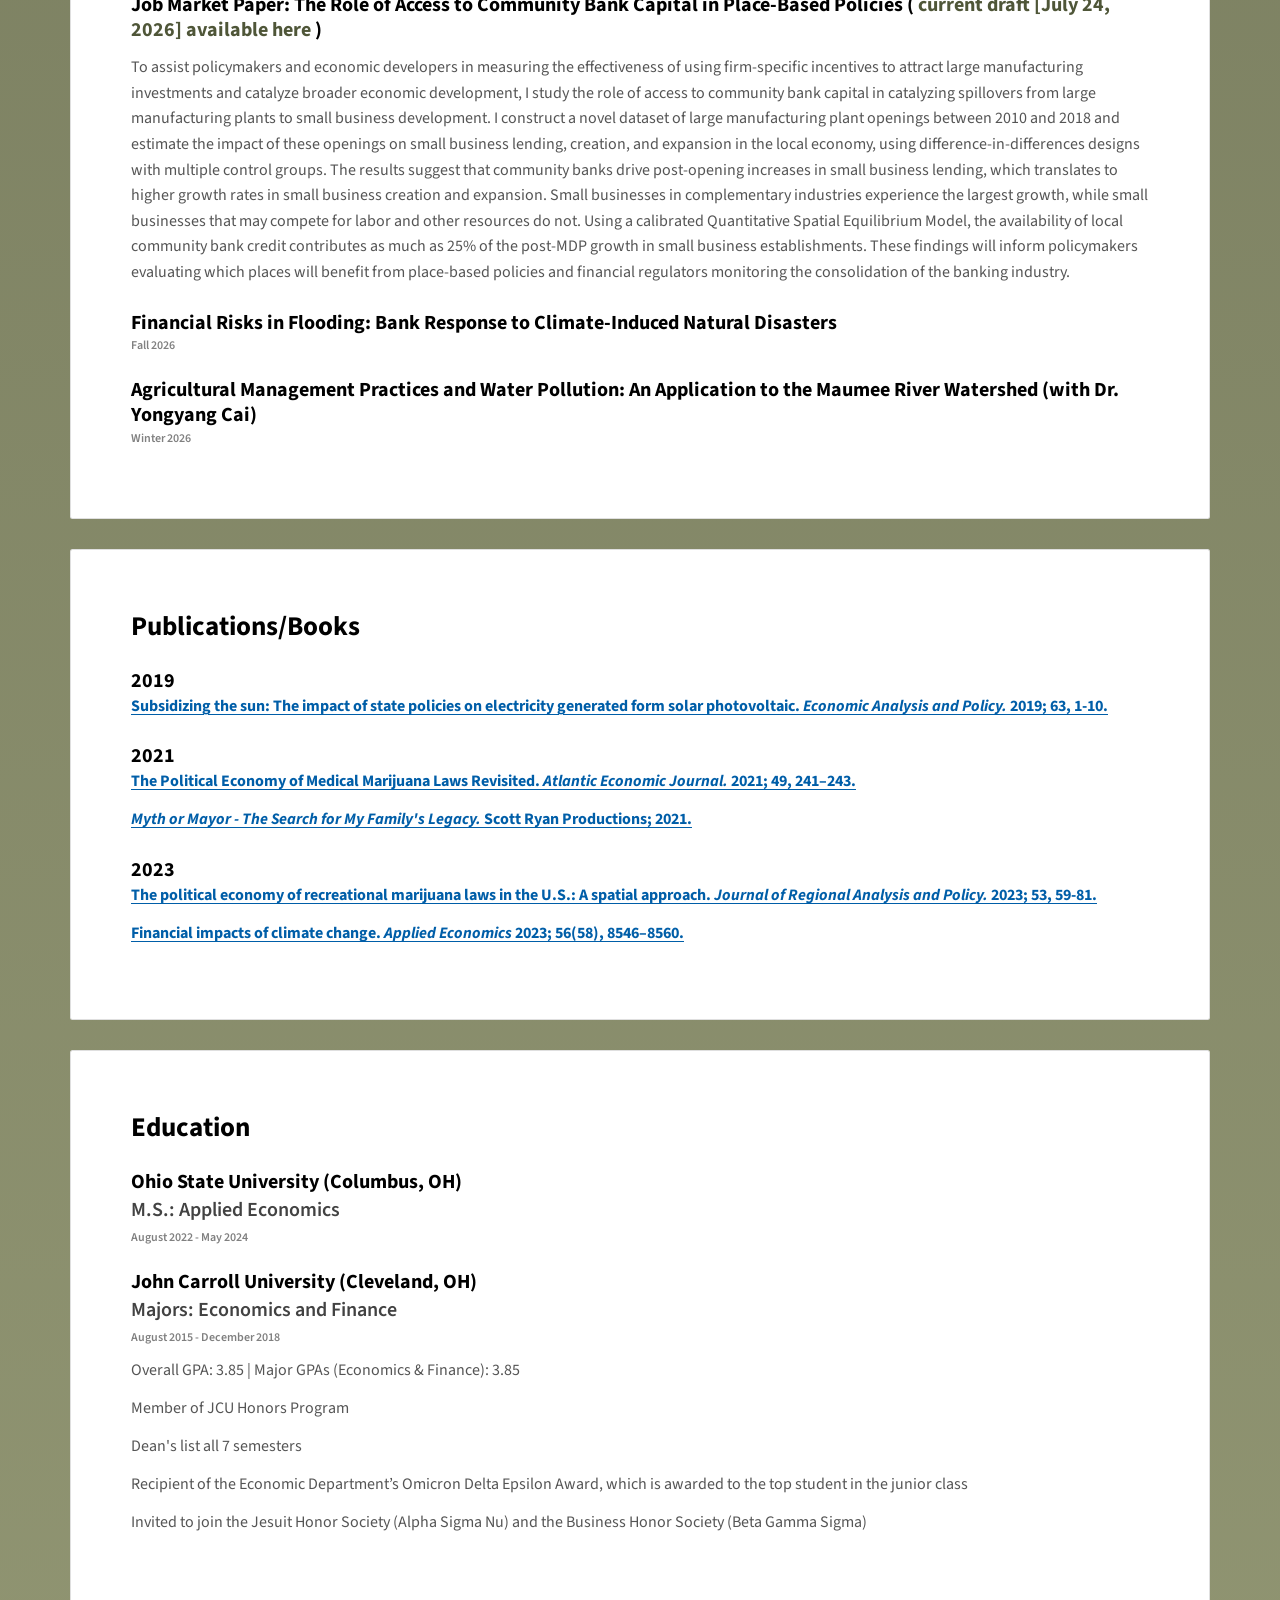
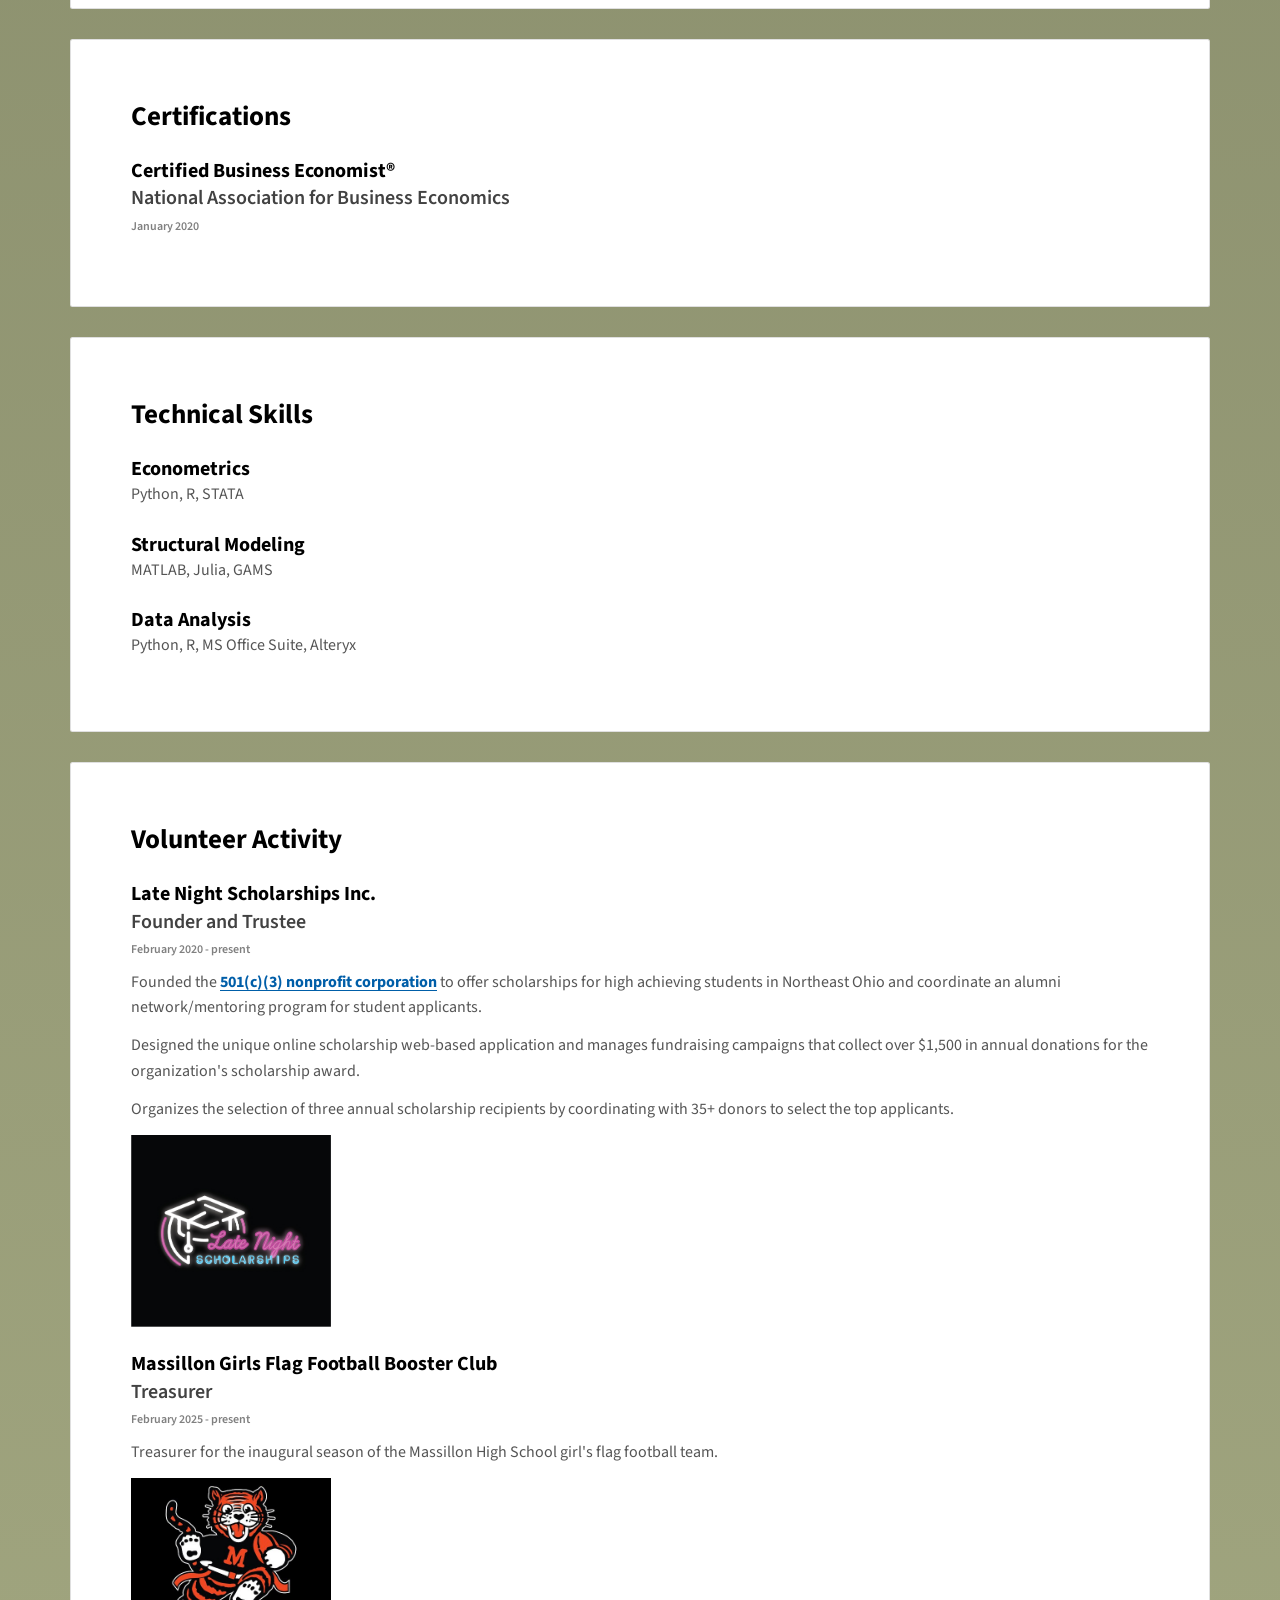
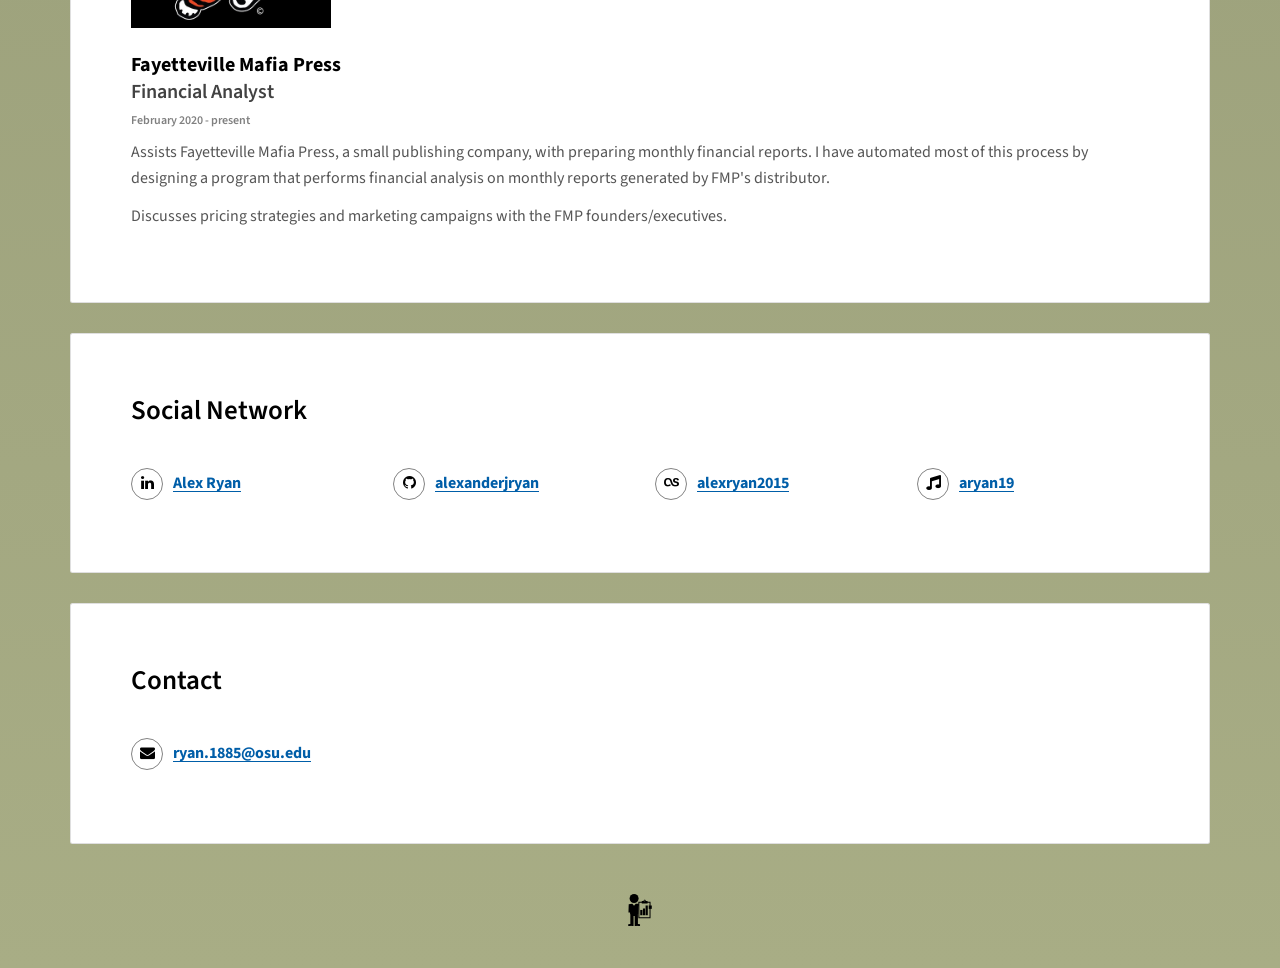
==== commit 4a0693ce: "Update index.html fix text to jmp link" ====
--- a/index.html
+++ b/index.html
@@ -298,7 +298,7 @@
             <div class="card-block">
               <h2 style="font-weight: bold;margin-bottom: 0px;font-weight: bold;">Working Papers</h2>
               <div class="Vol">
-                <h3 class="h3 date-title" style="margin-bottom: 0px;font-weight: bold;">Job Market Paper: The Role of Access to Community Bank Capital in Place-Based Policies (<a href="./Ryan_JMP_Draft_072426.pdf" title="current draft"> here </a>)</h3>
+                <h3 class="h3 date-title" style="margin-bottom: 0px;font-weight: bold;">Job Market Paper: The Role of Access to Community Bank Capital in Place-Based Policies (<a href="./Ryan_JMP_Draft_072426.pdf" title="current draft"> current draft [July 24, 2026] available here </a>)</h3>
                 </p>
                   To assist policymakers and economic developers in measuring the effectiveness of using firm-specific
 incentives to attract large manufacturing investments and catalyze broader economic development, I
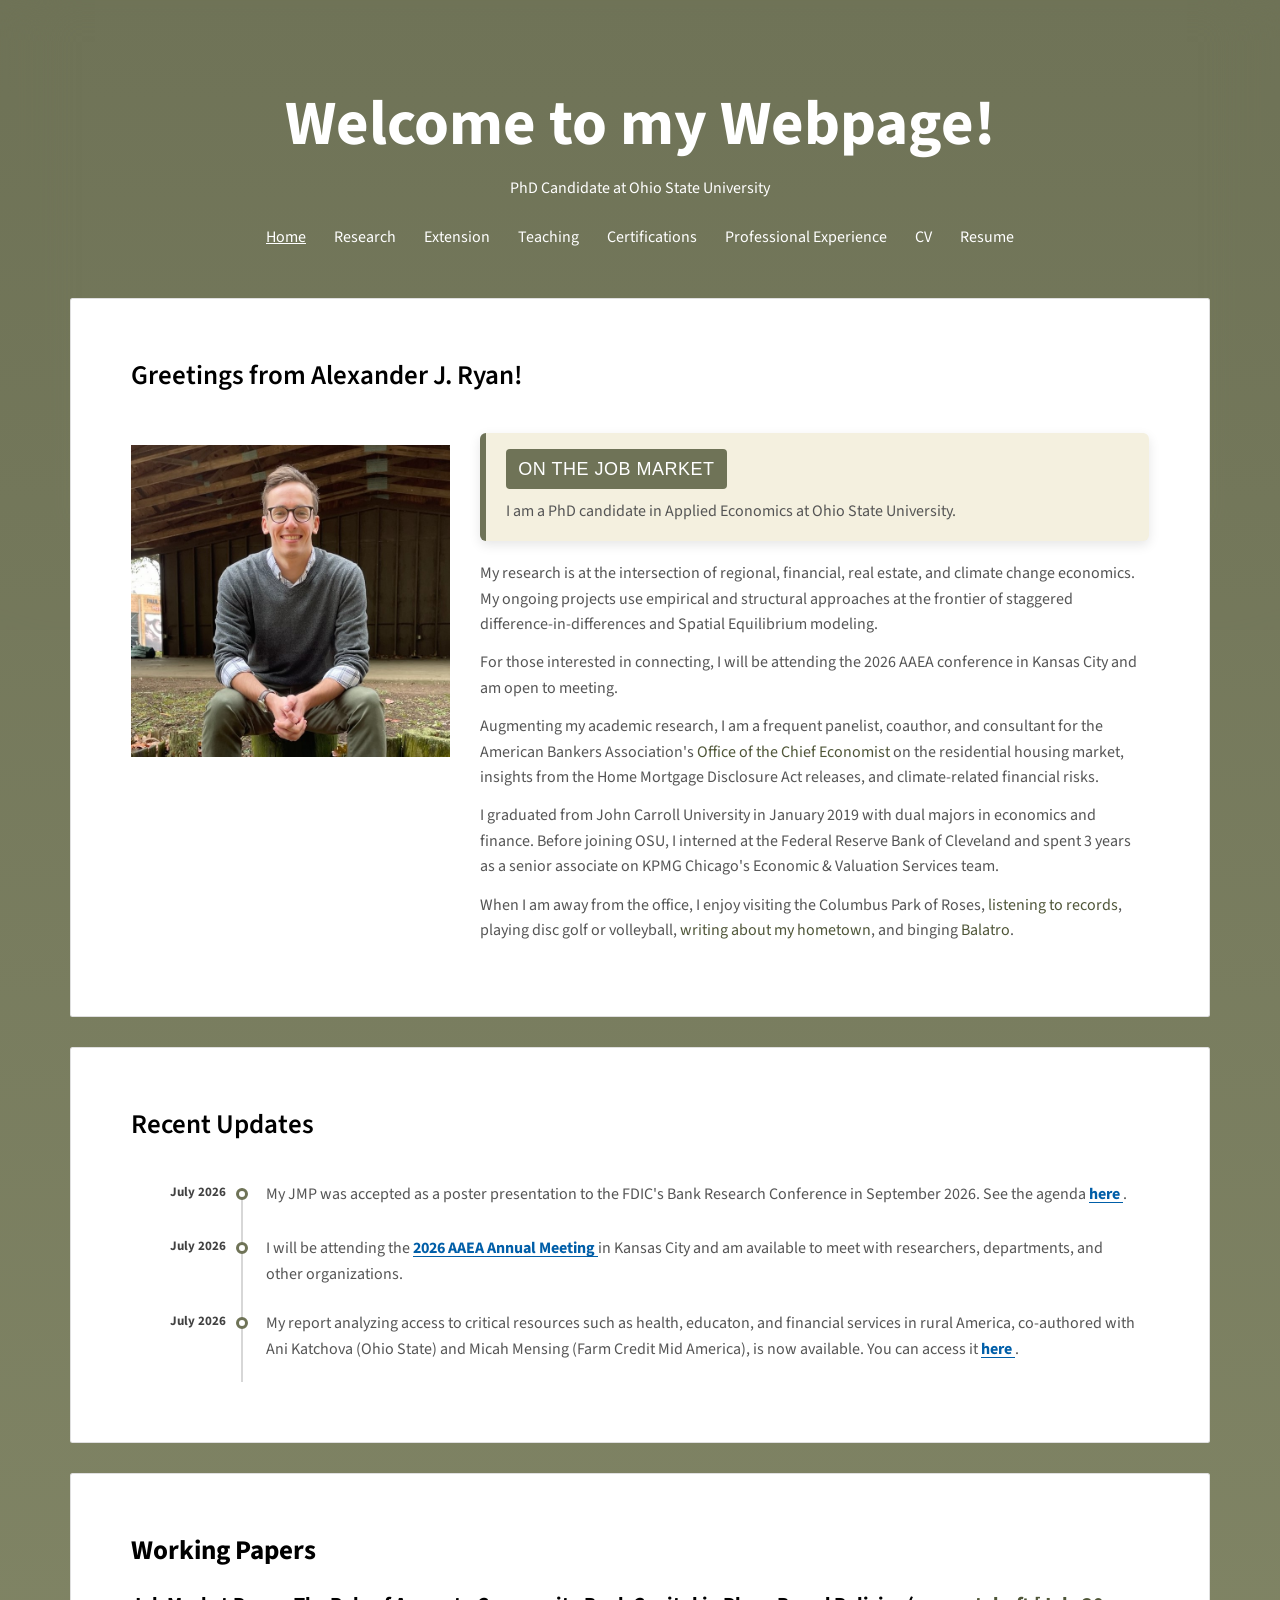
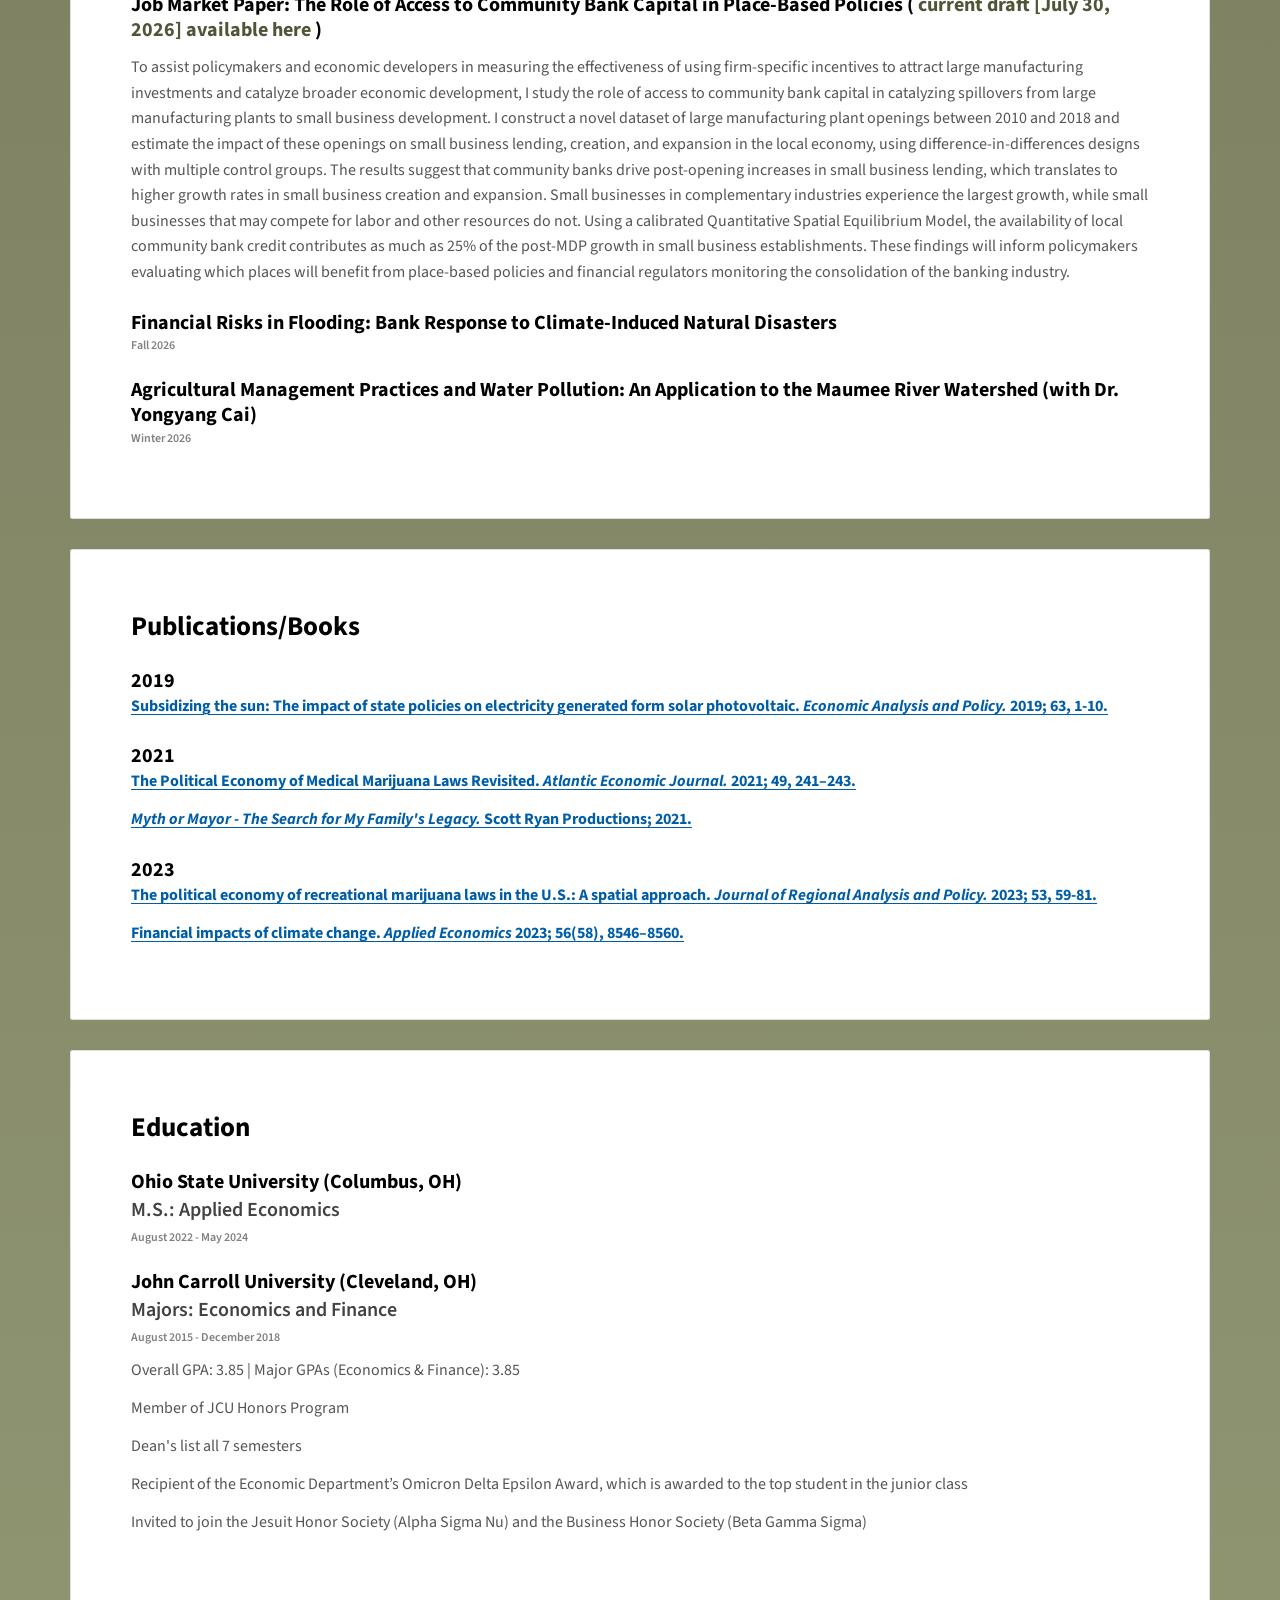
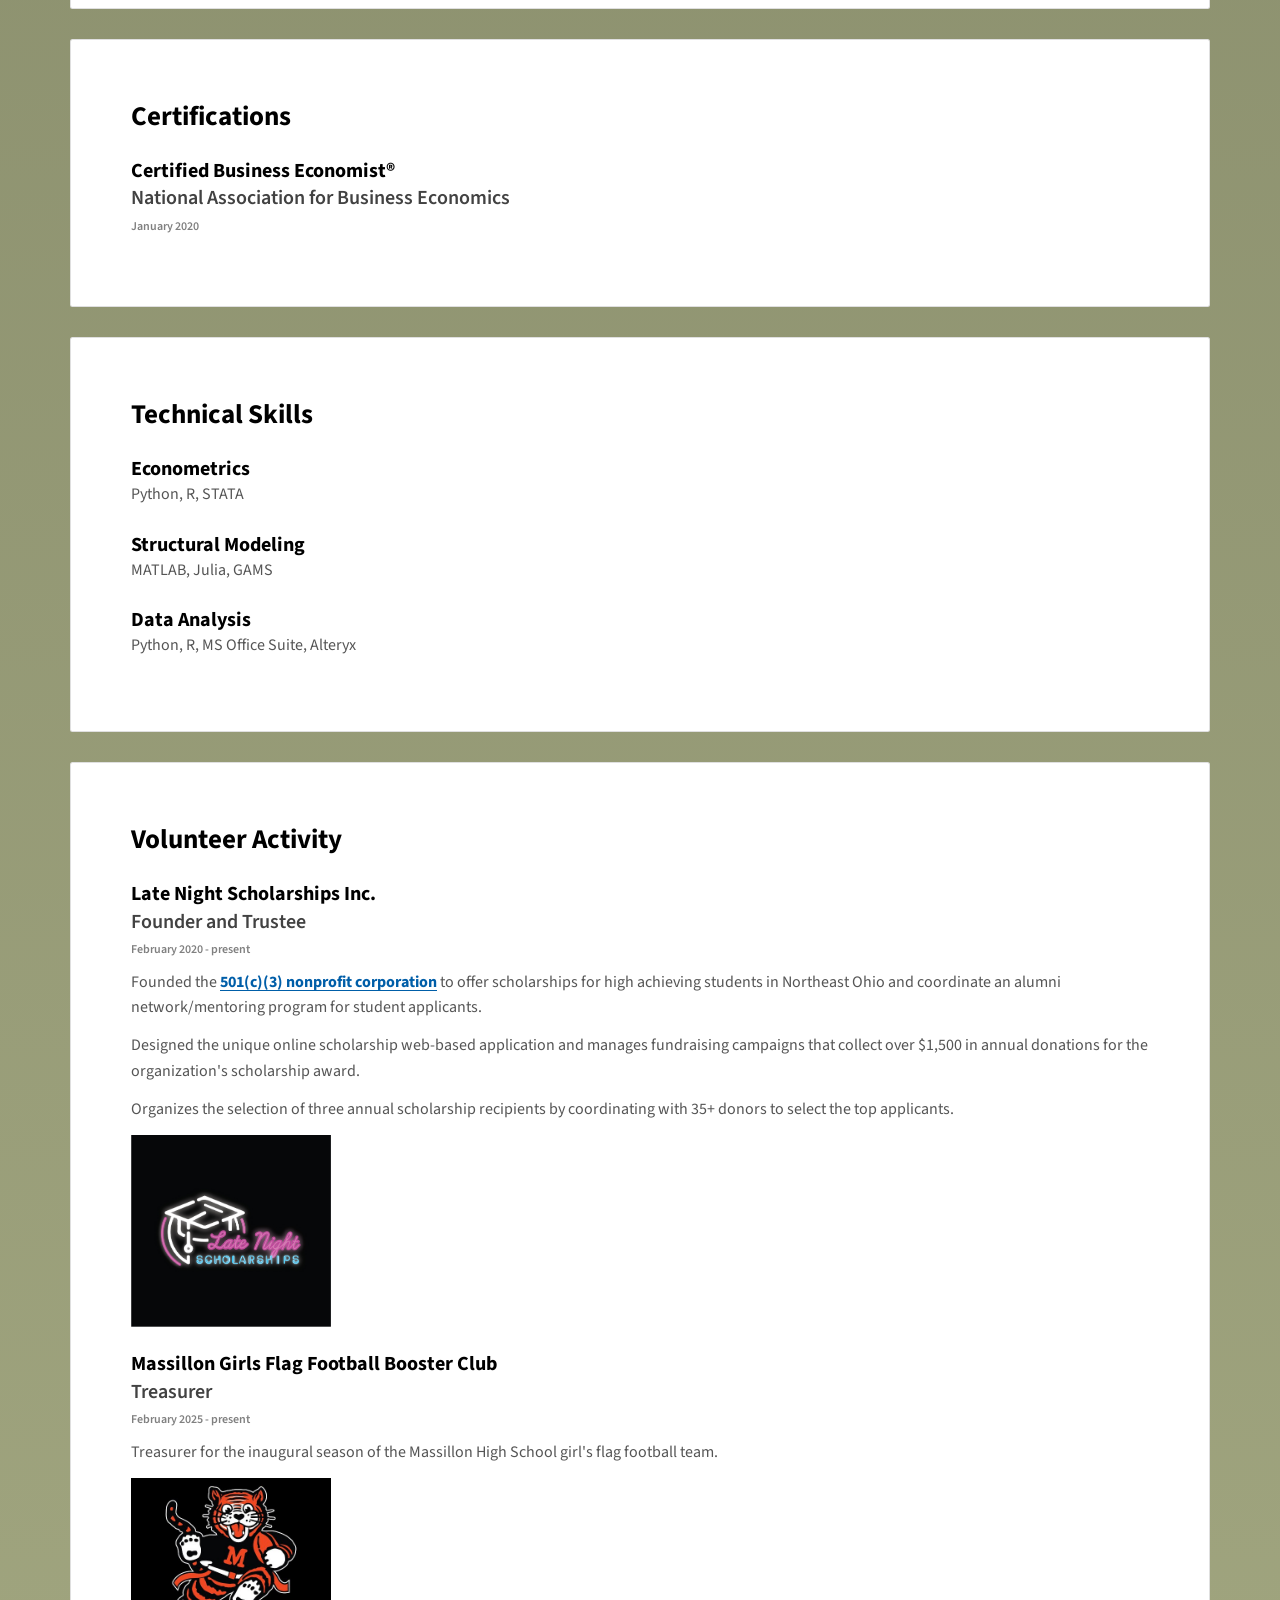
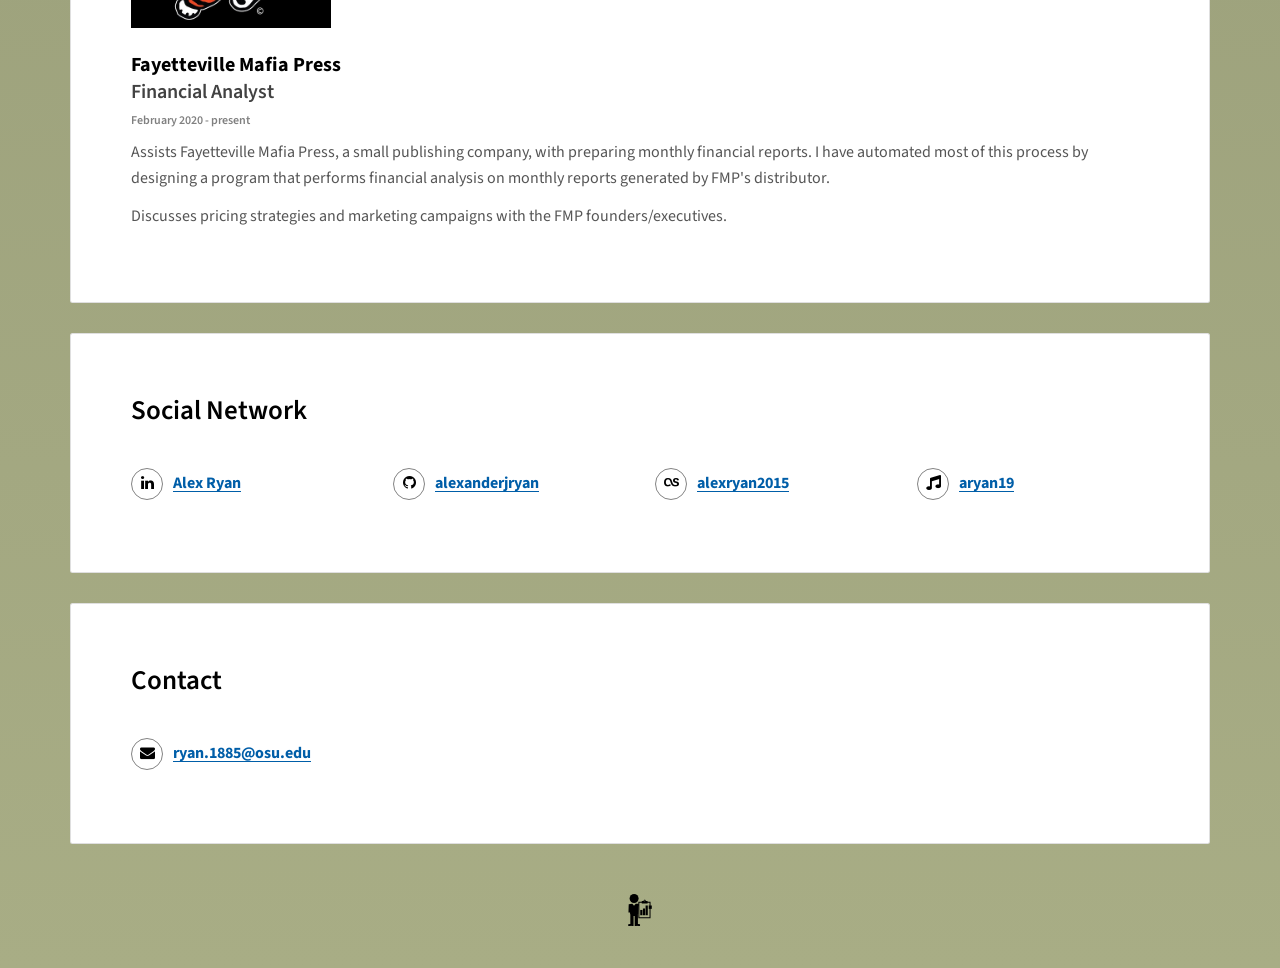
==== commit e35426b6: "Update index.html fix JMP link" ====
--- a/index.html
+++ b/index.html
@@ -298,7 +298,7 @@
             <div class="card-block">
               <h2 style="font-weight: bold;margin-bottom: 0px;font-weight: bold;">Working Papers</h2>
               <div class="Vol">
-                <h3 class="h3 date-title" style="margin-bottom: 0px;font-weight: bold;">Job Market Paper: The Role of Access to Community Bank Capital in Place-Based Policies (<a href="./Ryan_JMP_Draft_072426.pdf" title="current draft"> current draft [July 24, 2026] available here </a>)</h3>
+                <h3 class="h3 date-title" style="margin-bottom: 0px;font-weight: bold;">Job Market Paper: The Role of Access to Community Bank Capital in Place-Based Policies (<a href="./Ryan_JMP_Draft.pdf" title="current draft"> current draft [July 30, 2026] available here </a>)</h3>
                 </p>
                   To assist policymakers and economic developers in measuring the effectiveness of using firm-specific
 incentives to attract large manufacturing investments and catalyze broader economic development, I
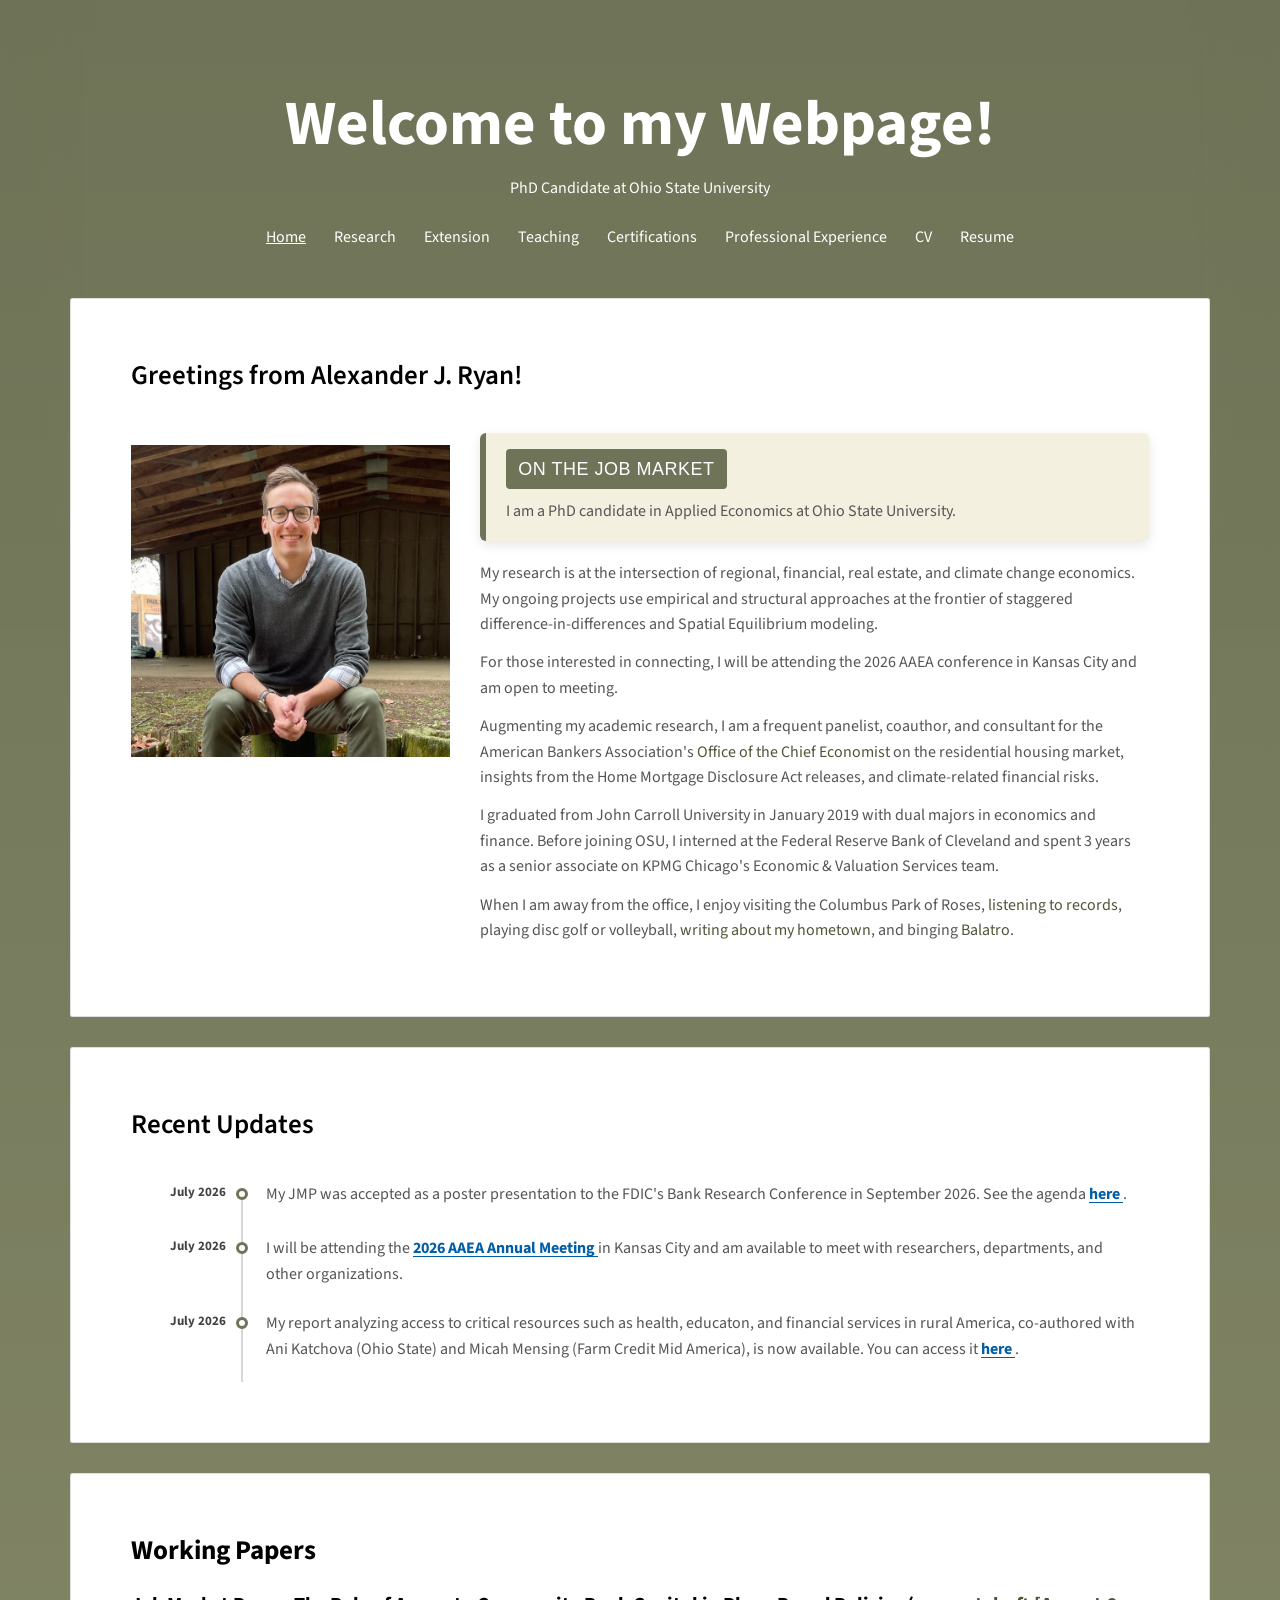
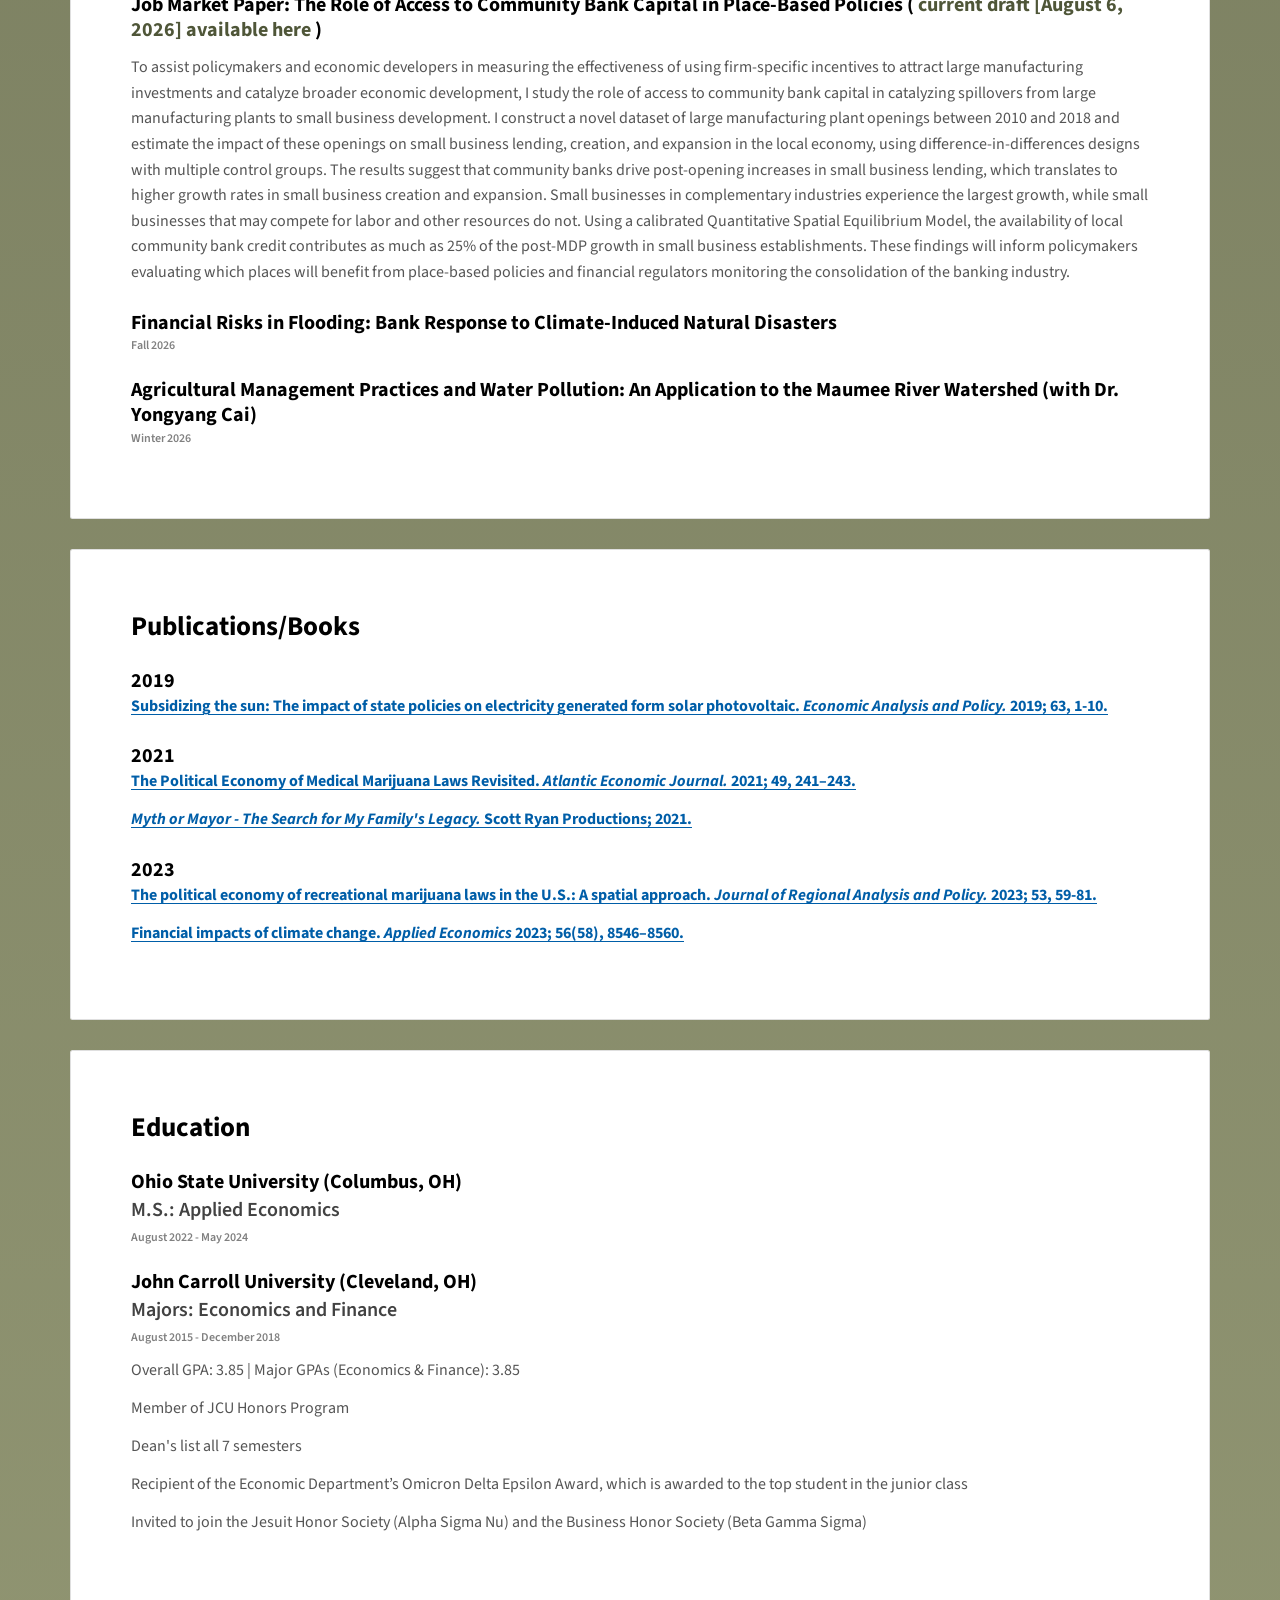
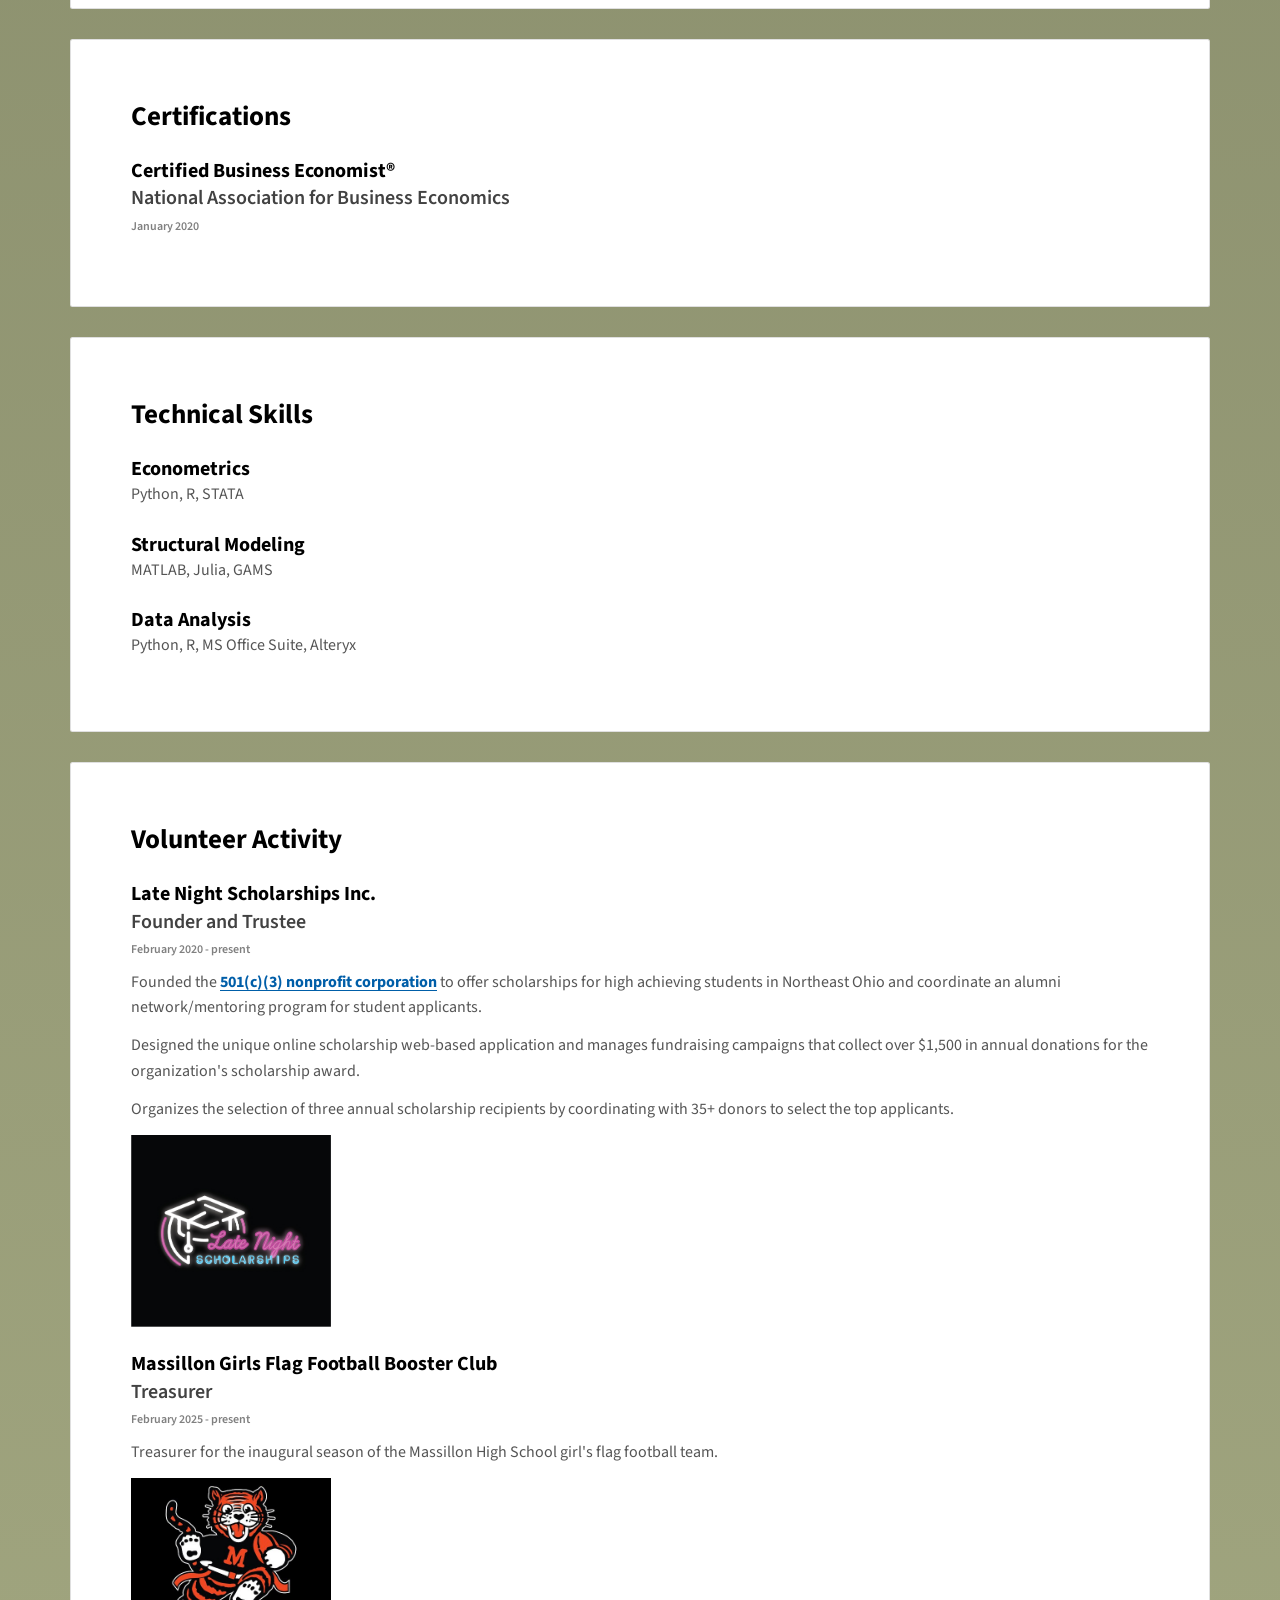
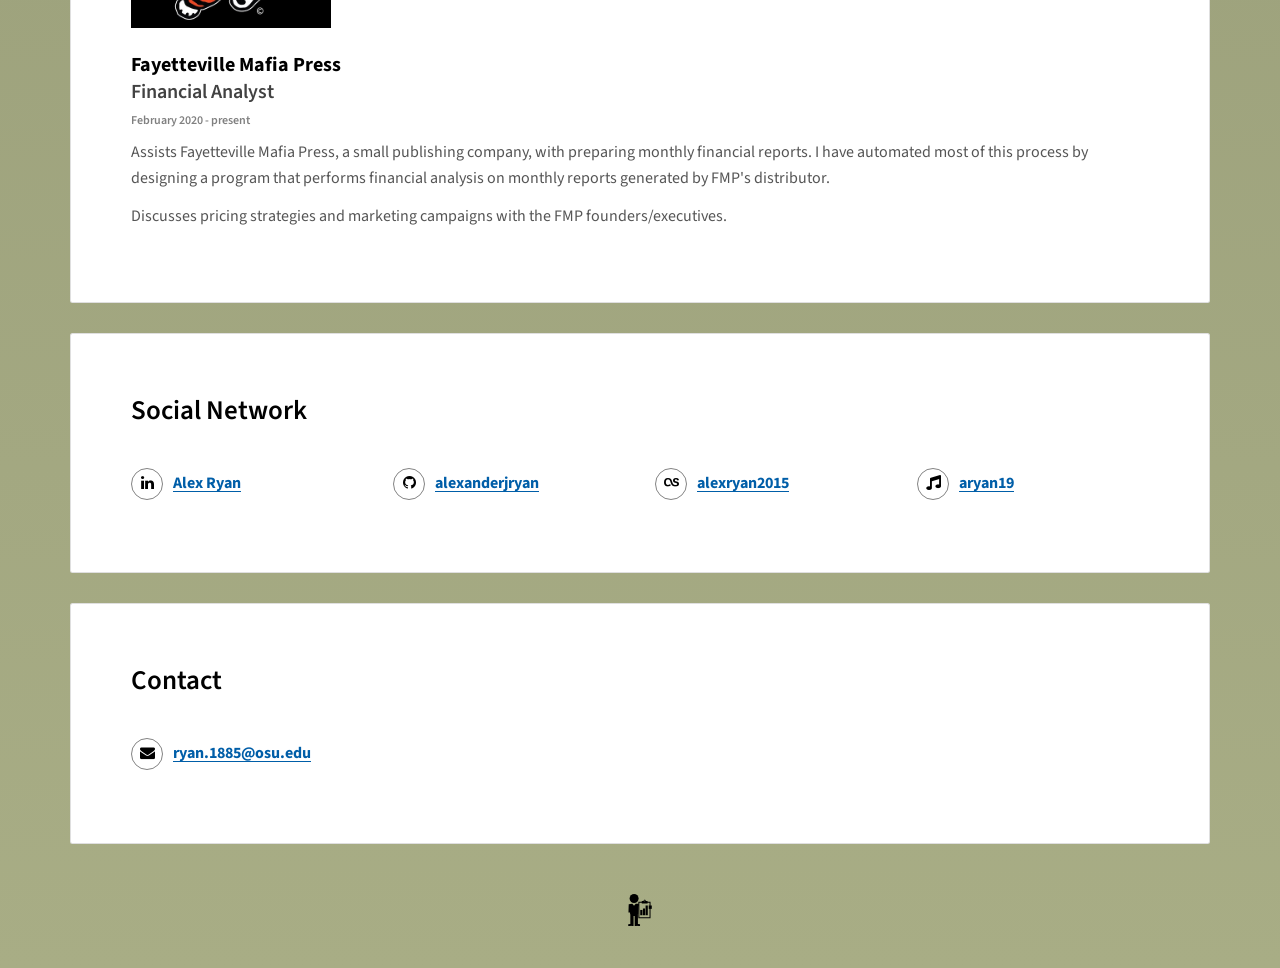
==== commit c33dd0be: "Update index.html Fix date of JMP version" ====
--- a/index.html
+++ b/index.html
@@ -298,7 +298,7 @@
             <div class="card-block">
               <h2 style="font-weight: bold;margin-bottom: 0px;font-weight: bold;">Working Papers</h2>
               <div class="Vol">
-                <h3 class="h3 date-title" style="margin-bottom: 0px;font-weight: bold;">Job Market Paper: The Role of Access to Community Bank Capital in Place-Based Policies (<a href="./Ryan_JMP_Draft.pdf" title="current draft"> current draft [July 30, 2026] available here </a>)</h3>
+                <h3 class="h3 date-title" style="margin-bottom: 0px;font-weight: bold;">Job Market Paper: The Role of Access to Community Bank Capital in Place-Based Policies (<a href="./Ryan_JMP_Draft.pdf" title="current draft"> current draft [August 6, 2026] available here </a>)</h3>
                 </p>
                   To assist policymakers and economic developers in measuring the effectiveness of using firm-specific
 incentives to attract large manufacturing investments and catalyze broader economic development, I
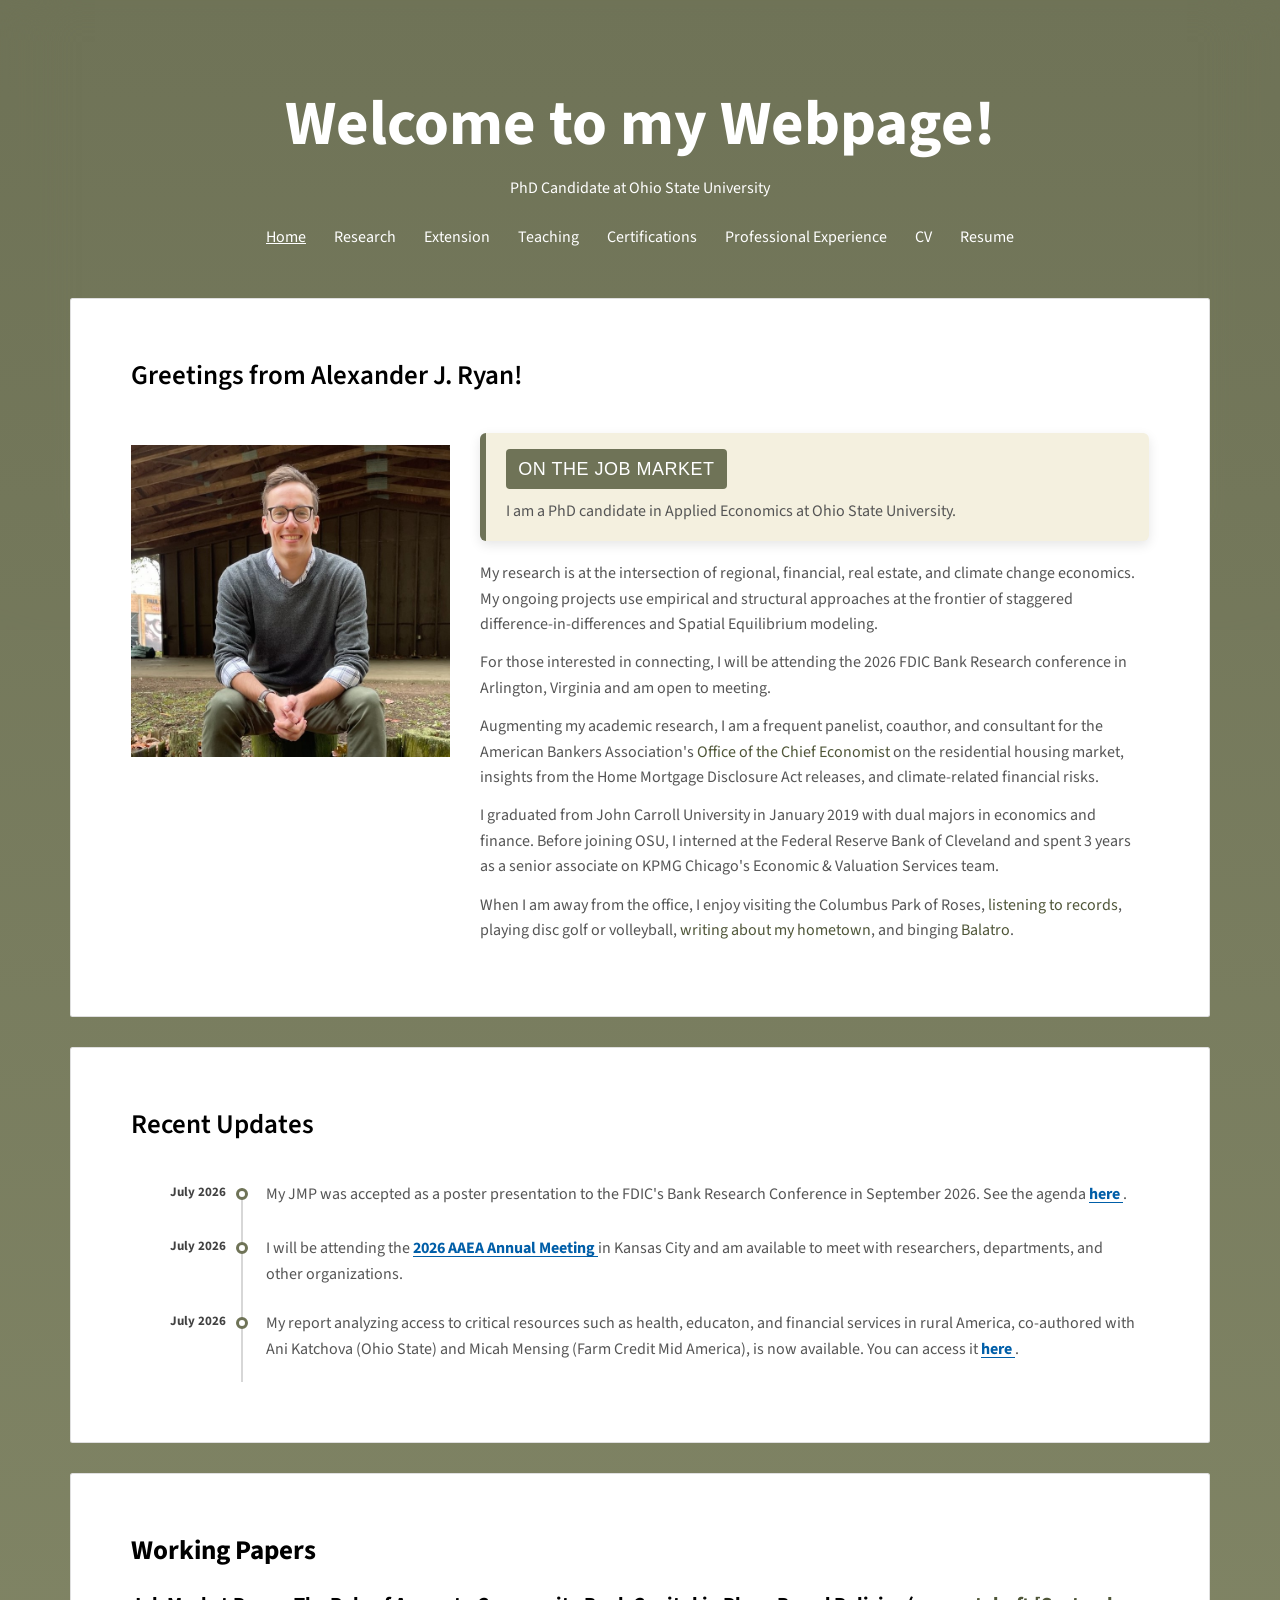
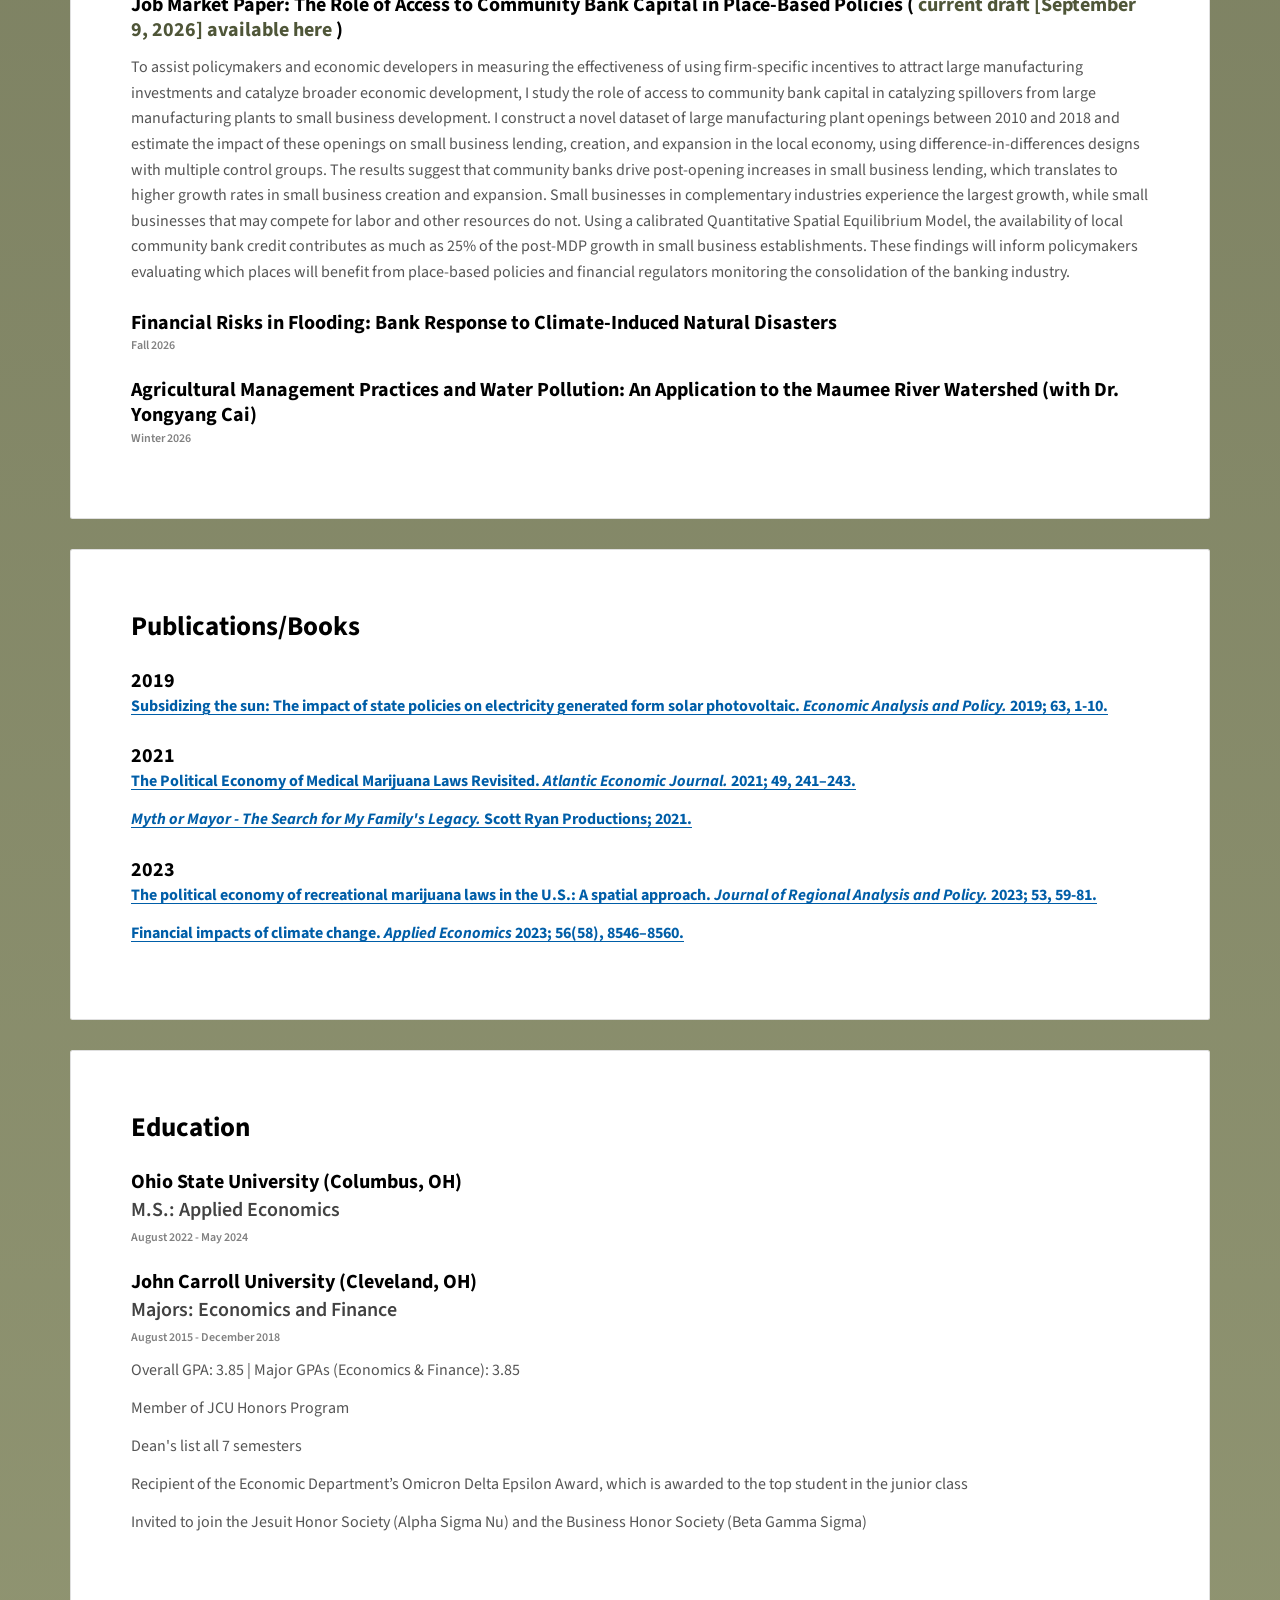
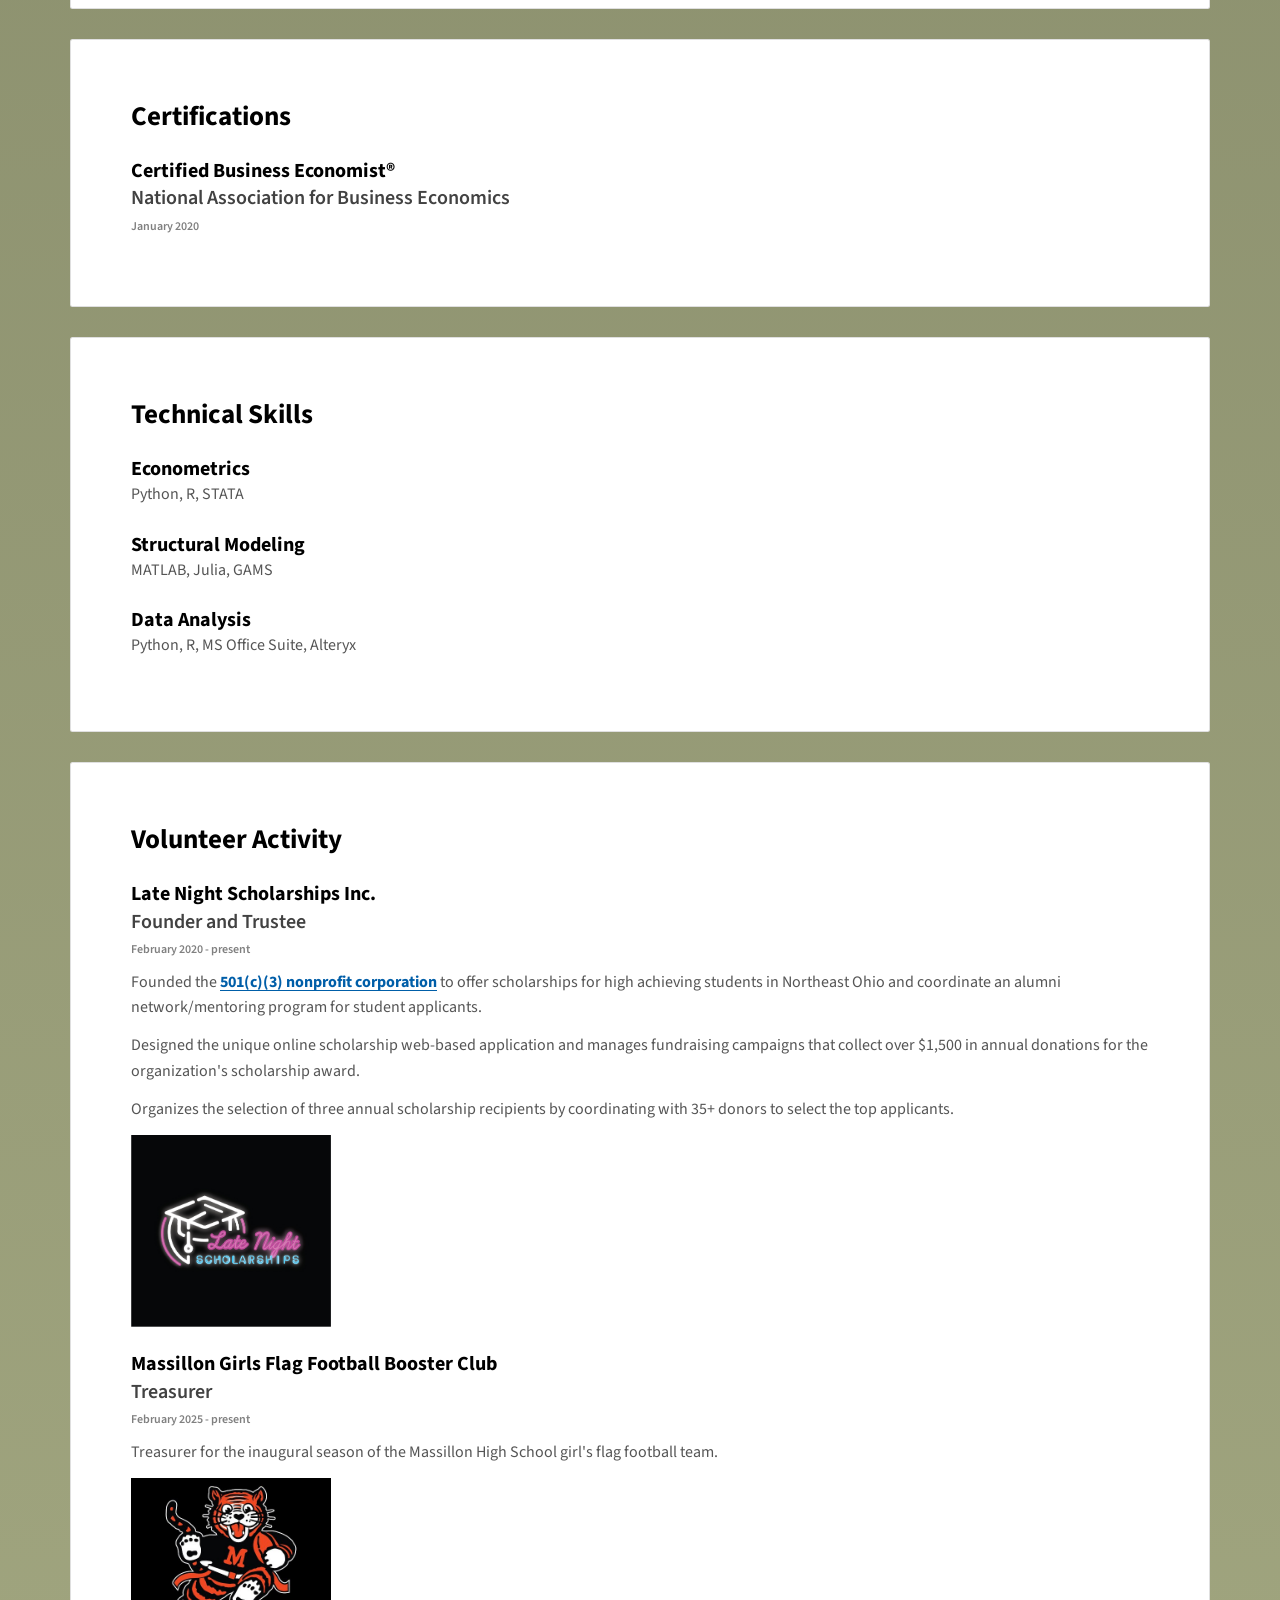
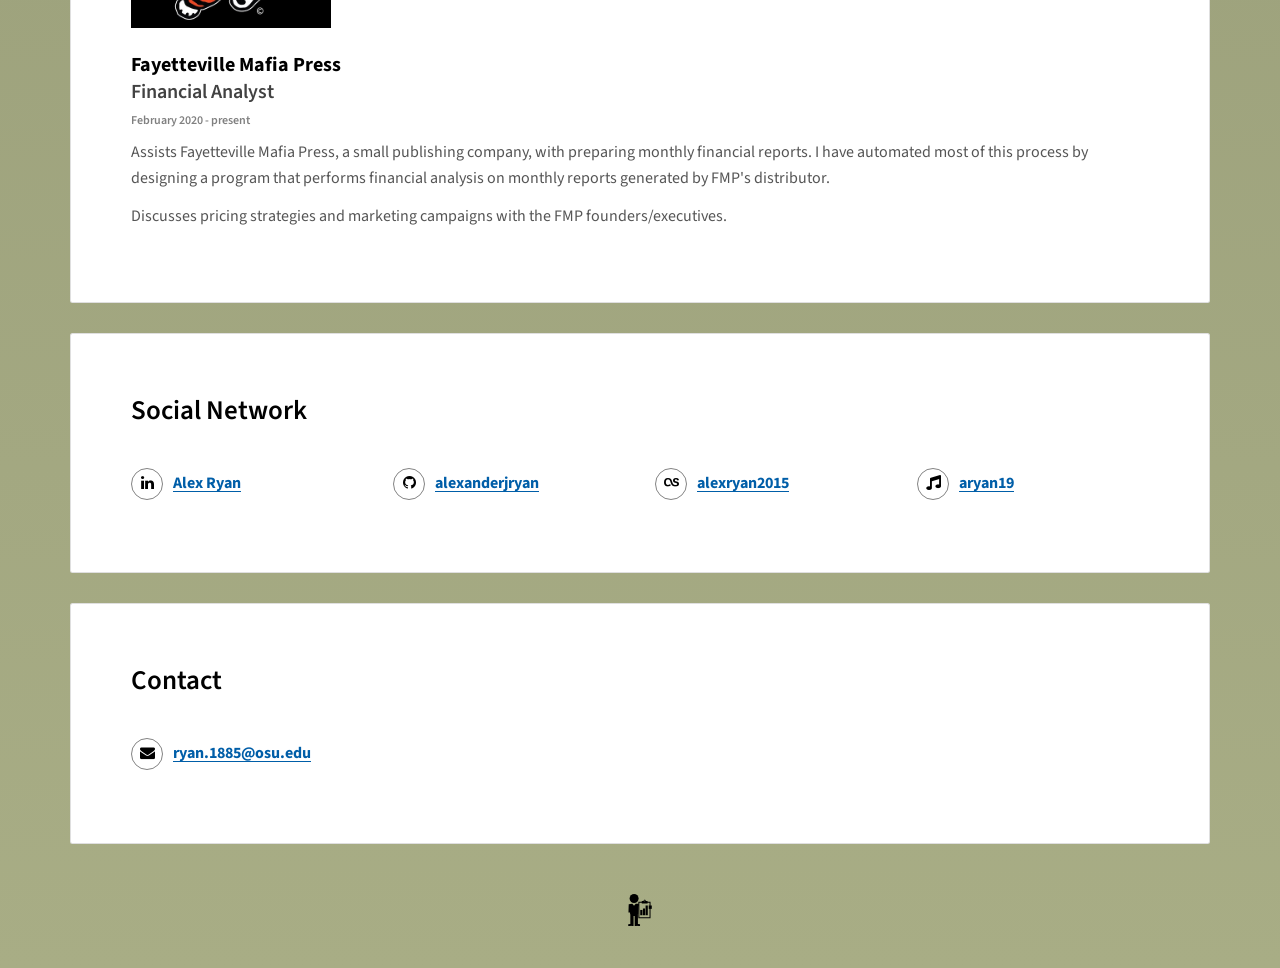
==== commit f24ffaf2: "Update index.html edit cv and jmp" ====
--- a/index.html
+++ b/index.html
@@ -171,7 +171,7 @@
               <li><a href="./Work.html">Professional Experience</a></li>
               <li>
                 <a
-                  href="./Alexander_Ryan_CV_(07_21_26).pdf"
+                  href="./Alexander_Ryan_CV_(09_09_26).pdf"
                   target="_blank"
                   rel="noopener"
                 >CV</a>
@@ -218,7 +218,7 @@
                   </p>
 
                   </p>
-                    For those interested in connecting, I will be attending the 2026 AAEA conference in Kansas City and am open to meeting.
+                    For those interested in connecting, I will be attending the 2026 FDIC Bank Research conference in Arlington, Virginia and am open to meeting.
                   </p>
 
                   </p>
@@ -298,7 +298,7 @@
             <div class="card-block">
               <h2 style="font-weight: bold;margin-bottom: 0px;font-weight: bold;">Working Papers</h2>
               <div class="Vol">
-                <h3 class="h3 date-title" style="margin-bottom: 0px;font-weight: bold;">Job Market Paper: The Role of Access to Community Bank Capital in Place-Based Policies (<a href="./Ryan_JMP_Draft.pdf" title="current draft"> current draft [August 6, 2026] available here </a>)</h3>
+                <h3 class="h3 date-title" style="margin-bottom: 0px;font-weight: bold;">Job Market Paper: The Role of Access to Community Bank Capital in Place-Based Policies (<a href="./Ryan_JMP_Draft.pdf" title="current draft"> current draft [September 9, 2026] available here </a>)</h3>
                 </p>
                   To assist policymakers and economic developers in measuring the effectiveness of using firm-specific
 incentives to attract large manufacturing investments and catalyze broader economic development, I
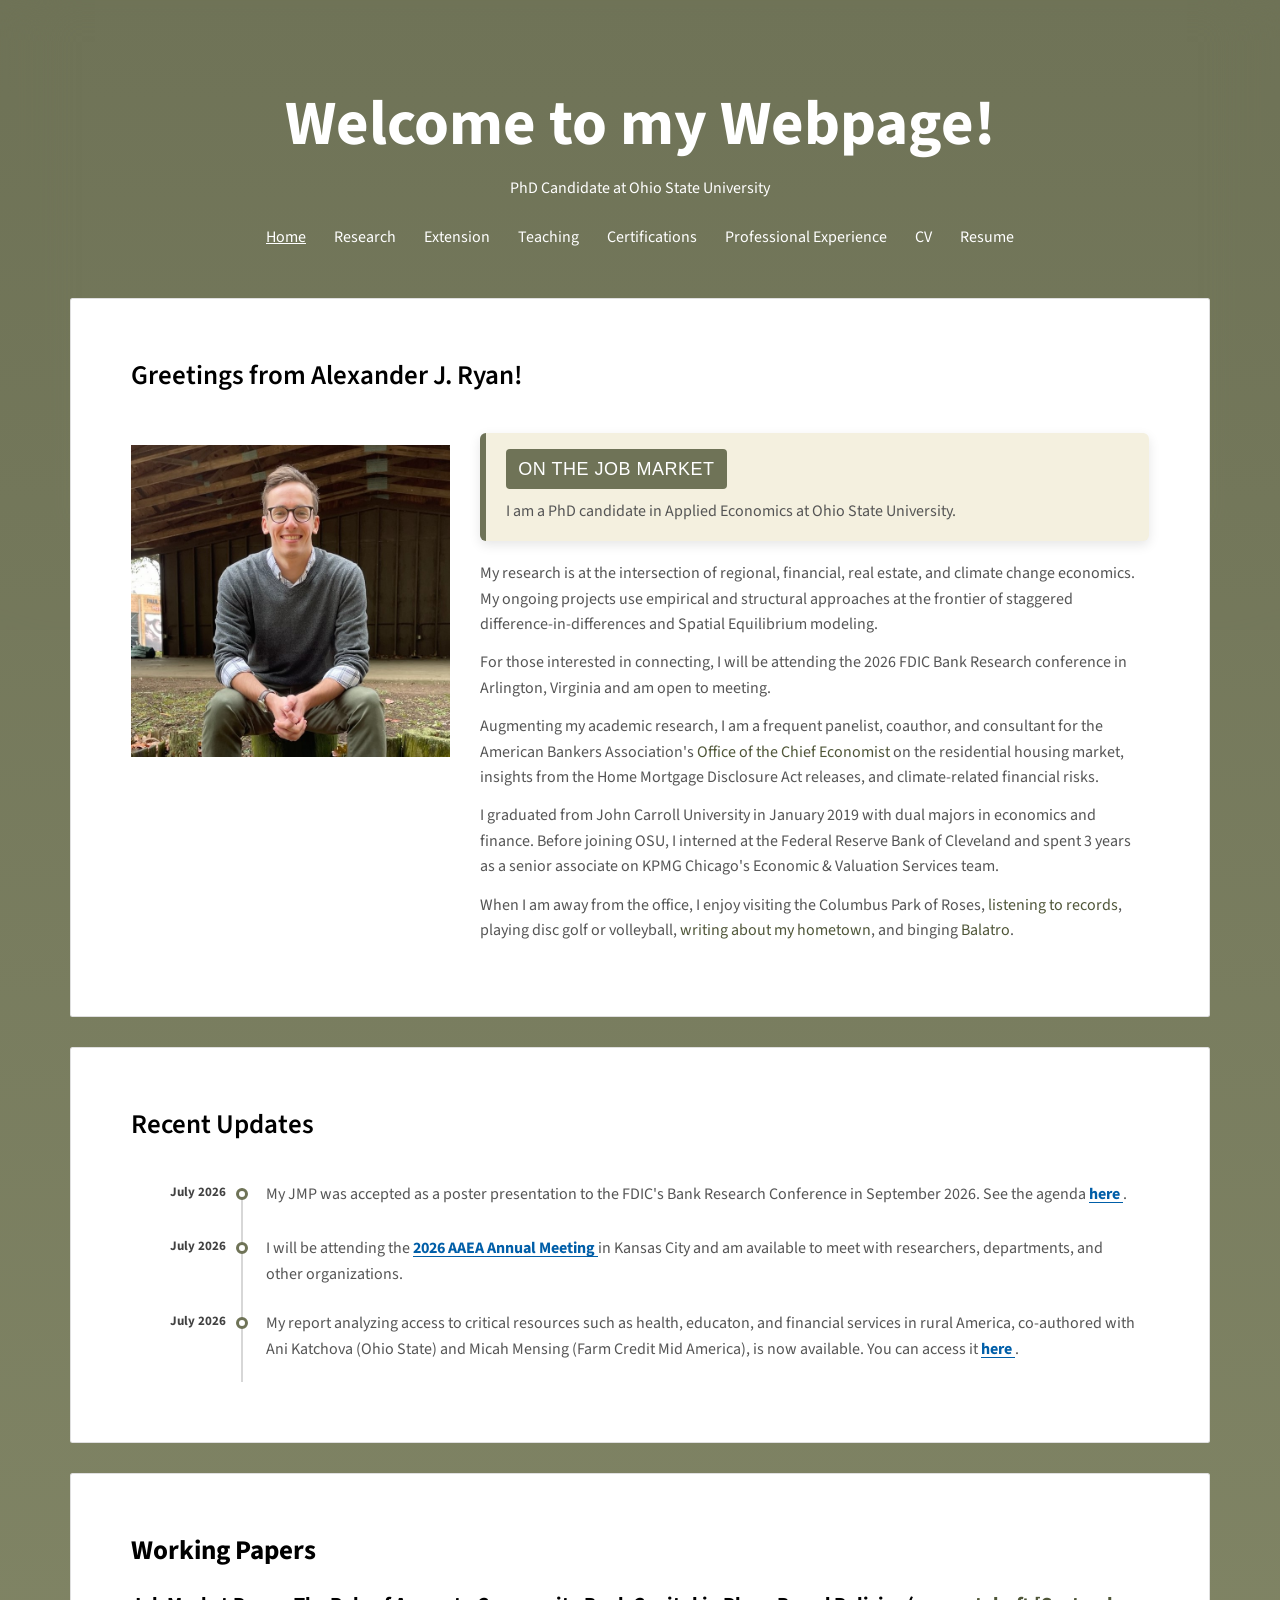
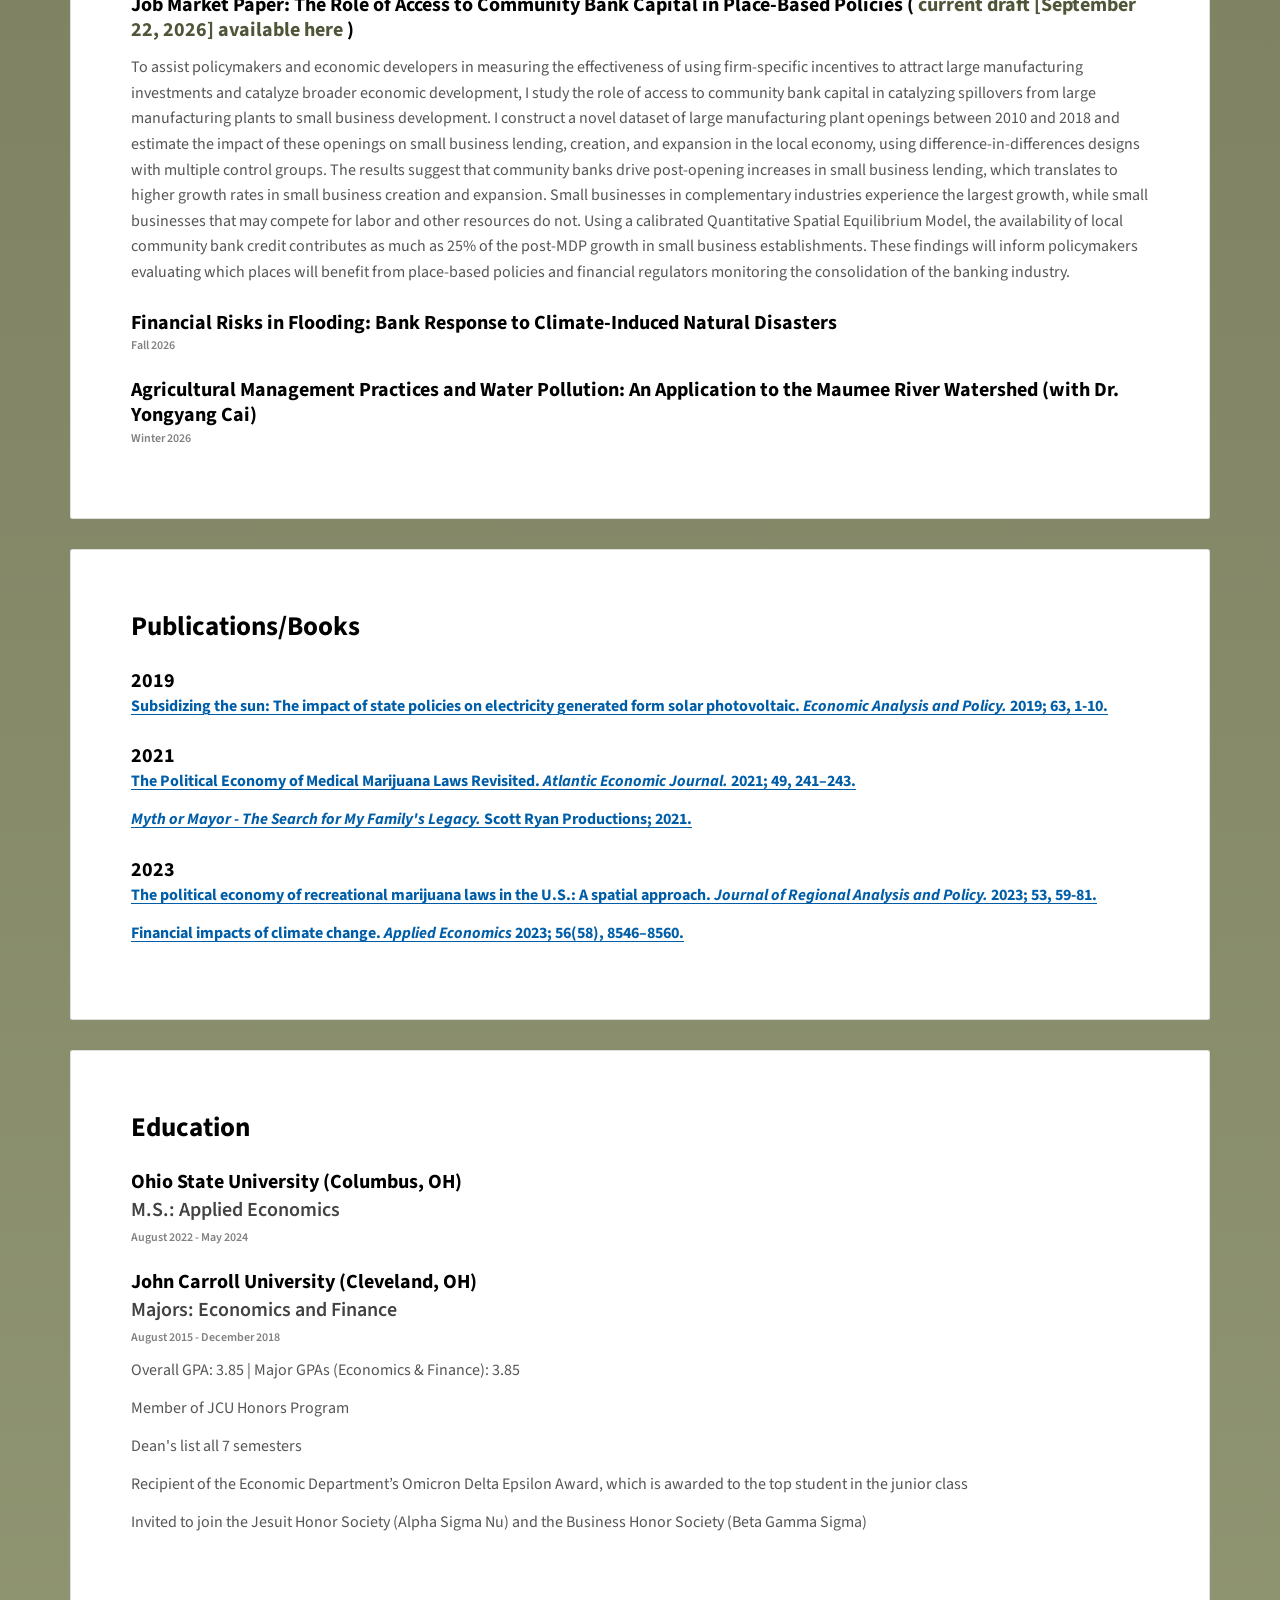
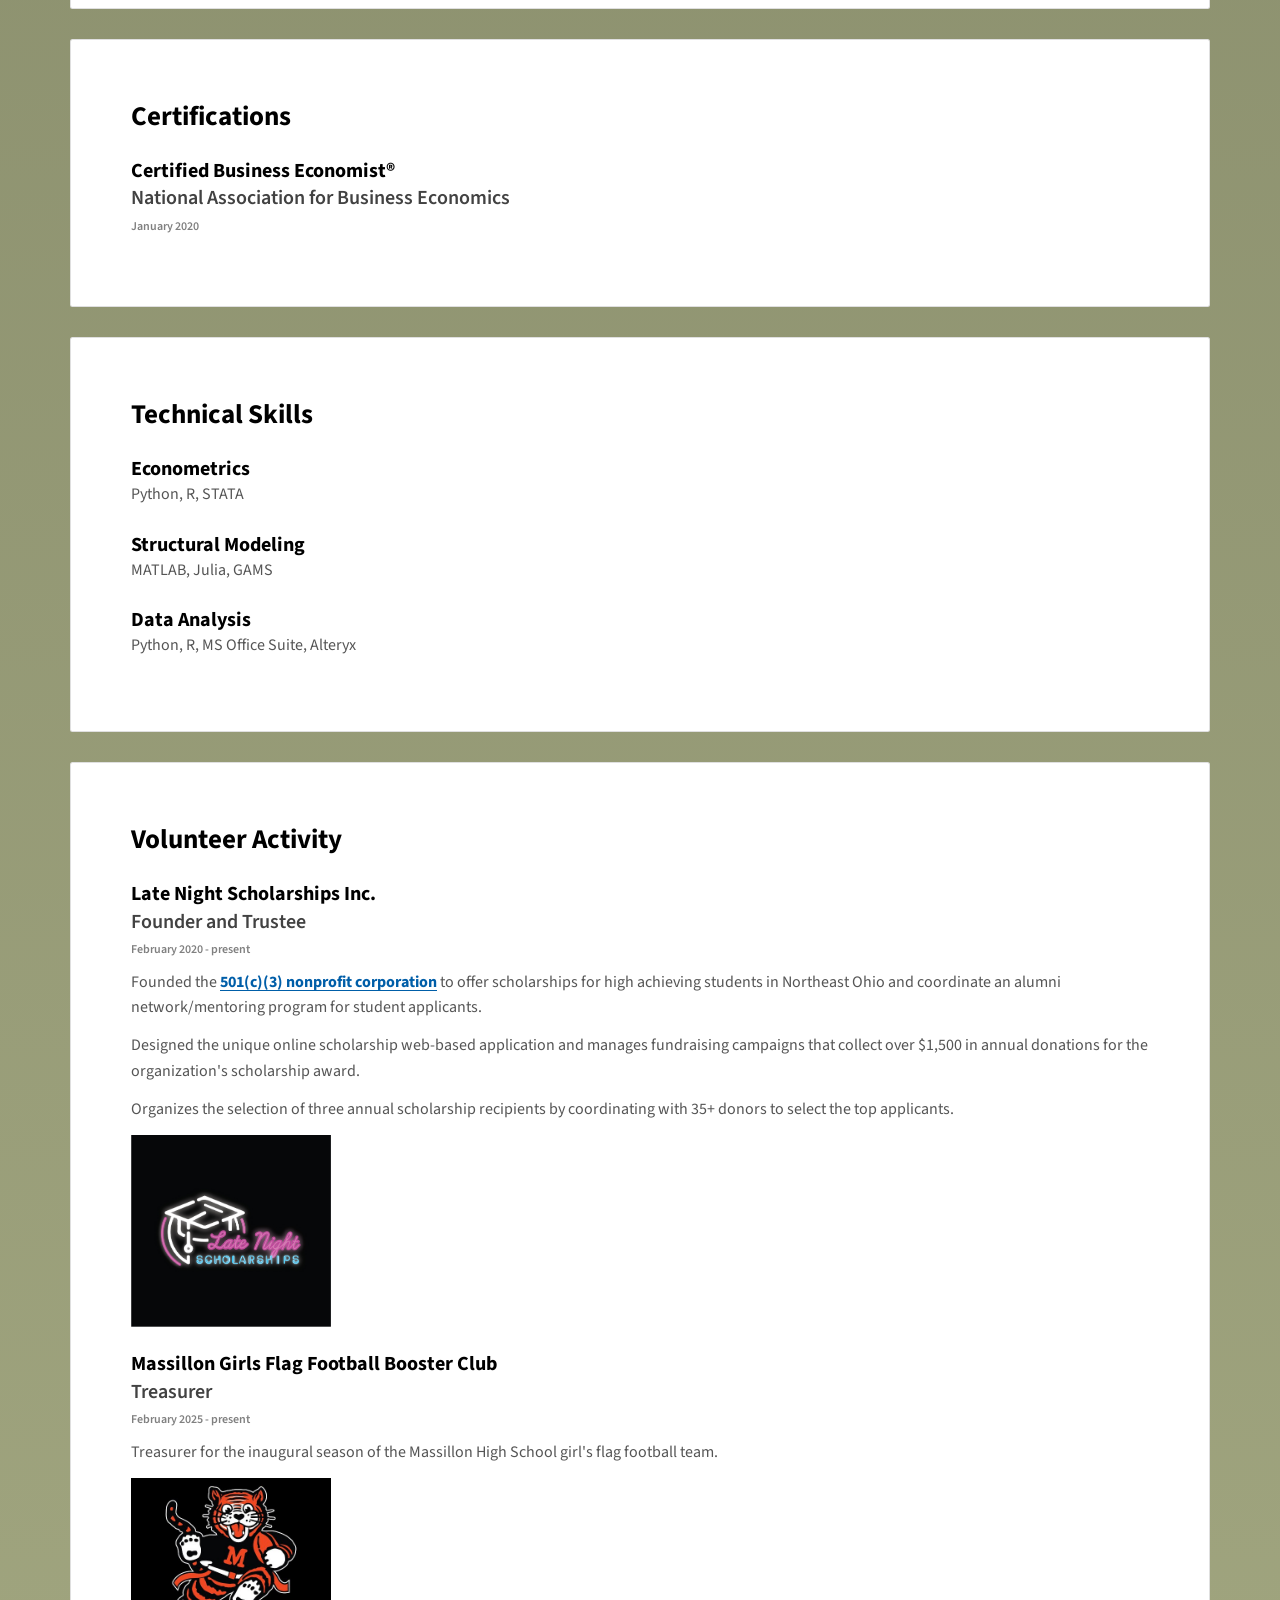
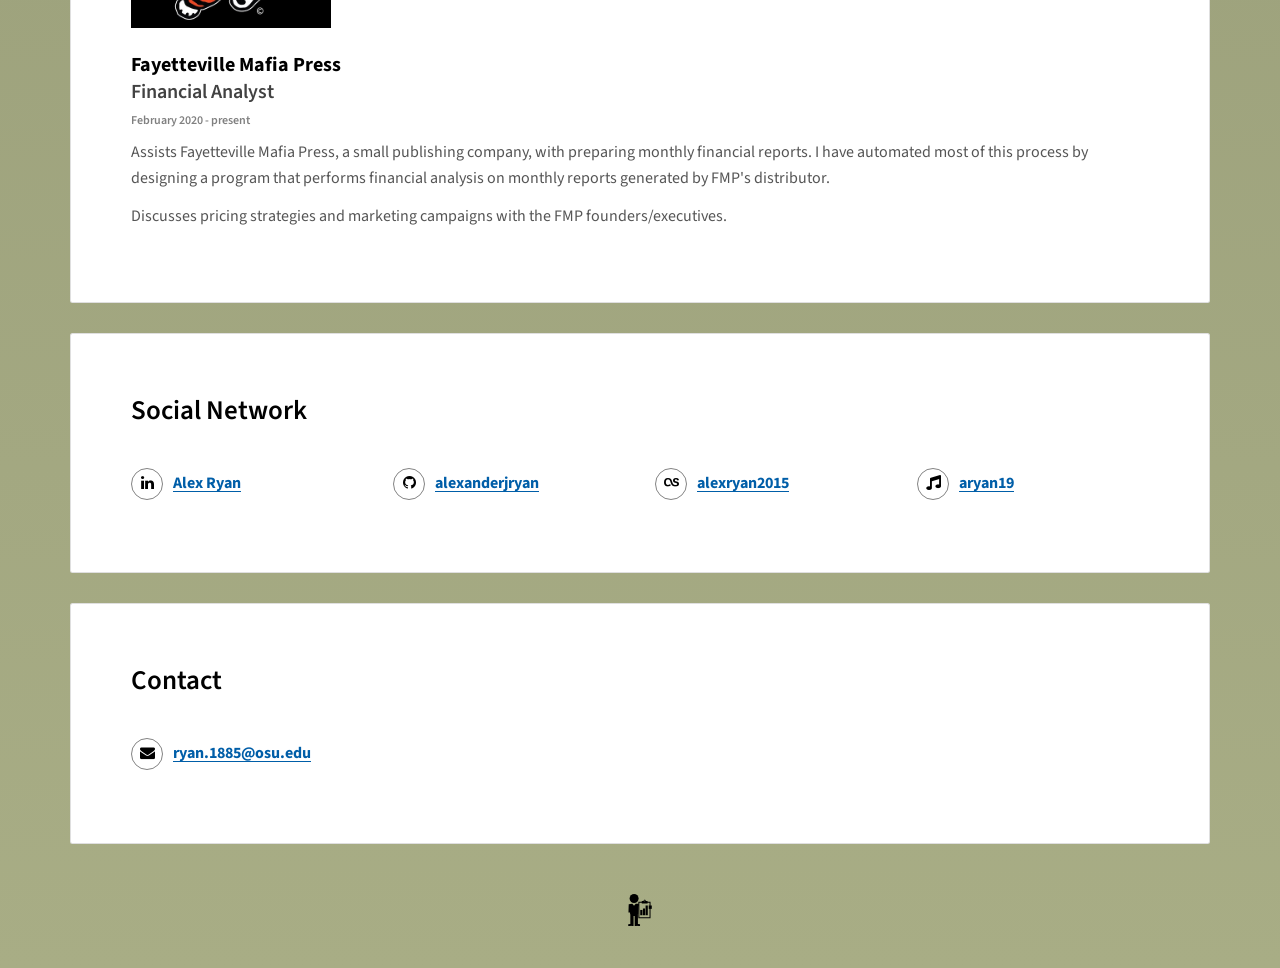
==== commit fe82e515: "Update index.html" ====
--- a/index.html
+++ b/index.html
@@ -298,7 +298,7 @@
             <div class="card-block">
               <h2 style="font-weight: bold;margin-bottom: 0px;font-weight: bold;">Working Papers</h2>
               <div class="Vol">
-                <h3 class="h3 date-title" style="margin-bottom: 0px;font-weight: bold;">Job Market Paper: The Role of Access to Community Bank Capital in Place-Based Policies (<a href="./Ryan_JMP_Draft.pdf" title="current draft"> current draft [September 9, 2026] available here </a>)</h3>
+                <h3 class="h3 date-title" style="margin-bottom: 0px;font-weight: bold;">Job Market Paper: The Role of Access to Community Bank Capital in Place-Based Policies (<a href="./Ryan_JMP_Draft.pdf" title="current draft"> current draft [September 22, 2026] available here </a>)</h3>
                 </p>
                   To assist policymakers and economic developers in measuring the effectiveness of using firm-specific
 incentives to attract large manufacturing investments and catalyze broader economic development, I
